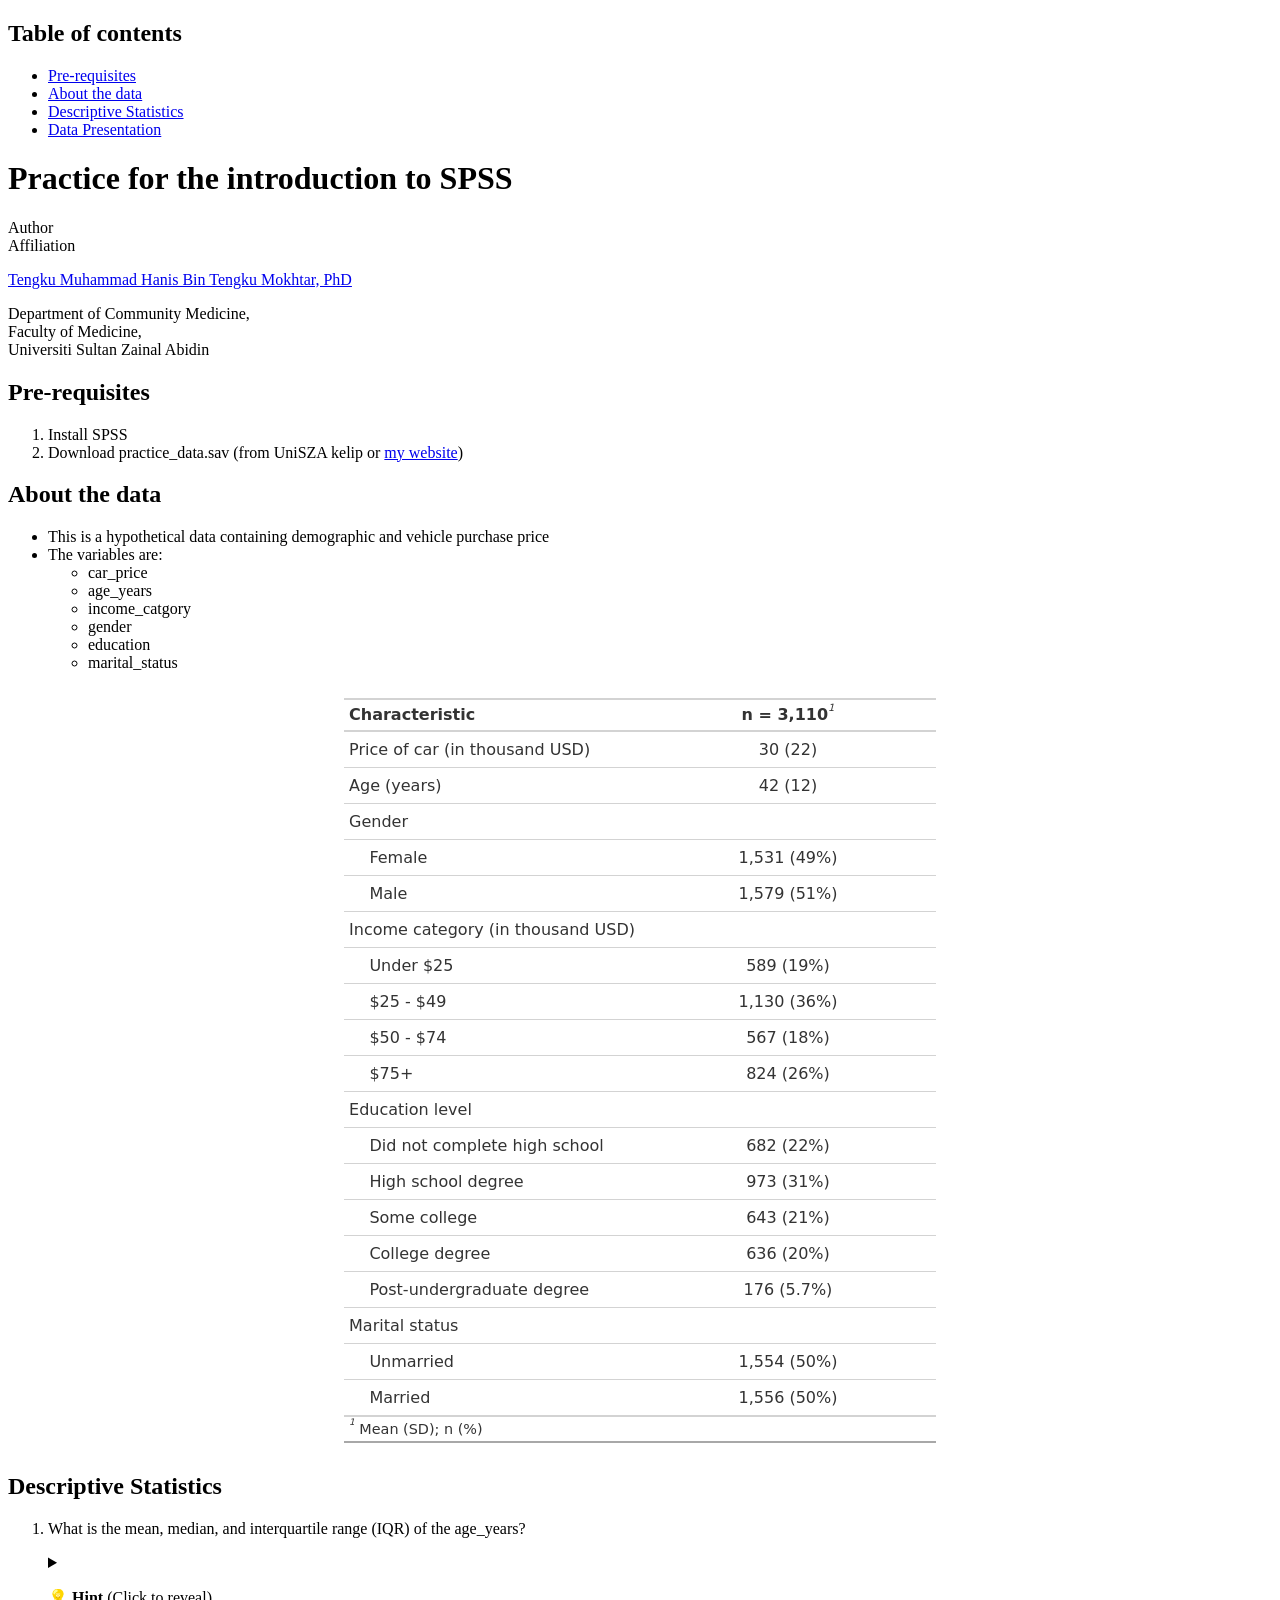
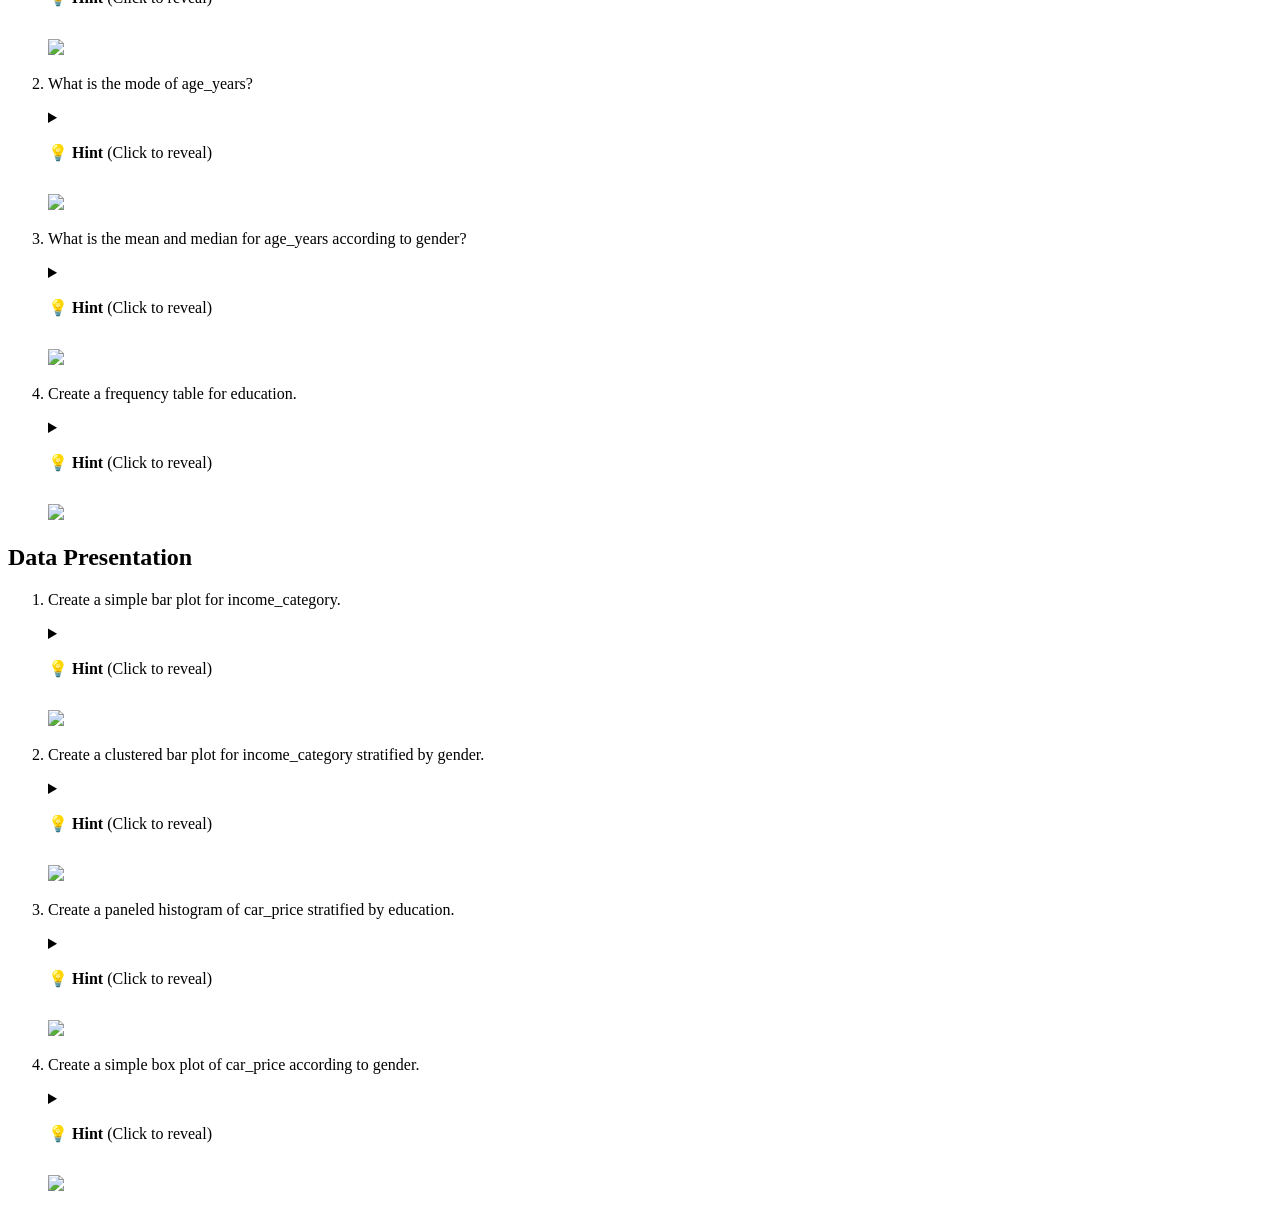
==== index.html @ 4cb53231 "Upload index.html" ====
<!DOCTYPE html>
<html xmlns="http://www.w3.org/1999/xhtml" lang="en" xml:lang="en"><head>

<meta charset="utf-8">
<meta name="generator" content="quarto-1.6.42">

<meta name="viewport" content="width=device-width, initial-scale=1.0, user-scalable=yes">

<meta name="author" content="Tengku Muhammad Hanis Bin Tengku Mokhtar, PhD">

<title>Practice for the introduction to SPSS</title>
<style>
code{white-space: pre-wrap;}
span.smallcaps{font-variant: small-caps;}
div.columns{display: flex; gap: min(4vw, 1.5em);}
div.column{flex: auto; overflow-x: auto;}
div.hanging-indent{margin-left: 1.5em; text-indent: -1.5em;}
ul.task-list{list-style: none;}
ul.task-list li input[type="checkbox"] {
  width: 0.8em;
  margin: 0 0.8em 0.2em -1em; /* quarto-specific, see https://github.com/quarto-dev/quarto-cli/issues/4556 */ 
  vertical-align: middle;
}
</style>


<script src="practice_files/libs/clipboard/clipboard.min.js"></script>
<script src="practice_files/libs/quarto-html/quarto.js"></script>
<script src="practice_files/libs/quarto-html/popper.min.js"></script>
<script src="practice_files/libs/quarto-html/tippy.umd.min.js"></script>
<script src="practice_files/libs/quarto-html/anchor.min.js"></script>
<link href="practice_files/libs/quarto-html/tippy.css" rel="stylesheet">
<link href="practice_files/libs/quarto-html/quarto-syntax-highlighting-2f5df379a58b258e96c21c0638c20c03.css" rel="stylesheet" id="quarto-text-highlighting-styles">
<script src="practice_files/libs/bootstrap/bootstrap.min.js"></script>
<link href="practice_files/libs/bootstrap/bootstrap-icons.css" rel="stylesheet">
<link href="practice_files/libs/bootstrap/bootstrap-1bc8a17f135ab3d594c857e9f48e611b.min.css" rel="stylesheet" append-hash="true" id="quarto-bootstrap" data-mode="light">


</head>

<body>

<div id="quarto-content" class="page-columns page-rows-contents page-layout-article">
<div id="quarto-margin-sidebar" class="sidebar margin-sidebar">
  <nav id="TOC" role="doc-toc" class="toc-active">
    <h2 id="toc-title">Table of contents</h2>
   
  <ul>
  <li><a href="#pre-requisites" id="toc-pre-requisites" class="nav-link active" data-scroll-target="#pre-requisites">Pre-requisites</a></li>
  <li><a href="#about-the-data" id="toc-about-the-data" class="nav-link" data-scroll-target="#about-the-data">About the data</a></li>
  <li><a href="#descriptive-statistics" id="toc-descriptive-statistics" class="nav-link" data-scroll-target="#descriptive-statistics">Descriptive Statistics</a></li>
  <li><a href="#data-presentation" id="toc-data-presentation" class="nav-link" data-scroll-target="#data-presentation">Data Presentation</a></li>
  </ul>
</nav>
</div>
<main class="content" id="quarto-document-content">

<header id="title-block-header" class="quarto-title-block default">
<div class="quarto-title">
<h1 class="title">Practice for the introduction to SPSS</h1>
</div>


<div class="quarto-title-meta-author">
  <div class="quarto-title-meta-heading">Author</div>
  <div class="quarto-title-meta-heading">Affiliation</div>
  
    <div class="quarto-title-meta-contents">
    <p class="author"><a href="http://tengkuhanis.netlify.app/">Tengku Muhammad Hanis Bin Tengku Mokhtar, PhD</a> </p>
  </div>
  <div class="quarto-title-meta-contents">
        <p class="affiliation">
            </p><p>Department of Community Medicine,<br>
            Faculty of Medicine,<br>
            Universiti Sultan Zainal Abidin</p>
          <p></p>
      </div>
  </div>

<div class="quarto-title-meta">

      
  
    
  </div>
  


</header>


<section id="pre-requisites" class="level2">
<h2 class="anchored" data-anchor-id="pre-requisites">Pre-requisites</h2>
<ol type="1">
<li>Install SPSS</li>
<li>Download practice_data.sav (from UniSZA kelip or <a href="https://tengkuhanis.netlify.app/lecture">my website</a>)</li>
</ol>
</section>
<section id="about-the-data" class="level2">
<h2 class="anchored" data-anchor-id="about-the-data">About the data</h2>
<ul>
<li>This is a hypothetical data containing demographic and vehicle purchase price</li>
<li>The variables are:
<ul>
<li>car_price</li>
<li>age_years</li>
<li>income_catgory</li>
<li>gender</li>
<li>education</li>
<li>marital_status</li>
</ul></li>
</ul>
<div class="cell">
<div class="cell-output-display">
<div id="gkzhtphoem" style="padding-left:0px;padding-right:0px;padding-top:10px;padding-bottom:10px;overflow-x:auto;overflow-y:auto;width:auto;height:auto;">
<style>#gkzhtphoem table {
  font-family: system-ui, 'Segoe UI', Roboto, Helvetica, Arial, sans-serif, 'Apple Color Emoji', 'Segoe UI Emoji', 'Segoe UI Symbol', 'Noto Color Emoji';
  -webkit-font-smoothing: antialiased;
  -moz-osx-font-smoothing: grayscale;
}

#gkzhtphoem thead, #gkzhtphoem tbody, #gkzhtphoem tfoot, #gkzhtphoem tr, #gkzhtphoem td, #gkzhtphoem th {
  border-style: none;
}

#gkzhtphoem p {
  margin: 0;
  padding: 0;
}

#gkzhtphoem .gt_table {
  display: table;
  border-collapse: collapse;
  line-height: normal;
  margin-left: auto;
  margin-right: auto;
  color: #333333;
  font-size: 16px;
  font-weight: normal;
  font-style: normal;
  background-color: #FFFFFF;
  width: auto;
  border-top-style: solid;
  border-top-width: 2px;
  border-top-color: #A8A8A8;
  border-right-style: none;
  border-right-width: 2px;
  border-right-color: #D3D3D3;
  border-bottom-style: solid;
  border-bottom-width: 2px;
  border-bottom-color: #A8A8A8;
  border-left-style: none;
  border-left-width: 2px;
  border-left-color: #D3D3D3;
}

#gkzhtphoem .gt_caption {
  padding-top: 4px;
  padding-bottom: 4px;
}

#gkzhtphoem .gt_title {
  color: #333333;
  font-size: 125%;
  font-weight: initial;
  padding-top: 4px;
  padding-bottom: 4px;
  padding-left: 5px;
  padding-right: 5px;
  border-bottom-color: #FFFFFF;
  border-bottom-width: 0;
}

#gkzhtphoem .gt_subtitle {
  color: #333333;
  font-size: 85%;
  font-weight: initial;
  padding-top: 3px;
  padding-bottom: 5px;
  padding-left: 5px;
  padding-right: 5px;
  border-top-color: #FFFFFF;
  border-top-width: 0;
}

#gkzhtphoem .gt_heading {
  background-color: #FFFFFF;
  text-align: center;
  border-bottom-color: #FFFFFF;
  border-left-style: none;
  border-left-width: 1px;
  border-left-color: #D3D3D3;
  border-right-style: none;
  border-right-width: 1px;
  border-right-color: #D3D3D3;
}

#gkzhtphoem .gt_bottom_border {
  border-bottom-style: solid;
  border-bottom-width: 2px;
  border-bottom-color: #D3D3D3;
}

#gkzhtphoem .gt_col_headings {
  border-top-style: solid;
  border-top-width: 2px;
  border-top-color: #D3D3D3;
  border-bottom-style: solid;
  border-bottom-width: 2px;
  border-bottom-color: #D3D3D3;
  border-left-style: none;
  border-left-width: 1px;
  border-left-color: #D3D3D3;
  border-right-style: none;
  border-right-width: 1px;
  border-right-color: #D3D3D3;
}

#gkzhtphoem .gt_col_heading {
  color: #333333;
  background-color: #FFFFFF;
  font-size: 100%;
  font-weight: normal;
  text-transform: inherit;
  border-left-style: none;
  border-left-width: 1px;
  border-left-color: #D3D3D3;
  border-right-style: none;
  border-right-width: 1px;
  border-right-color: #D3D3D3;
  vertical-align: bottom;
  padding-top: 5px;
  padding-bottom: 6px;
  padding-left: 5px;
  padding-right: 5px;
  overflow-x: hidden;
}

#gkzhtphoem .gt_column_spanner_outer {
  color: #333333;
  background-color: #FFFFFF;
  font-size: 100%;
  font-weight: normal;
  text-transform: inherit;
  padding-top: 0;
  padding-bottom: 0;
  padding-left: 4px;
  padding-right: 4px;
}

#gkzhtphoem .gt_column_spanner_outer:first-child {
  padding-left: 0;
}

#gkzhtphoem .gt_column_spanner_outer:last-child {
  padding-right: 0;
}

#gkzhtphoem .gt_column_spanner {
  border-bottom-style: solid;
  border-bottom-width: 2px;
  border-bottom-color: #D3D3D3;
  vertical-align: bottom;
  padding-top: 5px;
  padding-bottom: 5px;
  overflow-x: hidden;
  display: inline-block;
  width: 100%;
}

#gkzhtphoem .gt_spanner_row {
  border-bottom-style: hidden;
}

#gkzhtphoem .gt_group_heading {
  padding-top: 8px;
  padding-bottom: 8px;
  padding-left: 5px;
  padding-right: 5px;
  color: #333333;
  background-color: #FFFFFF;
  font-size: 100%;
  font-weight: initial;
  text-transform: inherit;
  border-top-style: solid;
  border-top-width: 2px;
  border-top-color: #D3D3D3;
  border-bottom-style: solid;
  border-bottom-width: 2px;
  border-bottom-color: #D3D3D3;
  border-left-style: none;
  border-left-width: 1px;
  border-left-color: #D3D3D3;
  border-right-style: none;
  border-right-width: 1px;
  border-right-color: #D3D3D3;
  vertical-align: middle;
  text-align: left;
}

#gkzhtphoem .gt_empty_group_heading {
  padding: 0.5px;
  color: #333333;
  background-color: #FFFFFF;
  font-size: 100%;
  font-weight: initial;
  border-top-style: solid;
  border-top-width: 2px;
  border-top-color: #D3D3D3;
  border-bottom-style: solid;
  border-bottom-width: 2px;
  border-bottom-color: #D3D3D3;
  vertical-align: middle;
}

#gkzhtphoem .gt_from_md > :first-child {
  margin-top: 0;
}

#gkzhtphoem .gt_from_md > :last-child {
  margin-bottom: 0;
}

#gkzhtphoem .gt_row {
  padding-top: 8px;
  padding-bottom: 8px;
  padding-left: 5px;
  padding-right: 5px;
  margin: 10px;
  border-top-style: solid;
  border-top-width: 1px;
  border-top-color: #D3D3D3;
  border-left-style: none;
  border-left-width: 1px;
  border-left-color: #D3D3D3;
  border-right-style: none;
  border-right-width: 1px;
  border-right-color: #D3D3D3;
  vertical-align: middle;
  overflow-x: hidden;
}

#gkzhtphoem .gt_stub {
  color: #333333;
  background-color: #FFFFFF;
  font-size: 100%;
  font-weight: initial;
  text-transform: inherit;
  border-right-style: solid;
  border-right-width: 2px;
  border-right-color: #D3D3D3;
  padding-left: 5px;
  padding-right: 5px;
}

#gkzhtphoem .gt_stub_row_group {
  color: #333333;
  background-color: #FFFFFF;
  font-size: 100%;
  font-weight: initial;
  text-transform: inherit;
  border-right-style: solid;
  border-right-width: 2px;
  border-right-color: #D3D3D3;
  padding-left: 5px;
  padding-right: 5px;
  vertical-align: top;
}

#gkzhtphoem .gt_row_group_first td {
  border-top-width: 2px;
}

#gkzhtphoem .gt_row_group_first th {
  border-top-width: 2px;
}

#gkzhtphoem .gt_summary_row {
  color: #333333;
  background-color: #FFFFFF;
  text-transform: inherit;
  padding-top: 8px;
  padding-bottom: 8px;
  padding-left: 5px;
  padding-right: 5px;
}

#gkzhtphoem .gt_first_summary_row {
  border-top-style: solid;
  border-top-color: #D3D3D3;
}

#gkzhtphoem .gt_first_summary_row.thick {
  border-top-width: 2px;
}

#gkzhtphoem .gt_last_summary_row {
  padding-top: 8px;
  padding-bottom: 8px;
  padding-left: 5px;
  padding-right: 5px;
  border-bottom-style: solid;
  border-bottom-width: 2px;
  border-bottom-color: #D3D3D3;
}

#gkzhtphoem .gt_grand_summary_row {
  color: #333333;
  background-color: #FFFFFF;
  text-transform: inherit;
  padding-top: 8px;
  padding-bottom: 8px;
  padding-left: 5px;
  padding-right: 5px;
}

#gkzhtphoem .gt_first_grand_summary_row {
  padding-top: 8px;
  padding-bottom: 8px;
  padding-left: 5px;
  padding-right: 5px;
  border-top-style: double;
  border-top-width: 6px;
  border-top-color: #D3D3D3;
}

#gkzhtphoem .gt_last_grand_summary_row_top {
  padding-top: 8px;
  padding-bottom: 8px;
  padding-left: 5px;
  padding-right: 5px;
  border-bottom-style: double;
  border-bottom-width: 6px;
  border-bottom-color: #D3D3D3;
}

#gkzhtphoem .gt_striped {
  background-color: rgba(128, 128, 128, 0.05);
}

#gkzhtphoem .gt_table_body {
  border-top-style: solid;
  border-top-width: 2px;
  border-top-color: #D3D3D3;
  border-bottom-style: solid;
  border-bottom-width: 2px;
  border-bottom-color: #D3D3D3;
}

#gkzhtphoem .gt_footnotes {
  color: #333333;
  background-color: #FFFFFF;
  border-bottom-style: none;
  border-bottom-width: 2px;
  border-bottom-color: #D3D3D3;
  border-left-style: none;
  border-left-width: 2px;
  border-left-color: #D3D3D3;
  border-right-style: none;
  border-right-width: 2px;
  border-right-color: #D3D3D3;
}

#gkzhtphoem .gt_footnote {
  margin: 0px;
  font-size: 90%;
  padding-top: 4px;
  padding-bottom: 4px;
  padding-left: 5px;
  padding-right: 5px;
}

#gkzhtphoem .gt_sourcenotes {
  color: #333333;
  background-color: #FFFFFF;
  border-bottom-style: none;
  border-bottom-width: 2px;
  border-bottom-color: #D3D3D3;
  border-left-style: none;
  border-left-width: 2px;
  border-left-color: #D3D3D3;
  border-right-style: none;
  border-right-width: 2px;
  border-right-color: #D3D3D3;
}

#gkzhtphoem .gt_sourcenote {
  font-size: 90%;
  padding-top: 4px;
  padding-bottom: 4px;
  padding-left: 5px;
  padding-right: 5px;
}

#gkzhtphoem .gt_left {
  text-align: left;
}

#gkzhtphoem .gt_center {
  text-align: center;
}

#gkzhtphoem .gt_right {
  text-align: right;
  font-variant-numeric: tabular-nums;
}

#gkzhtphoem .gt_font_normal {
  font-weight: normal;
}

#gkzhtphoem .gt_font_bold {
  font-weight: bold;
}

#gkzhtphoem .gt_font_italic {
  font-style: italic;
}

#gkzhtphoem .gt_super {
  font-size: 65%;
}

#gkzhtphoem .gt_footnote_marks {
  font-size: 75%;
  vertical-align: 0.4em;
  position: initial;
}

#gkzhtphoem .gt_asterisk {
  font-size: 100%;
  vertical-align: 0;
}

#gkzhtphoem .gt_indent_1 {
  text-indent: 5px;
}

#gkzhtphoem .gt_indent_2 {
  text-indent: 10px;
}

#gkzhtphoem .gt_indent_3 {
  text-indent: 15px;
}

#gkzhtphoem .gt_indent_4 {
  text-indent: 20px;
}

#gkzhtphoem .gt_indent_5 {
  text-indent: 25px;
}

#gkzhtphoem .katex-display {
  display: inline-flex !important;
  margin-bottom: 0.75em !important;
}

#gkzhtphoem div.Reactable > div.rt-table > div.rt-thead > div.rt-tr.rt-tr-group-header > div.rt-th-group:after {
  height: 0px !important;
}
</style>

<table class="gt_table caption-top table table-sm table-striped small" data-quarto-postprocess="true" data-quarto-disable-processing="false" data-quarto-bootstrap="false">
<colgroup>
<col style="width: 50%">
<col style="width: 50%">
</colgroup>
<thead>
<tr class="gt_col_headings header">
<th id="label" class="gt_col_heading gt_columns_bottom_border gt_left" data-quarto-table-cell-role="th" scope="col"><strong>Characteristic</strong></th>
<th id="stat_0" class="gt_col_heading gt_columns_bottom_border gt_center" data-quarto-table-cell-role="th" scope="col"><strong>n = 3,110</strong><span class="gt_footnote_marks" style="white-space:nowrap;font-style:italic;font-weight:normal;line-height:0;"><sup>1</sup></span></th>
</tr>
</thead>
<tbody class="gt_table_body">
<tr class="odd">
<td class="gt_row gt_left" headers="label">Price of car (in thousand USD)</td>
<td class="gt_row gt_center" headers="stat_0">30 (22)</td>
</tr>
<tr class="even">
<td class="gt_row gt_left" headers="label">Age (years)</td>
<td class="gt_row gt_center" headers="stat_0">42 (12)</td>
</tr>
<tr class="odd">
<td class="gt_row gt_left" headers="label">Gender</td>
<td class="gt_row gt_center" headers="stat_0"><br>
</td>
</tr>
<tr class="even">
<td class="gt_row gt_left" headers="label">&nbsp;&nbsp;&nbsp;&nbsp;Female</td>
<td class="gt_row gt_center" headers="stat_0">1,531 (49%)</td>
</tr>
<tr class="odd">
<td class="gt_row gt_left" headers="label">&nbsp;&nbsp;&nbsp;&nbsp;Male</td>
<td class="gt_row gt_center" headers="stat_0">1,579 (51%)</td>
</tr>
<tr class="even">
<td class="gt_row gt_left" headers="label">Income category (in thousand USD)</td>
<td class="gt_row gt_center" headers="stat_0"><br>
</td>
</tr>
<tr class="odd">
<td class="gt_row gt_left" headers="label">&nbsp;&nbsp;&nbsp;&nbsp;Under $25</td>
<td class="gt_row gt_center" headers="stat_0">589 (19%)</td>
</tr>
<tr class="even">
<td class="gt_row gt_left" headers="label">&nbsp;&nbsp;&nbsp;&nbsp;$25 - $49</td>
<td class="gt_row gt_center" headers="stat_0">1,130 (36%)</td>
</tr>
<tr class="odd">
<td class="gt_row gt_left" headers="label">&nbsp;&nbsp;&nbsp;&nbsp;$50 - $74</td>
<td class="gt_row gt_center" headers="stat_0">567 (18%)</td>
</tr>
<tr class="even">
<td class="gt_row gt_left" headers="label">&nbsp;&nbsp;&nbsp;&nbsp;$75+</td>
<td class="gt_row gt_center" headers="stat_0">824 (26%)</td>
</tr>
<tr class="odd">
<td class="gt_row gt_left" headers="label">Education level</td>
<td class="gt_row gt_center" headers="stat_0"><br>
</td>
</tr>
<tr class="even">
<td class="gt_row gt_left" headers="label">&nbsp;&nbsp;&nbsp;&nbsp;Did not complete high school</td>
<td class="gt_row gt_center" headers="stat_0">682 (22%)</td>
</tr>
<tr class="odd">
<td class="gt_row gt_left" headers="label">&nbsp;&nbsp;&nbsp;&nbsp;High school degree</td>
<td class="gt_row gt_center" headers="stat_0">973 (31%)</td>
</tr>
<tr class="even">
<td class="gt_row gt_left" headers="label">&nbsp;&nbsp;&nbsp;&nbsp;Some college</td>
<td class="gt_row gt_center" headers="stat_0">643 (21%)</td>
</tr>
<tr class="odd">
<td class="gt_row gt_left" headers="label">&nbsp;&nbsp;&nbsp;&nbsp;College degree</td>
<td class="gt_row gt_center" headers="stat_0">636 (20%)</td>
</tr>
<tr class="even">
<td class="gt_row gt_left" headers="label">&nbsp;&nbsp;&nbsp;&nbsp;Post-undergraduate degree</td>
<td class="gt_row gt_center" headers="stat_0">176 (5.7%)</td>
</tr>
<tr class="odd">
<td class="gt_row gt_left" headers="label">Marital status</td>
<td class="gt_row gt_center" headers="stat_0"><br>
</td>
</tr>
<tr class="even">
<td class="gt_row gt_left" headers="label">&nbsp;&nbsp;&nbsp;&nbsp;Unmarried</td>
<td class="gt_row gt_center" headers="stat_0">1,554 (50%)</td>
</tr>
<tr class="odd">
<td class="gt_row gt_left" headers="label">&nbsp;&nbsp;&nbsp;&nbsp;Married</td>
<td class="gt_row gt_center" headers="stat_0">1,556 (50%)</td>
</tr>
</tbody><tfoot class="gt_footnotes">
<tr class="odd">
<td colspan="2" class="gt_footnote"><span class="gt_footnote_marks" style="white-space:nowrap;font-style:italic;font-weight:normal;line-height:0;"><sup>1</sup></span> Mean (SD); n (%)</td>
</tr>
</tfoot>

</table>

</div>
</div>
</div>
</section>
<section id="descriptive-statistics" class="level2">
<h2 class="anchored" data-anchor-id="descriptive-statistics">Descriptive Statistics</h2>
<ol type="1">
<li><p>What is the mean, median, and interquartile range (IQR) of the age_years?</p>
<details>
<summary>
<p>💡 <strong>Hint</strong> (Click to reveal)</p>
</summary>
<p><em>Use Explore</em></p>
</details>
<p><img src="images/clipboard-3273759951.png" class="img-fluid"></p></li>
<li><p>What is the mode of age_years?</p>
<details>
<summary>
<p>💡 <strong>Hint</strong> (Click to reveal)</p>
</summary>
<p><em>Use Analyze &gt; Descriptive Statistics &gt; Frequencies…. &gt; Statistics… &gt; Central Tendency &gt; Mode</em></p>
</details>
<p><img src="images/clipboard-1036789760.png" class="img-fluid"></p></li>
<li><p>What is the mean and median for age_years according to gender?</p>
<details>
<summary>
<p>💡 <strong>Hint</strong> (Click to reveal)</p>
</summary>
<p><em>Use Analyze &gt; Descriptive Statistics &gt; Explore… &gt; Insert variables in Dependent List and Factor List</em></p>
</details>
<p><img src="images/clipboard-935847497.png" class="img-fluid"></p></li>
<li><p>Create a frequency table for education.</p>
<details>
<summary>
<p>💡 <strong>Hint</strong> (Click to reveal)</p>
</summary>
<p><em>Use Analyze &gt; Descriptive Statistics &gt; Frequencies…. &gt; Check Display frequency tables</em></p>
</details>
<p><img src="images/clipboard-4070068612.png" class="img-fluid"></p></li>
</ol>
</section>
<section id="data-presentation" class="level2">
<h2 class="anchored" data-anchor-id="data-presentation">Data Presentation</h2>
<ol type="1">
<li><p>Create a simple bar plot for income_category.</p>
<details>
<summary>
<p>💡 <strong>Hint</strong> (Click to reveal)</p>
</summary>
<p><em>Use Graphs &gt; Bar… &gt; Simple</em></p>
</details>
<p><img src="images/clipboard-4065325318.png" class="img-fluid"></p></li>
<li><p>Create a clustered bar plot for income_category stratified by gender.</p>
<details>
<summary>
<p>💡 <strong>Hint</strong> (Click to reveal)</p>
</summary>
<p><em>Use Graphs &gt; Bar… &gt; Clustered</em></p>
</details>
<p><img src="images/clipboard-4263250354.png" class="img-fluid"></p></li>
<li><p>Create a paneled histogram of car_price stratified by education.</p>
<details>
<summary>
<p>💡 <strong>Hint</strong> (Click to reveal)</p>
</summary>
<p><em>Use Graphs &gt; Histogram… &gt; Clustered &gt; Put variables in Variable box and Rows box</em></p>
</details>
<p><img src="images/clipboard-4192501040.png" class="img-fluid"></p></li>
<li><p>Create a simple box plot of car_price according to gender.</p>
<details>
<summary>
<p>💡 <strong>Hint</strong> (Click to reveal)</p>
</summary>
<p><em>Use Graphs &gt; Bxplot… &gt; Simple&gt; Put variables in Variable box and Category Axis box</em></p>
</details>
<p><img src="images/clipboard-3714301127.png" class="img-fluid"></p></li>
</ol>
</section>

</main>
<!-- /main column -->
<script id="quarto-html-after-body" type="application/javascript">
window.document.addEventListener("DOMContentLoaded", function (event) {
  const toggleBodyColorMode = (bsSheetEl) => {
    const mode = bsSheetEl.getAttribute("data-mode");
    const bodyEl = window.document.querySelector("body");
    if (mode === "dark") {
      bodyEl.classList.add("quarto-dark");
      bodyEl.classList.remove("quarto-light");
    } else {
      bodyEl.classList.add("quarto-light");
      bodyEl.classList.remove("quarto-dark");
    }
  }
  const toggleBodyColorPrimary = () => {
    const bsSheetEl = window.document.querySelector("link#quarto-bootstrap");
    if (bsSheetEl) {
      toggleBodyColorMode(bsSheetEl);
    }
  }
  toggleBodyColorPrimary();  
  const icon = "";
  const anchorJS = new window.AnchorJS();
  anchorJS.options = {
    placement: 'right',
    icon: icon
  };
  anchorJS.add('.anchored');
  const isCodeAnnotation = (el) => {
    for (const clz of el.classList) {
      if (clz.startsWith('code-annotation-')) {                     
        return true;
      }
    }
    return false;
  }
  const onCopySuccess = function(e) {
    // button target
    const button = e.trigger;
    // don't keep focus
    button.blur();
    // flash "checked"
    button.classList.add('code-copy-button-checked');
    var currentTitle = button.getAttribute("title");
    button.setAttribute("title", "Copied!");
    let tooltip;
    if (window.bootstrap) {
      button.setAttribute("data-bs-toggle", "tooltip");
      button.setAttribute("data-bs-placement", "left");
      button.setAttribute("data-bs-title", "Copied!");
      tooltip = new bootstrap.Tooltip(button, 
        { trigger: "manual", 
          customClass: "code-copy-button-tooltip",
          offset: [0, -8]});
      tooltip.show();    
    }
    setTimeout(function() {
      if (tooltip) {
        tooltip.hide();
        button.removeAttribute("data-bs-title");
        button.removeAttribute("data-bs-toggle");
        button.removeAttribute("data-bs-placement");
      }
      button.setAttribute("title", currentTitle);
      button.classList.remove('code-copy-button-checked');
    }, 1000);
    // clear code selection
    e.clearSelection();
  }
  const getTextToCopy = function(trigger) {
      const codeEl = trigger.previousElementSibling.cloneNode(true);
      for (const childEl of codeEl.children) {
        if (isCodeAnnotation(childEl)) {
          childEl.remove();
        }
      }
      return codeEl.innerText;
  }
  const clipboard = new window.ClipboardJS('.code-copy-button:not([data-in-quarto-modal])', {
    text: getTextToCopy
  });
  clipboard.on('success', onCopySuccess);
  if (window.document.getElementById('quarto-embedded-source-code-modal')) {
    const clipboardModal = new window.ClipboardJS('.code-copy-button[data-in-quarto-modal]', {
      text: getTextToCopy,
      container: window.document.getElementById('quarto-embedded-source-code-modal')
    });
    clipboardModal.on('success', onCopySuccess);
  }
    var localhostRegex = new RegExp(/^(?:http|https):\/\/localhost\:?[0-9]*\//);
    var mailtoRegex = new RegExp(/^mailto:/);
      var filterRegex = new RegExp('/' + window.location.host + '/');
    var isInternal = (href) => {
        return filterRegex.test(href) || localhostRegex.test(href) || mailtoRegex.test(href);
    }
    // Inspect non-navigation links and adorn them if external
 	var links = window.document.querySelectorAll('a[href]:not(.nav-link):not(.navbar-brand):not(.toc-action):not(.sidebar-link):not(.sidebar-item-toggle):not(.pagination-link):not(.no-external):not([aria-hidden]):not(.dropdown-item):not(.quarto-navigation-tool):not(.about-link)');
    for (var i=0; i<links.length; i++) {
      const link = links[i];
      if (!isInternal(link.href)) {
        // undo the damage that might have been done by quarto-nav.js in the case of
        // links that we want to consider external
        if (link.dataset.originalHref !== undefined) {
          link.href = link.dataset.originalHref;
        }
      }
    }
  function tippyHover(el, contentFn, onTriggerFn, onUntriggerFn) {
    const config = {
      allowHTML: true,
      maxWidth: 500,
      delay: 100,
      arrow: false,
      appendTo: function(el) {
          return el.parentElement;
      },
      interactive: true,
      interactiveBorder: 10,
      theme: 'quarto',
      placement: 'bottom-start',
    };
    if (contentFn) {
      config.content = contentFn;
    }
    if (onTriggerFn) {
      config.onTrigger = onTriggerFn;
    }
    if (onUntriggerFn) {
      config.onUntrigger = onUntriggerFn;
    }
    window.tippy(el, config); 
  }
  const noterefs = window.document.querySelectorAll('a[role="doc-noteref"]');
  for (var i=0; i<noterefs.length; i++) {
    const ref = noterefs[i];
    tippyHover(ref, function() {
      // use id or data attribute instead here
      let href = ref.getAttribute('data-footnote-href') || ref.getAttribute('href');
      try { href = new URL(href).hash; } catch {}
      const id = href.replace(/^#\/?/, "");
      const note = window.document.getElementById(id);
      if (note) {
        return note.innerHTML;
      } else {
        return "";
      }
    });
  }
  const xrefs = window.document.querySelectorAll('a.quarto-xref');
  const processXRef = (id, note) => {
    // Strip column container classes
    const stripColumnClz = (el) => {
      el.classList.remove("page-full", "page-columns");
      if (el.children) {
        for (const child of el.children) {
          stripColumnClz(child);
        }
      }
    }
    stripColumnClz(note)
    if (id === null || id.startsWith('sec-')) {
      // Special case sections, only their first couple elements
      const container = document.createElement("div");
      if (note.children && note.children.length > 2) {
        container.appendChild(note.children[0].cloneNode(true));
        for (let i = 1; i < note.children.length; i++) {
          const child = note.children[i];
          if (child.tagName === "P" && child.innerText === "") {
            continue;
          } else {
            container.appendChild(child.cloneNode(true));
            break;
          }
        }
        if (window.Quarto?.typesetMath) {
          window.Quarto.typesetMath(container);
        }
        return container.innerHTML
      } else {
        if (window.Quarto?.typesetMath) {
          window.Quarto.typesetMath(note);
        }
        return note.innerHTML;
      }
    } else {
      // Remove any anchor links if they are present
      const anchorLink = note.querySelector('a.anchorjs-link');
      if (anchorLink) {
        anchorLink.remove();
      }
      if (window.Quarto?.typesetMath) {
        window.Quarto.typesetMath(note);
      }
      if (note.classList.contains("callout")) {
        return note.outerHTML;
      } else {
        return note.innerHTML;
      }
    }
  }
  for (var i=0; i<xrefs.length; i++) {
    const xref = xrefs[i];
    tippyHover(xref, undefined, function(instance) {
      instance.disable();
      let url = xref.getAttribute('href');
      let hash = undefined; 
      if (url.startsWith('#')) {
        hash = url;
      } else {
        try { hash = new URL(url).hash; } catch {}
      }
      if (hash) {
        const id = hash.replace(/^#\/?/, "");
        const note = window.document.getElementById(id);
        if (note !== null) {
          try {
            const html = processXRef(id, note.cloneNode(true));
            instance.setContent(html);
          } finally {
            instance.enable();
            instance.show();
          }
        } else {
          // See if we can fetch this
          fetch(url.split('#')[0])
          .then(res => res.text())
          .then(html => {
            const parser = new DOMParser();
            const htmlDoc = parser.parseFromString(html, "text/html");
            const note = htmlDoc.getElementById(id);
            if (note !== null) {
              const html = processXRef(id, note);
              instance.setContent(html);
            } 
          }).finally(() => {
            instance.enable();
            instance.show();
          });
        }
      } else {
        // See if we can fetch a full url (with no hash to target)
        // This is a special case and we should probably do some content thinning / targeting
        fetch(url)
        .then(res => res.text())
        .then(html => {
          const parser = new DOMParser();
          const htmlDoc = parser.parseFromString(html, "text/html");
          const note = htmlDoc.querySelector('main.content');
          if (note !== null) {
            // This should only happen for chapter cross references
            // (since there is no id in the URL)
            // remove the first header
            if (note.children.length > 0 && note.children[0].tagName === "HEADER") {
              note.children[0].remove();
            }
            const html = processXRef(null, note);
            instance.setContent(html);
          } 
        }).finally(() => {
          instance.enable();
          instance.show();
        });
      }
    }, function(instance) {
    });
  }
      let selectedAnnoteEl;
      const selectorForAnnotation = ( cell, annotation) => {
        let cellAttr = 'data-code-cell="' + cell + '"';
        let lineAttr = 'data-code-annotation="' +  annotation + '"';
        const selector = 'span[' + cellAttr + '][' + lineAttr + ']';
        return selector;
      }
      const selectCodeLines = (annoteEl) => {
        const doc = window.document;
        const targetCell = annoteEl.getAttribute("data-target-cell");
        const targetAnnotation = annoteEl.getAttribute("data-target-annotation");
        const annoteSpan = window.document.querySelector(selectorForAnnotation(targetCell, targetAnnotation));
        const lines = annoteSpan.getAttribute("data-code-lines").split(",");
        const lineIds = lines.map((line) => {
          return targetCell + "-" + line;
        })
        let top = null;
        let height = null;
        let parent = null;
        if (lineIds.length > 0) {
            //compute the position of the single el (top and bottom and make a div)
            const el = window.document.getElementById(lineIds[0]);
            top = el.offsetTop;
            height = el.offsetHeight;
            parent = el.parentElement.parentElement;
          if (lineIds.length > 1) {
            const lastEl = window.document.getElementById(lineIds[lineIds.length - 1]);
            const bottom = lastEl.offsetTop + lastEl.offsetHeight;
            height = bottom - top;
          }
          if (top !== null && height !== null && parent !== null) {
            // cook up a div (if necessary) and position it 
            let div = window.document.getElementById("code-annotation-line-highlight");
            if (div === null) {
              div = window.document.createElement("div");
              div.setAttribute("id", "code-annotation-line-highlight");
              div.style.position = 'absolute';
              parent.appendChild(div);
            }
            div.style.top = top - 2 + "px";
            div.style.height = height + 4 + "px";
            div.style.left = 0;
            let gutterDiv = window.document.getElementById("code-annotation-line-highlight-gutter");
            if (gutterDiv === null) {
              gutterDiv = window.document.createElement("div");
              gutterDiv.setAttribute("id", "code-annotation-line-highlight-gutter");
              gutterDiv.style.position = 'absolute';
              const codeCell = window.document.getElementById(targetCell);
              const gutter = codeCell.querySelector('.code-annotation-gutter');
              gutter.appendChild(gutterDiv);
            }
            gutterDiv.style.top = top - 2 + "px";
            gutterDiv.style.height = height + 4 + "px";
          }
          selectedAnnoteEl = annoteEl;
        }
      };
      const unselectCodeLines = () => {
        const elementsIds = ["code-annotation-line-highlight", "code-annotation-line-highlight-gutter"];
        elementsIds.forEach((elId) => {
          const div = window.document.getElementById(elId);
          if (div) {
            div.remove();
          }
        });
        selectedAnnoteEl = undefined;
      };
        // Handle positioning of the toggle
    window.addEventListener(
      "resize",
      throttle(() => {
        elRect = undefined;
        if (selectedAnnoteEl) {
          selectCodeLines(selectedAnnoteEl);
        }
      }, 10)
    );
    function throttle(fn, ms) {
    let throttle = false;
    let timer;
      return (...args) => {
        if(!throttle) { // first call gets through
            fn.apply(this, args);
            throttle = true;
        } else { // all the others get throttled
            if(timer) clearTimeout(timer); // cancel #2
            timer = setTimeout(() => {
              fn.apply(this, args);
              timer = throttle = false;
            }, ms);
        }
      };
    }
      // Attach click handler to the DT
      const annoteDls = window.document.querySelectorAll('dt[data-target-cell]');
      for (const annoteDlNode of annoteDls) {
        annoteDlNode.addEventListener('click', (event) => {
          const clickedEl = event.target;
          if (clickedEl !== selectedAnnoteEl) {
            unselectCodeLines();
            const activeEl = window.document.querySelector('dt[data-target-cell].code-annotation-active');
            if (activeEl) {
              activeEl.classList.remove('code-annotation-active');
            }
            selectCodeLines(clickedEl);
            clickedEl.classList.add('code-annotation-active');
          } else {
            // Unselect the line
            unselectCodeLines();
            clickedEl.classList.remove('code-annotation-active');
          }
        });
      }
  const findCites = (el) => {
    const parentEl = el.parentElement;
    if (parentEl) {
      const cites = parentEl.dataset.cites;
      if (cites) {
        return {
          el,
          cites: cites.split(' ')
        };
      } else {
        return findCites(el.parentElement)
      }
    } else {
      return undefined;
    }
  };
  var bibliorefs = window.document.querySelectorAll('a[role="doc-biblioref"]');
  for (var i=0; i<bibliorefs.length; i++) {
    const ref = bibliorefs[i];
    const citeInfo = findCites(ref);
    if (citeInfo) {
      tippyHover(citeInfo.el, function() {
        var popup = window.document.createElement('div');
        citeInfo.cites.forEach(function(cite) {
          var citeDiv = window.document.createElement('div');
          citeDiv.classList.add('hanging-indent');
          citeDiv.classList.add('csl-entry');
          var biblioDiv = window.document.getElementById('ref-' + cite);
          if (biblioDiv) {
            citeDiv.innerHTML = biblioDiv.innerHTML;
          }
          popup.appendChild(citeDiv);
        });
        return popup.innerHTML;
      });
    }
  }
});
</script>
</div> <!-- /content -->




</body></html>
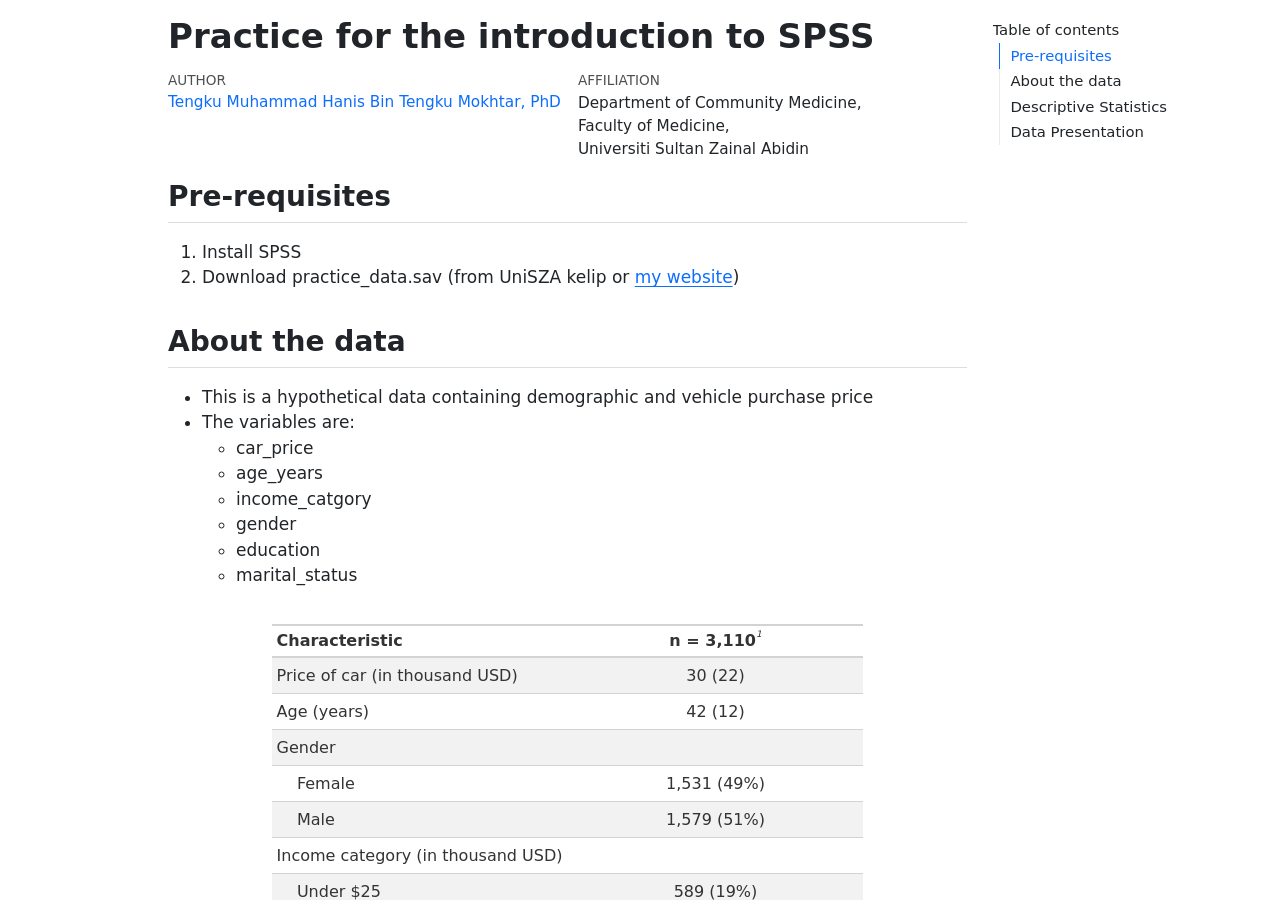
==== commit 705e47e6: "update index.html" ====
--- a/index.html
+++ b/index.html
@@ -1,1168 +1,15 @@
 <!DOCTYPE html>
-<html xmlns="http://www.w3.org/1999/xhtml" lang="en" xml:lang="en"><head>
-
-<meta charset="utf-8">
-<meta name="generator" content="quarto-1.6.42">
-
-<meta name="viewport" content="width=device-width, initial-scale=1.0, user-scalable=yes">
-
-<meta name="author" content="Tengku Muhammad Hanis Bin Tengku Mokhtar, PhD">
-
-<title>Practice for the introduction to SPSS</title>
-<style>
-code{white-space: pre-wrap;}
-span.smallcaps{font-variant: small-caps;}
-div.columns{display: flex; gap: min(4vw, 1.5em);}
-div.column{flex: auto; overflow-x: auto;}
-div.hanging-indent{margin-left: 1.5em; text-indent: -1.5em;}
-ul.task-list{list-style: none;}
-ul.task-list li input[type="checkbox"] {
-  width: 0.8em;
-  margin: 0 0.8em 0.2em -1em; /* quarto-specific, see https://github.com/quarto-dev/quarto-cli/issues/4556 */ 
-  vertical-align: middle;
-}
-</style>
-
-
-<script src="practice_files/libs/clipboard/clipboard.min.js"></script>
-<script src="practice_files/libs/quarto-html/quarto.js"></script>
-<script src="practice_files/libs/quarto-html/popper.min.js"></script>
-<script src="practice_files/libs/quarto-html/tippy.umd.min.js"></script>
-<script src="practice_files/libs/quarto-html/anchor.min.js"></script>
-<link href="practice_files/libs/quarto-html/tippy.css" rel="stylesheet">
-<link href="practice_files/libs/quarto-html/quarto-syntax-highlighting-2f5df379a58b258e96c21c0638c20c03.css" rel="stylesheet" id="quarto-text-highlighting-styles">
-<script src="practice_files/libs/bootstrap/bootstrap.min.js"></script>
-<link href="practice_files/libs/bootstrap/bootstrap-icons.css" rel="stylesheet">
-<link href="practice_files/libs/bootstrap/bootstrap-1bc8a17f135ab3d594c857e9f48e611b.min.css" rel="stylesheet" append-hash="true" id="quarto-bootstrap" data-mode="light">
-
-
-</head>
-
-<body>
-
-<div id="quarto-content" class="page-columns page-rows-contents page-layout-article">
-<div id="quarto-margin-sidebar" class="sidebar margin-sidebar">
-  <nav id="TOC" role="doc-toc" class="toc-active">
-    <h2 id="toc-title">Table of contents</h2>
-   
-  <ul>
-  <li><a href="#pre-requisites" id="toc-pre-requisites" class="nav-link active" data-scroll-target="#pre-requisites">Pre-requisites</a></li>
-  <li><a href="#about-the-data" id="toc-about-the-data" class="nav-link" data-scroll-target="#about-the-data">About the data</a></li>
-  <li><a href="#descriptive-statistics" id="toc-descriptive-statistics" class="nav-link" data-scroll-target="#descriptive-statistics">Descriptive Statistics</a></li>
-  <li><a href="#data-presentation" id="toc-data-presentation" class="nav-link" data-scroll-target="#data-presentation">Data Presentation</a></li>
-  </ul>
-</nav>
-</div>
-<main class="content" id="quarto-document-content">
-
-<header id="title-block-header" class="quarto-title-block default">
-<div class="quarto-title">
-<h1 class="title">Practice for the introduction to SPSS</h1>
-</div>
-
-
-<div class="quarto-title-meta-author">
-  <div class="quarto-title-meta-heading">Author</div>
-  <div class="quarto-title-meta-heading">Affiliation</div>
-  
-    <div class="quarto-title-meta-contents">
-    <p class="author"><a href="http://tengkuhanis.netlify.app/">Tengku Muhammad Hanis Bin Tengku Mokhtar, PhD</a> </p>
-  </div>
-  <div class="quarto-title-meta-contents">
-        <p class="affiliation">
-            </p><p>Department of Community Medicine,<br>
-            Faculty of Medicine,<br>
-            Universiti Sultan Zainal Abidin</p>
-          <p></p>
-      </div>
-  </div>
-
-<div class="quarto-title-meta">
-
-      
-  
-    
-  </div>
-  
-
-
-</header>
-
-
-<section id="pre-requisites" class="level2">
-<h2 class="anchored" data-anchor-id="pre-requisites">Pre-requisites</h2>
-<ol type="1">
-<li>Install SPSS</li>
-<li>Download practice_data.sav (from UniSZA kelip or <a href="https://tengkuhanis.netlify.app/lecture">my website</a>)</li>
-</ol>
-</section>
-<section id="about-the-data" class="level2">
-<h2 class="anchored" data-anchor-id="about-the-data">About the data</h2>
-<ul>
-<li>This is a hypothetical data containing demographic and vehicle purchase price</li>
-<li>The variables are:
-<ul>
-<li>car_price</li>
-<li>age_years</li>
-<li>income_catgory</li>
-<li>gender</li>
-<li>education</li>
-<li>marital_status</li>
-</ul></li>
-</ul>
-<div class="cell">
-<div class="cell-output-display">
-<div id="gkzhtphoem" style="padding-left:0px;padding-right:0px;padding-top:10px;padding-bottom:10px;overflow-x:auto;overflow-y:auto;width:auto;height:auto;">
-<style>#gkzhtphoem table {
-  font-family: system-ui, 'Segoe UI', Roboto, Helvetica, Arial, sans-serif, 'Apple Color Emoji', 'Segoe UI Emoji', 'Segoe UI Symbol', 'Noto Color Emoji';
-  -webkit-font-smoothing: antialiased;
-  -moz-osx-font-smoothing: grayscale;
-}
-
-#gkzhtphoem thead, #gkzhtphoem tbody, #gkzhtphoem tfoot, #gkzhtphoem tr, #gkzhtphoem td, #gkzhtphoem th {
-  border-style: none;
-}
-
-#gkzhtphoem p {
-  margin: 0;
-  padding: 0;
-}
-
-#gkzhtphoem .gt_table {
-  display: table;
-  border-collapse: collapse;
-  line-height: normal;
-  margin-left: auto;
-  margin-right: auto;
-  color: #333333;
-  font-size: 16px;
-  font-weight: normal;
-  font-style: normal;
-  background-color: #FFFFFF;
-  width: auto;
-  border-top-style: solid;
-  border-top-width: 2px;
-  border-top-color: #A8A8A8;
-  border-right-style: none;
-  border-right-width: 2px;
-  border-right-color: #D3D3D3;
-  border-bottom-style: solid;
-  border-bottom-width: 2px;
-  border-bottom-color: #A8A8A8;
-  border-left-style: none;
-  border-left-width: 2px;
-  border-left-color: #D3D3D3;
-}
-
-#gkzhtphoem .gt_caption {
-  padding-top: 4px;
-  padding-bottom: 4px;
-}
-
-#gkzhtphoem .gt_title {
-  color: #333333;
-  font-size: 125%;
-  font-weight: initial;
-  padding-top: 4px;
-  padding-bottom: 4px;
-  padding-left: 5px;
-  padding-right: 5px;
-  border-bottom-color: #FFFFFF;
-  border-bottom-width: 0;
-}
-
-#gkzhtphoem .gt_subtitle {
-  color: #333333;
-  font-size: 85%;
-  font-weight: initial;
-  padding-top: 3px;
-  padding-bottom: 5px;
-  padding-left: 5px;
-  padding-right: 5px;
-  border-top-color: #FFFFFF;
-  border-top-width: 0;
-}
-
-#gkzhtphoem .gt_heading {
-  background-color: #FFFFFF;
-  text-align: center;
-  border-bottom-color: #FFFFFF;
-  border-left-style: none;
-  border-left-width: 1px;
-  border-left-color: #D3D3D3;
-  border-right-style: none;
-  border-right-width: 1px;
-  border-right-color: #D3D3D3;
-}
-
-#gkzhtphoem .gt_bottom_border {
-  border-bottom-style: solid;
-  border-bottom-width: 2px;
-  border-bottom-color: #D3D3D3;
-}
-
-#gkzhtphoem .gt_col_headings {
-  border-top-style: solid;
-  border-top-width: 2px;
-  border-top-color: #D3D3D3;
-  border-bottom-style: solid;
-  border-bottom-width: 2px;
-  border-bottom-color: #D3D3D3;
-  border-left-style: none;
-  border-left-width: 1px;
-  border-left-color: #D3D3D3;
-  border-right-style: none;
-  border-right-width: 1px;
-  border-right-color: #D3D3D3;
-}
-
-#gkzhtphoem .gt_col_heading {
-  color: #333333;
-  background-color: #FFFFFF;
-  font-size: 100%;
-  font-weight: normal;
-  text-transform: inherit;
-  border-left-style: none;
-  border-left-width: 1px;
-  border-left-color: #D3D3D3;
-  border-right-style: none;
-  border-right-width: 1px;
-  border-right-color: #D3D3D3;
-  vertical-align: bottom;
-  padding-top: 5px;
-  padding-bottom: 6px;
-  padding-left: 5px;
-  padding-right: 5px;
-  overflow-x: hidden;
-}
-
-#gkzhtphoem .gt_column_spanner_outer {
-  color: #333333;
-  background-color: #FFFFFF;
-  font-size: 100%;
-  font-weight: normal;
-  text-transform: inherit;
-  padding-top: 0;
-  padding-bottom: 0;
-  padding-left: 4px;
-  padding-right: 4px;
-}
-
-#gkzhtphoem .gt_column_spanner_outer:first-child {
-  padding-left: 0;
-}
-
-#gkzhtphoem .gt_column_spanner_outer:last-child {
-  padding-right: 0;
-}
-
-#gkzhtphoem .gt_column_spanner {
-  border-bottom-style: solid;
-  border-bottom-width: 2px;
-  border-bottom-color: #D3D3D3;
-  vertical-align: bottom;
-  padding-top: 5px;
-  padding-bottom: 5px;
-  overflow-x: hidden;
-  display: inline-block;
-  width: 100%;
-}
-
-#gkzhtphoem .gt_spanner_row {
-  border-bottom-style: hidden;
-}
-
-#gkzhtphoem .gt_group_heading {
-  padding-top: 8px;
-  padding-bottom: 8px;
-  padding-left: 5px;
-  padding-right: 5px;
-  color: #333333;
-  background-color: #FFFFFF;
-  font-size: 100%;
-  font-weight: initial;
-  text-transform: inherit;
-  border-top-style: solid;
-  border-top-width: 2px;
-  border-top-color: #D3D3D3;
-  border-bottom-style: solid;
-  border-bottom-width: 2px;
-  border-bottom-color: #D3D3D3;
-  border-left-style: none;
-  border-left-width: 1px;
-  border-left-color: #D3D3D3;
-  border-right-style: none;
-  border-right-width: 1px;
-  border-right-color: #D3D3D3;
-  vertical-align: middle;
-  text-align: left;
-}
-
-#gkzhtphoem .gt_empty_group_heading {
-  padding: 0.5px;
-  color: #333333;
-  background-color: #FFFFFF;
-  font-size: 100%;
-  font-weight: initial;
-  border-top-style: solid;
-  border-top-width: 2px;
-  border-top-color: #D3D3D3;
-  border-bottom-style: solid;
-  border-bottom-width: 2px;
-  border-bottom-color: #D3D3D3;
-  vertical-align: middle;
-}
-
-#gkzhtphoem .gt_from_md > :first-child {
-  margin-top: 0;
-}
-
-#gkzhtphoem .gt_from_md > :last-child {
-  margin-bottom: 0;
-}
-
-#gkzhtphoem .gt_row {
-  padding-top: 8px;
-  padding-bottom: 8px;
-  padding-left: 5px;
-  padding-right: 5px;
-  margin: 10px;
-  border-top-style: solid;
-  border-top-width: 1px;
-  border-top-color: #D3D3D3;
-  border-left-style: none;
-  border-left-width: 1px;
-  border-left-color: #D3D3D3;
-  border-right-style: none;
-  border-right-width: 1px;
-  border-right-color: #D3D3D3;
-  vertical-align: middle;
-  overflow-x: hidden;
-}
-
-#gkzhtphoem .gt_stub {
-  color: #333333;
-  background-color: #FFFFFF;
-  font-size: 100%;
-  font-weight: initial;
-  text-transform: inherit;
-  border-right-style: solid;
-  border-right-width: 2px;
-  border-right-color: #D3D3D3;
-  padding-left: 5px;
-  padding-right: 5px;
-}
-
-#gkzhtphoem .gt_stub_row_group {
-  color: #333333;
-  background-color: #FFFFFF;
-  font-size: 100%;
-  font-weight: initial;
-  text-transform: inherit;
-  border-right-style: solid;
-  border-right-width: 2px;
-  border-right-color: #D3D3D3;
-  padding-left: 5px;
-  padding-right: 5px;
-  vertical-align: top;
-}
-
-#gkzhtphoem .gt_row_group_first td {
-  border-top-width: 2px;
-}
-
-#gkzhtphoem .gt_row_group_first th {
-  border-top-width: 2px;
-}
-
-#gkzhtphoem .gt_summary_row {
-  color: #333333;
-  background-color: #FFFFFF;
-  text-transform: inherit;
-  padding-top: 8px;
-  padding-bottom: 8px;
-  padding-left: 5px;
-  padding-right: 5px;
-}
-
-#gkzhtphoem .gt_first_summary_row {
-  border-top-style: solid;
-  border-top-color: #D3D3D3;
-}
-
-#gkzhtphoem .gt_first_summary_row.thick {
-  border-top-width: 2px;
-}
-
-#gkzhtphoem .gt_last_summary_row {
-  padding-top: 8px;
-  padding-bottom: 8px;
-  padding-left: 5px;
-  padding-right: 5px;
-  border-bottom-style: solid;
-  border-bottom-width: 2px;
-  border-bottom-color: #D3D3D3;
-}
-
-#gkzhtphoem .gt_grand_summary_row {
-  color: #333333;
-  background-color: #FFFFFF;
-  text-transform: inherit;
-  padding-top: 8px;
-  padding-bottom: 8px;
-  padding-left: 5px;
-  padding-right: 5px;
-}
-
-#gkzhtphoem .gt_first_grand_summary_row {
-  padding-top: 8px;
-  padding-bottom: 8px;
-  padding-left: 5px;
-  padding-right: 5px;
-  border-top-style: double;
-  border-top-width: 6px;
-  border-top-color: #D3D3D3;
-}
-
-#gkzhtphoem .gt_last_grand_summary_row_top {
-  padding-top: 8px;
-  padding-bottom: 8px;
-  padding-left: 5px;
-  padding-right: 5px;
-  border-bottom-style: double;
-  border-bottom-width: 6px;
-  border-bottom-color: #D3D3D3;
-}
-
-#gkzhtphoem .gt_striped {
-  background-color: rgba(128, 128, 128, 0.05);
-}
-
-#gkzhtphoem .gt_table_body {
-  border-top-style: solid;
-  border-top-width: 2px;
-  border-top-color: #D3D3D3;
-  border-bottom-style: solid;
-  border-bottom-width: 2px;
-  border-bottom-color: #D3D3D3;
-}
-
-#gkzhtphoem .gt_footnotes {
-  color: #333333;
-  background-color: #FFFFFF;
-  border-bottom-style: none;
-  border-bottom-width: 2px;
-  border-bottom-color: #D3D3D3;
-  border-left-style: none;
-  border-left-width: 2px;
-  border-left-color: #D3D3D3;
-  border-right-style: none;
-  border-right-width: 2px;
-  border-right-color: #D3D3D3;
-}
-
-#gkzhtphoem .gt_footnote {
-  margin: 0px;
-  font-size: 90%;
-  padding-top: 4px;
-  padding-bottom: 4px;
-  padding-left: 5px;
-  padding-right: 5px;
-}
-
-#gkzhtphoem .gt_sourcenotes {
-  color: #333333;
-  background-color: #FFFFFF;
-  border-bottom-style: none;
-  border-bottom-width: 2px;
-  border-bottom-color: #D3D3D3;
-  border-left-style: none;
-  border-left-width: 2px;
-  border-left-color: #D3D3D3;
-  border-right-style: none;
-  border-right-width: 2px;
-  border-right-color: #D3D3D3;
-}
-
-#gkzhtphoem .gt_sourcenote {
-  font-size: 90%;
-  padding-top: 4px;
-  padding-bottom: 4px;
-  padding-left: 5px;
-  padding-right: 5px;
-}
-
-#gkzhtphoem .gt_left {
-  text-align: left;
-}
-
-#gkzhtphoem .gt_center {
-  text-align: center;
-}
-
-#gkzhtphoem .gt_right {
-  text-align: right;
-  font-variant-numeric: tabular-nums;
-}
-
-#gkzhtphoem .gt_font_normal {
-  font-weight: normal;
-}
-
-#gkzhtphoem .gt_font_bold {
-  font-weight: bold;
-}
-
-#gkzhtphoem .gt_font_italic {
-  font-style: italic;
-}
-
-#gkzhtphoem .gt_super {
-  font-size: 65%;
-}
-
-#gkzhtphoem .gt_footnote_marks {
-  font-size: 75%;
-  vertical-align: 0.4em;
-  position: initial;
-}
-
-#gkzhtphoem .gt_asterisk {
-  font-size: 100%;
-  vertical-align: 0;
-}
-
-#gkzhtphoem .gt_indent_1 {
-  text-indent: 5px;
-}
-
-#gkzhtphoem .gt_indent_2 {
-  text-indent: 10px;
-}
-
-#gkzhtphoem .gt_indent_3 {
-  text-indent: 15px;
-}
-
-#gkzhtphoem .gt_indent_4 {
-  text-indent: 20px;
-}
-
-#gkzhtphoem .gt_indent_5 {
-  text-indent: 25px;
-}
-
-#gkzhtphoem .katex-display {
-  display: inline-flex !important;
-  margin-bottom: 0.75em !important;
-}
-
-#gkzhtphoem div.Reactable > div.rt-table > div.rt-thead > div.rt-tr.rt-tr-group-header > div.rt-th-group:after {
-  height: 0px !important;
-}
-</style>
-
-<table class="gt_table caption-top table table-sm table-striped small" data-quarto-postprocess="true" data-quarto-disable-processing="false" data-quarto-bootstrap="false">
-<colgroup>
-<col style="width: 50%">
-<col style="width: 50%">
-</colgroup>
-<thead>
-<tr class="gt_col_headings header">
-<th id="label" class="gt_col_heading gt_columns_bottom_border gt_left" data-quarto-table-cell-role="th" scope="col"><strong>Characteristic</strong></th>
-<th id="stat_0" class="gt_col_heading gt_columns_bottom_border gt_center" data-quarto-table-cell-role="th" scope="col"><strong>n = 3,110</strong><span class="gt_footnote_marks" style="white-space:nowrap;font-style:italic;font-weight:normal;line-height:0;"><sup>1</sup></span></th>
-</tr>
-</thead>
-<tbody class="gt_table_body">
-<tr class="odd">
-<td class="gt_row gt_left" headers="label">Price of car (in thousand USD)</td>
-<td class="gt_row gt_center" headers="stat_0">30 (22)</td>
-</tr>
-<tr class="even">
-<td class="gt_row gt_left" headers="label">Age (years)</td>
-<td class="gt_row gt_center" headers="stat_0">42 (12)</td>
-</tr>
-<tr class="odd">
-<td class="gt_row gt_left" headers="label">Gender</td>
-<td class="gt_row gt_center" headers="stat_0"><br>
-</td>
-</tr>
-<tr class="even">
-<td class="gt_row gt_left" headers="label">&nbsp;&nbsp;&nbsp;&nbsp;Female</td>
-<td class="gt_row gt_center" headers="stat_0">1,531 (49%)</td>
-</tr>
-<tr class="odd">
-<td class="gt_row gt_left" headers="label">&nbsp;&nbsp;&nbsp;&nbsp;Male</td>
-<td class="gt_row gt_center" headers="stat_0">1,579 (51%)</td>
-</tr>
-<tr class="even">
-<td class="gt_row gt_left" headers="label">Income category (in thousand USD)</td>
-<td class="gt_row gt_center" headers="stat_0"><br>
-</td>
-</tr>
-<tr class="odd">
-<td class="gt_row gt_left" headers="label">&nbsp;&nbsp;&nbsp;&nbsp;Under $25</td>
-<td class="gt_row gt_center" headers="stat_0">589 (19%)</td>
-</tr>
-<tr class="even">
-<td class="gt_row gt_left" headers="label">&nbsp;&nbsp;&nbsp;&nbsp;$25 - $49</td>
-<td class="gt_row gt_center" headers="stat_0">1,130 (36%)</td>
-</tr>
-<tr class="odd">
-<td class="gt_row gt_left" headers="label">&nbsp;&nbsp;&nbsp;&nbsp;$50 - $74</td>
-<td class="gt_row gt_center" headers="stat_0">567 (18%)</td>
-</tr>
-<tr class="even">
-<td class="gt_row gt_left" headers="label">&nbsp;&nbsp;&nbsp;&nbsp;$75+</td>
-<td class="gt_row gt_center" headers="stat_0">824 (26%)</td>
-</tr>
-<tr class="odd">
-<td class="gt_row gt_left" headers="label">Education level</td>
-<td class="gt_row gt_center" headers="stat_0"><br>
-</td>
-</tr>
-<tr class="even">
-<td class="gt_row gt_left" headers="label">&nbsp;&nbsp;&nbsp;&nbsp;Did not complete high school</td>
-<td class="gt_row gt_center" headers="stat_0">682 (22%)</td>
-</tr>
-<tr class="odd">
-<td class="gt_row gt_left" headers="label">&nbsp;&nbsp;&nbsp;&nbsp;High school degree</td>
-<td class="gt_row gt_center" headers="stat_0">973 (31%)</td>
-</tr>
-<tr class="even">
-<td class="gt_row gt_left" headers="label">&nbsp;&nbsp;&nbsp;&nbsp;Some college</td>
-<td class="gt_row gt_center" headers="stat_0">643 (21%)</td>
-</tr>
-<tr class="odd">
-<td class="gt_row gt_left" headers="label">&nbsp;&nbsp;&nbsp;&nbsp;College degree</td>
-<td class="gt_row gt_center" headers="stat_0">636 (20%)</td>
-</tr>
-<tr class="even">
-<td class="gt_row gt_left" headers="label">&nbsp;&nbsp;&nbsp;&nbsp;Post-undergraduate degree</td>
-<td class="gt_row gt_center" headers="stat_0">176 (5.7%)</td>
-</tr>
-<tr class="odd">
-<td class="gt_row gt_left" headers="label">Marital status</td>
-<td class="gt_row gt_center" headers="stat_0"><br>
-</td>
-</tr>
-<tr class="even">
-<td class="gt_row gt_left" headers="label">&nbsp;&nbsp;&nbsp;&nbsp;Unmarried</td>
-<td class="gt_row gt_center" headers="stat_0">1,554 (50%)</td>
-</tr>
-<tr class="odd">
-<td class="gt_row gt_left" headers="label">&nbsp;&nbsp;&nbsp;&nbsp;Married</td>
-<td class="gt_row gt_center" headers="stat_0">1,556 (50%)</td>
-</tr>
-</tbody><tfoot class="gt_footnotes">
-<tr class="odd">
-<td colspan="2" class="gt_footnote"><span class="gt_footnote_marks" style="white-space:nowrap;font-style:italic;font-weight:normal;line-height:0;"><sup>1</sup></span> Mean (SD); n (%)</td>
-</tr>
-</tfoot>
-
-</table>
-
-</div>
-</div>
-</div>
-</section>
-<section id="descriptive-statistics" class="level2">
-<h2 class="anchored" data-anchor-id="descriptive-statistics">Descriptive Statistics</h2>
-<ol type="1">
-<li><p>What is the mean, median, and interquartile range (IQR) of the age_years?</p>
-<details>
-<summary>
-<p>💡 <strong>Hint</strong> (Click to reveal)</p>
-</summary>
-<p><em>Use Explore</em></p>
-</details>
-<p><img src="images/clipboard-3273759951.png" class="img-fluid"></p></li>
-<li><p>What is the mode of age_years?</p>
-<details>
-<summary>
-<p>💡 <strong>Hint</strong> (Click to reveal)</p>
-</summary>
-<p><em>Use Analyze &gt; Descriptive Statistics &gt; Frequencies…. &gt; Statistics… &gt; Central Tendency &gt; Mode</em></p>
-</details>
-<p><img src="images/clipboard-1036789760.png" class="img-fluid"></p></li>
-<li><p>What is the mean and median for age_years according to gender?</p>
-<details>
-<summary>
-<p>💡 <strong>Hint</strong> (Click to reveal)</p>
-</summary>
-<p><em>Use Analyze &gt; Descriptive Statistics &gt; Explore… &gt; Insert variables in Dependent List and Factor List</em></p>
-</details>
-<p><img src="images/clipboard-935847497.png" class="img-fluid"></p></li>
-<li><p>Create a frequency table for education.</p>
-<details>
-<summary>
-<p>💡 <strong>Hint</strong> (Click to reveal)</p>
-</summary>
-<p><em>Use Analyze &gt; Descriptive Statistics &gt; Frequencies…. &gt; Check Display frequency tables</em></p>
-</details>
-<p><img src="images/clipboard-4070068612.png" class="img-fluid"></p></li>
-</ol>
-</section>
-<section id="data-presentation" class="level2">
-<h2 class="anchored" data-anchor-id="data-presentation">Data Presentation</h2>
-<ol type="1">
-<li><p>Create a simple bar plot for income_category.</p>
-<details>
-<summary>
-<p>💡 <strong>Hint</strong> (Click to reveal)</p>
-</summary>
-<p><em>Use Graphs &gt; Bar… &gt; Simple</em></p>
-</details>
-<p><img src="images/clipboard-4065325318.png" class="img-fluid"></p></li>
-<li><p>Create a clustered bar plot for income_category stratified by gender.</p>
-<details>
-<summary>
-<p>💡 <strong>Hint</strong> (Click to reveal)</p>
-</summary>
-<p><em>Use Graphs &gt; Bar… &gt; Clustered</em></p>
-</details>
-<p><img src="images/clipboard-4263250354.png" class="img-fluid"></p></li>
-<li><p>Create a paneled histogram of car_price stratified by education.</p>
-<details>
-<summary>
-<p>💡 <strong>Hint</strong> (Click to reveal)</p>
-</summary>
-<p><em>Use Graphs &gt; Histogram… &gt; Clustered &gt; Put variables in Variable box and Rows box</em></p>
-</details>
-<p><img src="images/clipboard-4192501040.png" class="img-fluid"></p></li>
-<li><p>Create a simple box plot of car_price according to gender.</p>
-<details>
-<summary>
-<p>💡 <strong>Hint</strong> (Click to reveal)</p>
-</summary>
-<p><em>Use Graphs &gt; Bxplot… &gt; Simple&gt; Put variables in Variable box and Category Axis box</em></p>
-</details>
-<p><img src="images/clipboard-3714301127.png" class="img-fluid"></p></li>
-</ol>
-</section>
-
-</main>
-<!-- /main column -->
-<script id="quarto-html-after-body" type="application/javascript">
-window.document.addEventListener("DOMContentLoaded", function (event) {
-  const toggleBodyColorMode = (bsSheetEl) => {
-    const mode = bsSheetEl.getAttribute("data-mode");
-    const bodyEl = window.document.querySelector("body");
-    if (mode === "dark") {
-      bodyEl.classList.add("quarto-dark");
-      bodyEl.classList.remove("quarto-light");
-    } else {
-      bodyEl.classList.add("quarto-light");
-      bodyEl.classList.remove("quarto-dark");
-    }
-  }
-  const toggleBodyColorPrimary = () => {
-    const bsSheetEl = window.document.querySelector("link#quarto-bootstrap");
-    if (bsSheetEl) {
-      toggleBodyColorMode(bsSheetEl);
-    }
-  }
-  toggleBodyColorPrimary();  
-  const icon = "";
-  const anchorJS = new window.AnchorJS();
-  anchorJS.options = {
-    placement: 'right',
-    icon: icon
-  };
-  anchorJS.add('.anchored');
-  const isCodeAnnotation = (el) => {
-    for (const clz of el.classList) {
-      if (clz.startsWith('code-annotation-')) {                     
-        return true;
-      }
-    }
-    return false;
-  }
-  const onCopySuccess = function(e) {
-    // button target
-    const button = e.trigger;
-    // don't keep focus
-    button.blur();
-    // flash "checked"
-    button.classList.add('code-copy-button-checked');
-    var currentTitle = button.getAttribute("title");
-    button.setAttribute("title", "Copied!");
-    let tooltip;
-    if (window.bootstrap) {
-      button.setAttribute("data-bs-toggle", "tooltip");
-      button.setAttribute("data-bs-placement", "left");
-      button.setAttribute("data-bs-title", "Copied!");
-      tooltip = new bootstrap.Tooltip(button, 
-        { trigger: "manual", 
-          customClass: "code-copy-button-tooltip",
-          offset: [0, -8]});
-      tooltip.show();    
-    }
-    setTimeout(function() {
-      if (tooltip) {
-        tooltip.hide();
-        button.removeAttribute("data-bs-title");
-        button.removeAttribute("data-bs-toggle");
-        button.removeAttribute("data-bs-placement");
-      }
-      button.setAttribute("title", currentTitle);
-      button.classList.remove('code-copy-button-checked');
-    }, 1000);
-    // clear code selection
-    e.clearSelection();
-  }
-  const getTextToCopy = function(trigger) {
-      const codeEl = trigger.previousElementSibling.cloneNode(true);
-      for (const childEl of codeEl.children) {
-        if (isCodeAnnotation(childEl)) {
-          childEl.remove();
-        }
-      }
-      return codeEl.innerText;
-  }
-  const clipboard = new window.ClipboardJS('.code-copy-button:not([data-in-quarto-modal])', {
-    text: getTextToCopy
-  });
-  clipboard.on('success', onCopySuccess);
-  if (window.document.getElementById('quarto-embedded-source-code-modal')) {
-    const clipboardModal = new window.ClipboardJS('.code-copy-button[data-in-quarto-modal]', {
-      text: getTextToCopy,
-      container: window.document.getElementById('quarto-embedded-source-code-modal')
-    });
-    clipboardModal.on('success', onCopySuccess);
-  }
-    var localhostRegex = new RegExp(/^(?:http|https):\/\/localhost\:?[0-9]*\//);
-    var mailtoRegex = new RegExp(/^mailto:/);
-      var filterRegex = new RegExp('/' + window.location.host + '/');
-    var isInternal = (href) => {
-        return filterRegex.test(href) || localhostRegex.test(href) || mailtoRegex.test(href);
-    }
-    // Inspect non-navigation links and adorn them if external
- 	var links = window.document.querySelectorAll('a[href]:not(.nav-link):not(.navbar-brand):not(.toc-action):not(.sidebar-link):not(.sidebar-item-toggle):not(.pagination-link):not(.no-external):not([aria-hidden]):not(.dropdown-item):not(.quarto-navigation-tool):not(.about-link)');
-    for (var i=0; i<links.length; i++) {
-      const link = links[i];
-      if (!isInternal(link.href)) {
-        // undo the damage that might have been done by quarto-nav.js in the case of
-        // links that we want to consider external
-        if (link.dataset.originalHref !== undefined) {
-          link.href = link.dataset.originalHref;
-        }
-      }
-    }
-  function tippyHover(el, contentFn, onTriggerFn, onUntriggerFn) {
-    const config = {
-      allowHTML: true,
-      maxWidth: 500,
-      delay: 100,
-      arrow: false,
-      appendTo: function(el) {
-          return el.parentElement;
-      },
-      interactive: true,
-      interactiveBorder: 10,
-      theme: 'quarto',
-      placement: 'bottom-start',
-    };
-    if (contentFn) {
-      config.content = contentFn;
-    }
-    if (onTriggerFn) {
-      config.onTrigger = onTriggerFn;
-    }
-    if (onUntriggerFn) {
-      config.onUntrigger = onUntriggerFn;
-    }
-    window.tippy(el, config); 
-  }
-  const noterefs = window.document.querySelectorAll('a[role="doc-noteref"]');
-  for (var i=0; i<noterefs.length; i++) {
-    const ref = noterefs[i];
-    tippyHover(ref, function() {
-      // use id or data attribute instead here
-      let href = ref.getAttribute('data-footnote-href') || ref.getAttribute('href');
-      try { href = new URL(href).hash; } catch {}
-      const id = href.replace(/^#\/?/, "");
-      const note = window.document.getElementById(id);
-      if (note) {
-        return note.innerHTML;
-      } else {
-        return "";
-      }
-    });
-  }
-  const xrefs = window.document.querySelectorAll('a.quarto-xref');
-  const processXRef = (id, note) => {
-    // Strip column container classes
-    const stripColumnClz = (el) => {
-      el.classList.remove("page-full", "page-columns");
-      if (el.children) {
-        for (const child of el.children) {
-          stripColumnClz(child);
-        }
-      }
-    }
-    stripColumnClz(note)
-    if (id === null || id.startsWith('sec-')) {
-      // Special case sections, only their first couple elements
-      const container = document.createElement("div");
-      if (note.children && note.children.length > 2) {
-        container.appendChild(note.children[0].cloneNode(true));
-        for (let i = 1; i < note.children.length; i++) {
-          const child = note.children[i];
-          if (child.tagName === "P" && child.innerText === "") {
-            continue;
-          } else {
-            container.appendChild(child.cloneNode(true));
-            break;
-          }
-        }
-        if (window.Quarto?.typesetMath) {
-          window.Quarto.typesetMath(container);
-        }
-        return container.innerHTML
-      } else {
-        if (window.Quarto?.typesetMath) {
-          window.Quarto.typesetMath(note);
-        }
-        return note.innerHTML;
-      }
-    } else {
-      // Remove any anchor links if they are present
-      const anchorLink = note.querySelector('a.anchorjs-link');
-      if (anchorLink) {
-        anchorLink.remove();
-      }
-      if (window.Quarto?.typesetMath) {
-        window.Quarto.typesetMath(note);
-      }
-      if (note.classList.contains("callout")) {
-        return note.outerHTML;
-      } else {
-        return note.innerHTML;
-      }
-    }
-  }
-  for (var i=0; i<xrefs.length; i++) {
-    const xref = xrefs[i];
-    tippyHover(xref, undefined, function(instance) {
-      instance.disable();
-      let url = xref.getAttribute('href');
-      let hash = undefined; 
-      if (url.startsWith('#')) {
-        hash = url;
-      } else {
-        try { hash = new URL(url).hash; } catch {}
-      }
-      if (hash) {
-        const id = hash.replace(/^#\/?/, "");
-        const note = window.document.getElementById(id);
-        if (note !== null) {
-          try {
-            const html = processXRef(id, note.cloneNode(true));
-            instance.setContent(html);
-          } finally {
-            instance.enable();
-            instance.show();
-          }
-        } else {
-          // See if we can fetch this
-          fetch(url.split('#')[0])
-          .then(res => res.text())
-          .then(html => {
-            const parser = new DOMParser();
-            const htmlDoc = parser.parseFromString(html, "text/html");
-            const note = htmlDoc.getElementById(id);
-            if (note !== null) {
-              const html = processXRef(id, note);
-              instance.setContent(html);
-            } 
-          }).finally(() => {
-            instance.enable();
-            instance.show();
-          });
-        }
-      } else {
-        // See if we can fetch a full url (with no hash to target)
-        // This is a special case and we should probably do some content thinning / targeting
-        fetch(url)
-        .then(res => res.text())
-        .then(html => {
-          const parser = new DOMParser();
-          const htmlDoc = parser.parseFromString(html, "text/html");
-          const note = htmlDoc.querySelector('main.content');
-          if (note !== null) {
-            // This should only happen for chapter cross references
-            // (since there is no id in the URL)
-            // remove the first header
-            if (note.children.length > 0 && note.children[0].tagName === "HEADER") {
-              note.children[0].remove();
-            }
-            const html = processXRef(null, note);
-            instance.setContent(html);
-          } 
-        }).finally(() => {
-          instance.enable();
-          instance.show();
-        });
-      }
-    }, function(instance) {
-    });
-  }
-      let selectedAnnoteEl;
-      const selectorForAnnotation = ( cell, annotation) => {
-        let cellAttr = 'data-code-cell="' + cell + '"';
-        let lineAttr = 'data-code-annotation="' +  annotation + '"';
-        const selector = 'span[' + cellAttr + '][' + lineAttr + ']';
-        return selector;
-      }
-      const selectCodeLines = (annoteEl) => {
-        const doc = window.document;
-        const targetCell = annoteEl.getAttribute("data-target-cell");
-        const targetAnnotation = annoteEl.getAttribute("data-target-annotation");
-        const annoteSpan = window.document.querySelector(selectorForAnnotation(targetCell, targetAnnotation));
-        const lines = annoteSpan.getAttribute("data-code-lines").split(",");
-        const lineIds = lines.map((line) => {
-          return targetCell + "-" + line;
-        })
-        let top = null;
-        let height = null;
-        let parent = null;
-        if (lineIds.length > 0) {
-            //compute the position of the single el (top and bottom and make a div)
-            const el = window.document.getElementById(lineIds[0]);
-            top = el.offsetTop;
-            height = el.offsetHeight;
-            parent = el.parentElement.parentElement;
-          if (lineIds.length > 1) {
-            const lastEl = window.document.getElementById(lineIds[lineIds.length - 1]);
-            const bottom = lastEl.offsetTop + lastEl.offsetHeight;
-            height = bottom - top;
-          }
-          if (top !== null && height !== null && parent !== null) {
-            // cook up a div (if necessary) and position it 
-            let div = window.document.getElementById("code-annotation-line-highlight");
-            if (div === null) {
-              div = window.document.createElement("div");
-              div.setAttribute("id", "code-annotation-line-highlight");
-              div.style.position = 'absolute';
-              parent.appendChild(div);
-            }
-            div.style.top = top - 2 + "px";
-            div.style.height = height + 4 + "px";
-            div.style.left = 0;
-            let gutterDiv = window.document.getElementById("code-annotation-line-highlight-gutter");
-            if (gutterDiv === null) {
-              gutterDiv = window.document.createElement("div");
-              gutterDiv.setAttribute("id", "code-annotation-line-highlight-gutter");
-              gutterDiv.style.position = 'absolute';
-              const codeCell = window.document.getElementById(targetCell);
-              const gutter = codeCell.querySelector('.code-annotation-gutter');
-              gutter.appendChild(gutterDiv);
-            }
-            gutterDiv.style.top = top - 2 + "px";
-            gutterDiv.style.height = height + 4 + "px";
-          }
-          selectedAnnoteEl = annoteEl;
-        }
-      };
-      const unselectCodeLines = () => {
-        const elementsIds = ["code-annotation-line-highlight", "code-annotation-line-highlight-gutter"];
-        elementsIds.forEach((elId) => {
-          const div = window.document.getElementById(elId);
-          if (div) {
-            div.remove();
-          }
-        });
-        selectedAnnoteEl = undefined;
-      };
-        // Handle positioning of the toggle
-    window.addEventListener(
-      "resize",
-      throttle(() => {
-        elRect = undefined;
-        if (selectedAnnoteEl) {
-          selectCodeLines(selectedAnnoteEl);
-        }
-      }, 10)
-    );
-    function throttle(fn, ms) {
-    let throttle = false;
-    let timer;
-      return (...args) => {
-        if(!throttle) { // first call gets through
-            fn.apply(this, args);
-            throttle = true;
-        } else { // all the others get throttled
-            if(timer) clearTimeout(timer); // cancel #2
-            timer = setTimeout(() => {
-              fn.apply(this, args);
-              timer = throttle = false;
-            }, ms);
-        }
-      };
-    }
-      // Attach click handler to the DT
-      const annoteDls = window.document.querySelectorAll('dt[data-target-cell]');
-      for (const annoteDlNode of annoteDls) {
-        annoteDlNode.addEventListener('click', (event) => {
-          const clickedEl = event.target;
-          if (clickedEl !== selectedAnnoteEl) {
-            unselectCodeLines();
-            const activeEl = window.document.querySelector('dt[data-target-cell].code-annotation-active');
-            if (activeEl) {
-              activeEl.classList.remove('code-annotation-active');
-            }
-            selectCodeLines(clickedEl);
-            clickedEl.classList.add('code-annotation-active');
-          } else {
-            // Unselect the line
-            unselectCodeLines();
-            clickedEl.classList.remove('code-annotation-active');
-          }
-        });
-      }
-  const findCites = (el) => {
-    const parentEl = el.parentElement;
-    if (parentEl) {
-      const cites = parentEl.dataset.cites;
-      if (cites) {
-        return {
-          el,
-          cites: cites.split(' ')
-        };
-      } else {
-        return findCites(el.parentElement)
-      }
-    } else {
-      return undefined;
-    }
-  };
-  var bibliorefs = window.document.querySelectorAll('a[role="doc-biblioref"]');
-  for (var i=0; i<bibliorefs.length; i++) {
-    const ref = bibliorefs[i];
-    const citeInfo = findCites(ref);
-    if (citeInfo) {
-      tippyHover(citeInfo.el, function() {
-        var popup = window.document.createElement('div');
-        citeInfo.cites.forEach(function(cite) {
-          var citeDiv = window.document.createElement('div');
-          citeDiv.classList.add('hanging-indent');
-          citeDiv.classList.add('csl-entry');
-          var biblioDiv = window.document.getElementById('ref-' + cite);
-          if (biblioDiv) {
-            citeDiv.innerHTML = biblioDiv.innerHTML;
-          }
-          popup.appendChild(citeDiv);
-        });
-        return popup.innerHTML;
-      });
-    }
-  }
-});
-</script>
-</div> <!-- /content -->
-
-
-
-
-</body></html>+<html lang="en">
+  <head>
+    <meta charset="utf-8">
+    <!-- Instant redirect -->
+    <meta http-equiv="refresh" content="0; URL=practice.html">
+    <!-- Helps search engines know the real canonical page -->
+    <link rel="canonical" href="practice.html">
+    <title>Redirecting…</title>
+  </head>
+  <body>
+    <p>If you are not redirected automatically, follow
+       <a href="practice.html">this link</a>.</p>
+  </body>
+</html>
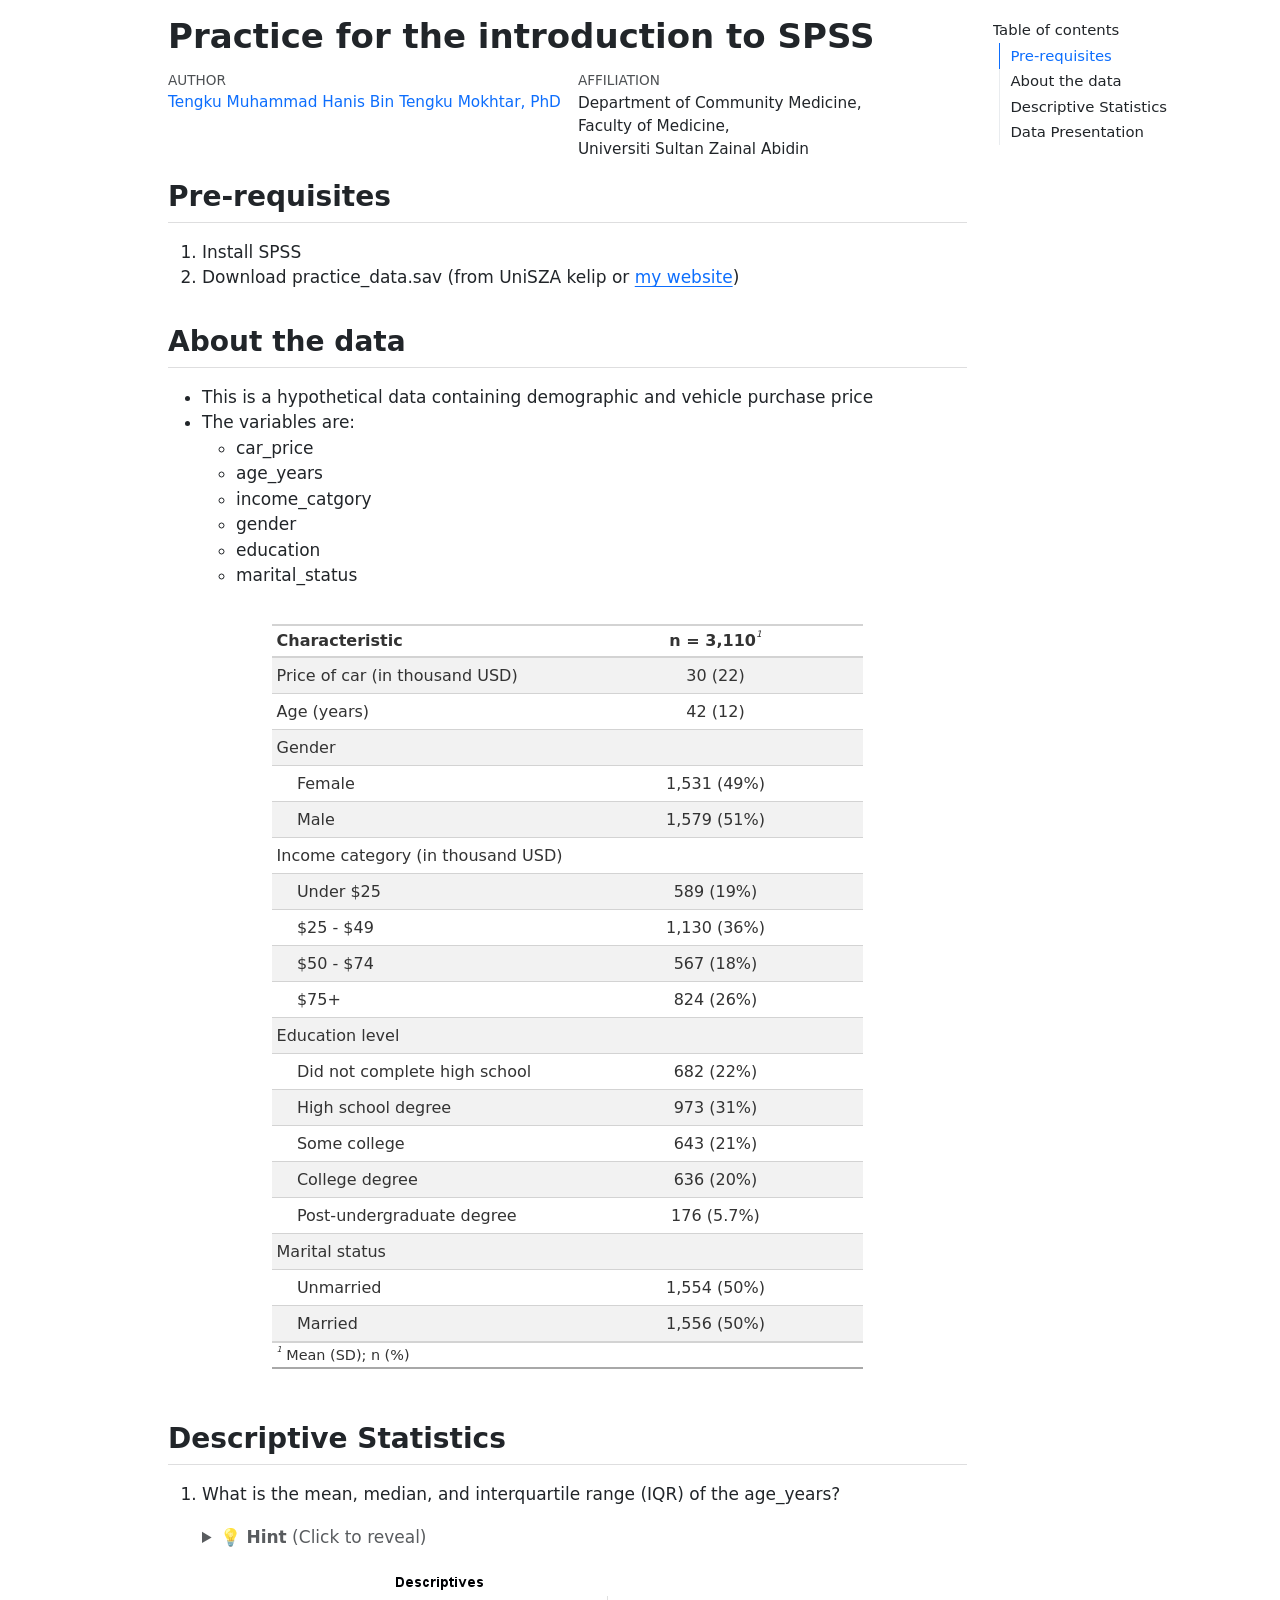
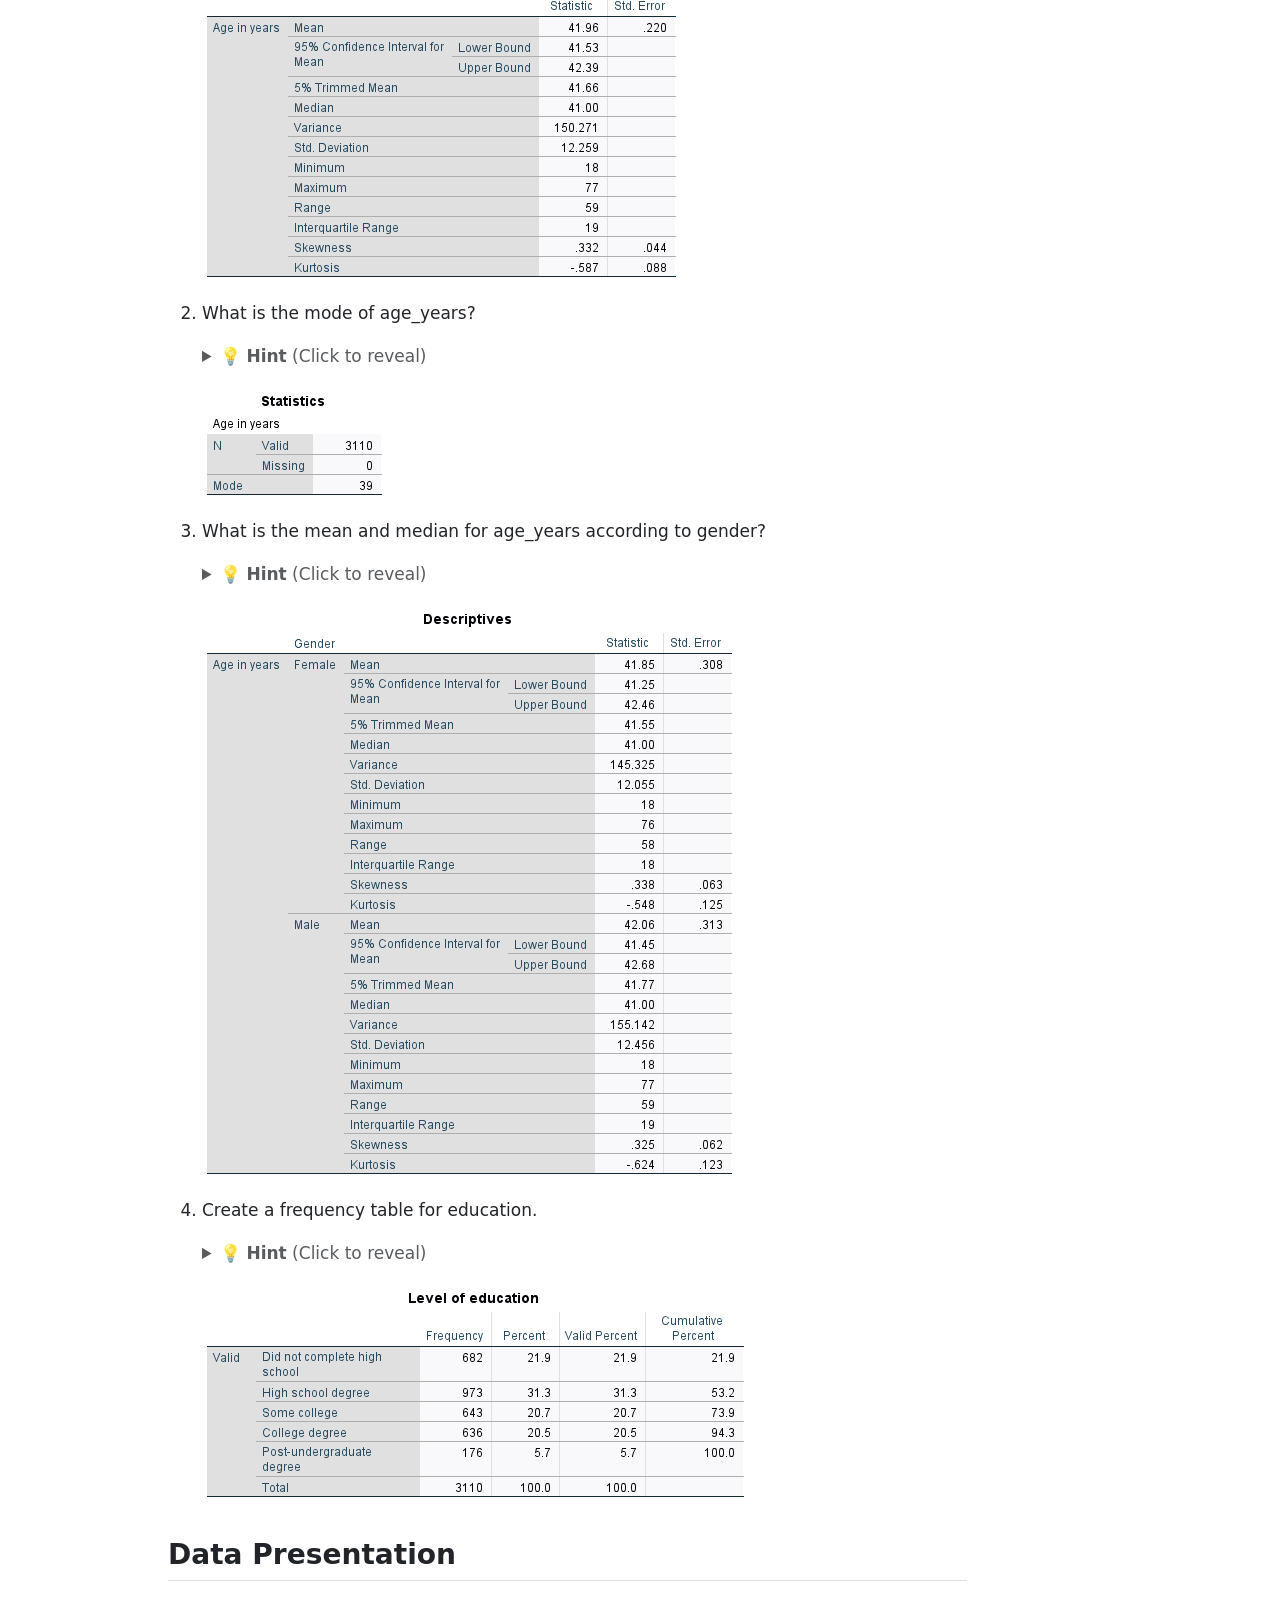
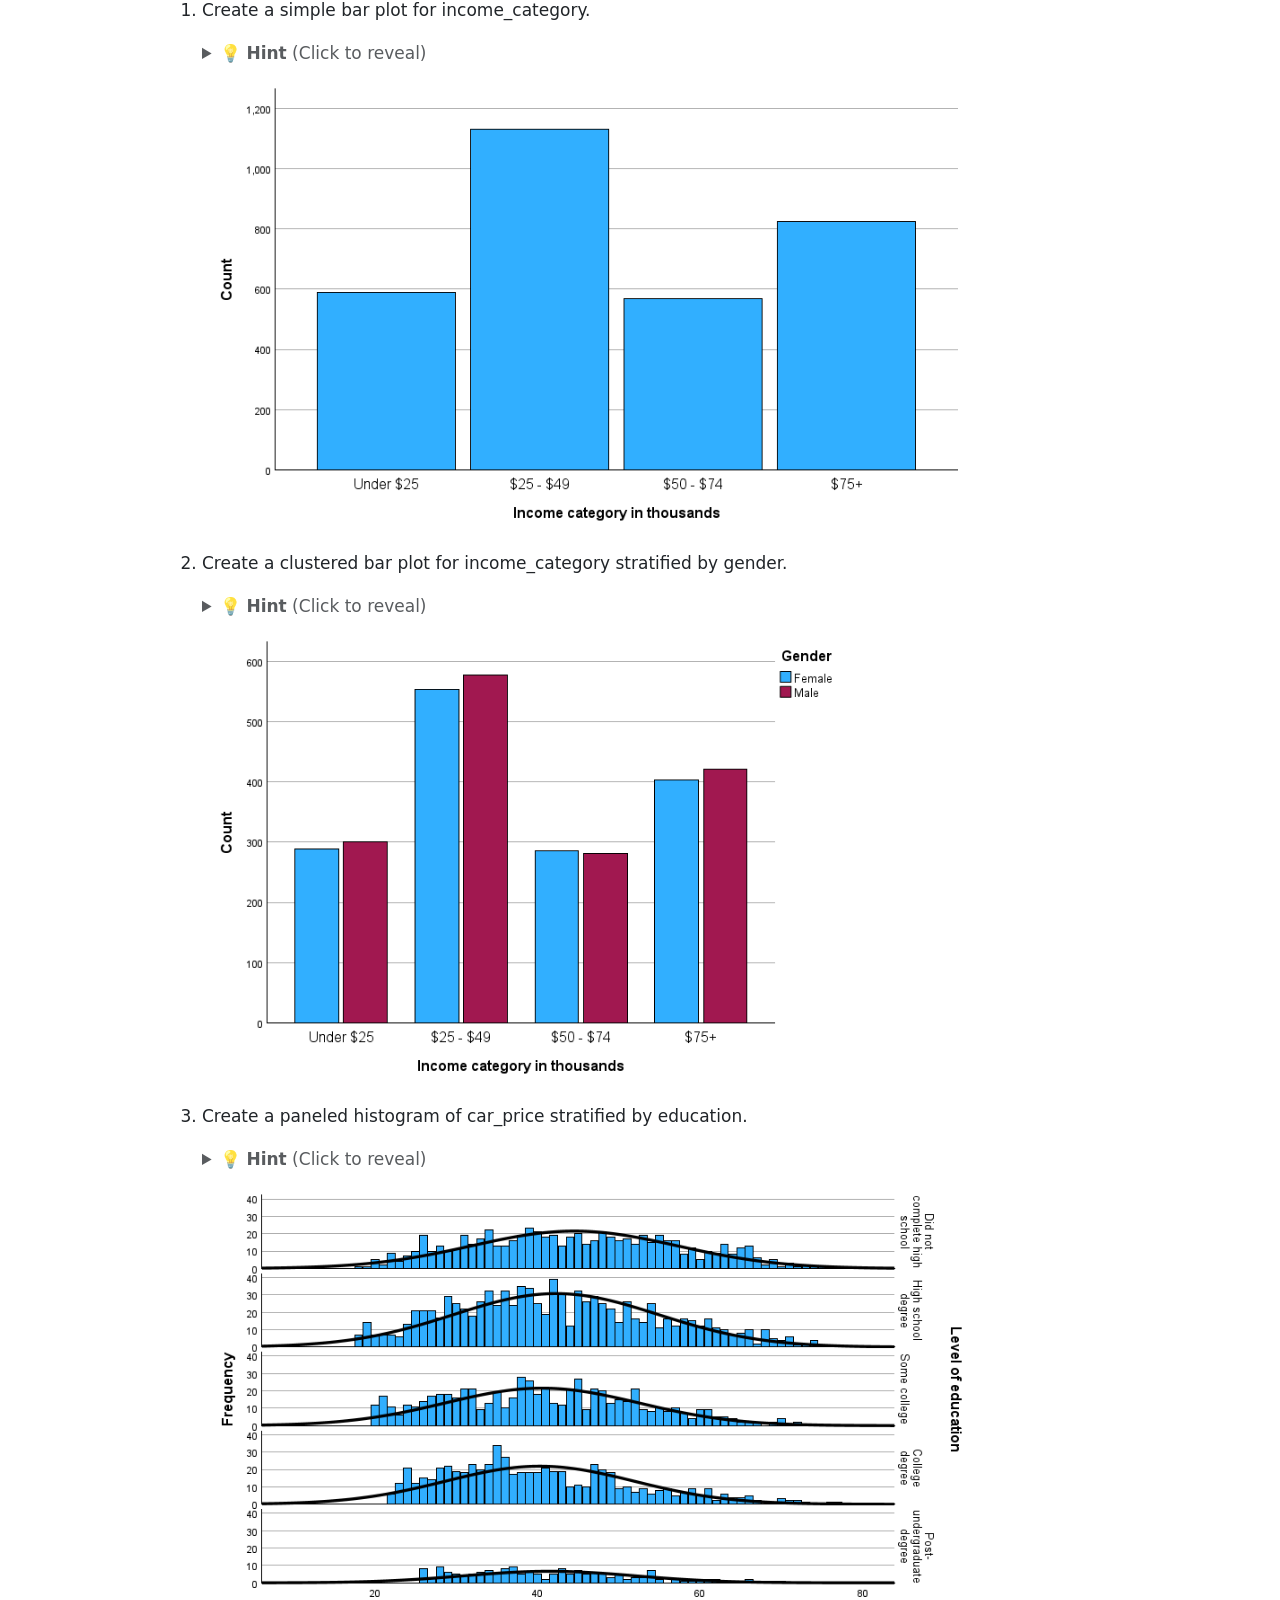
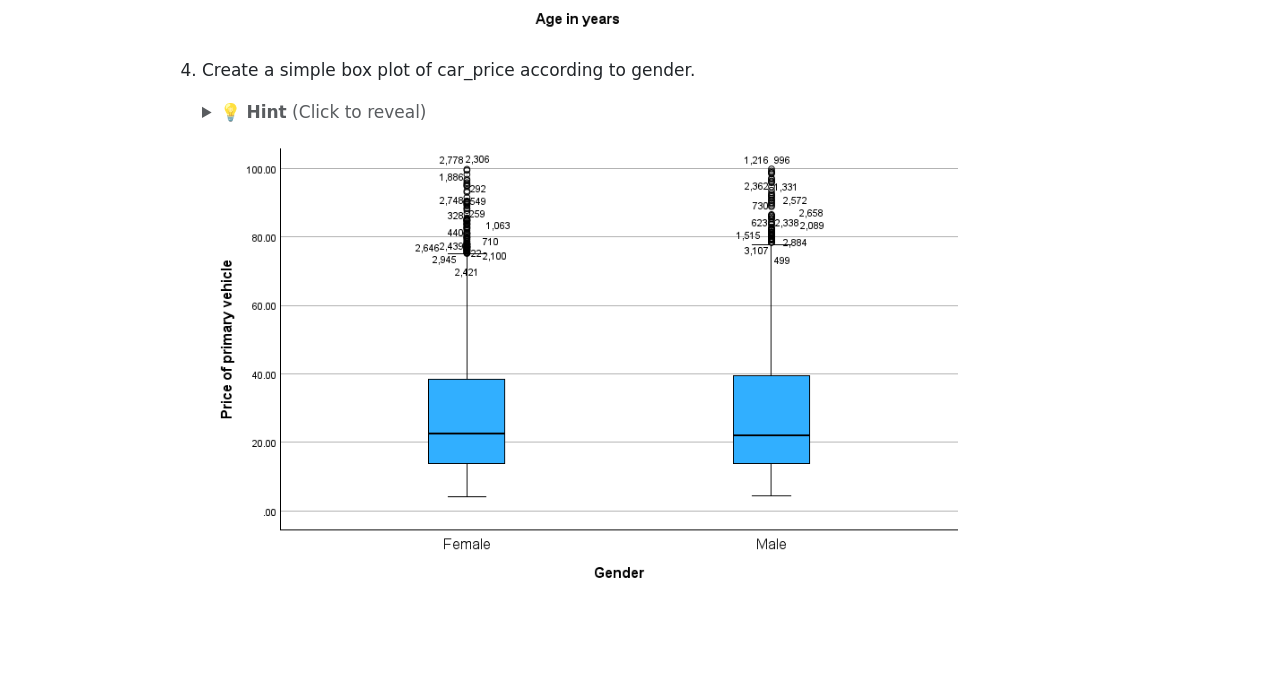
==== commit 3ff8ca18: "Update index.html" ====
--- a/index.html
+++ b/index.html
@@ -1,15 +1,1189 @@
 <!DOCTYPE html>
-<html lang="en">
-  <head>
-    <meta charset="utf-8">
-    <!-- Instant redirect -->
-    <meta http-equiv="refresh" content="0; URL=practice.html">
-    <!-- Helps search engines know the real canonical page -->
-    <link rel="canonical" href="practice.html">
-    <title>Redirecting…</title>
-  </head>
-  <body>
-    <p>If you are not redirected automatically, follow
-       <a href="practice.html">this link</a>.</p>
-  </body>
-</html>
+<!-- saved from url=(0063)https://tengku-hanis.github.io/practice_spss_mbbs/practice.html -->
+<html xmlns="http://www.w3.org/1999/xhtml" lang="en" xml:lang="en"><head><meta http-equiv="Content-Type" content="text/html; charset=UTF-8">
+
+
+<meta name="generator" content="quarto-1.6.42">
+
+<meta name="viewport" content="width=device-width, initial-scale=1.0, user-scalable=yes">
+
+<meta name="author" content="Tengku Muhammad Hanis Bin Tengku Mokhtar, PhD">
+
+<title>Practice for the introduction to SPSS</title>
+<style class="anchorjs"></style><style>
+code{white-space: pre-wrap;}
+span.smallcaps{font-variant: small-caps;}
+div.columns{display: flex; gap: min(4vw, 1.5em);}
+div.column{flex: auto; overflow-x: auto;}
+div.hanging-indent{margin-left: 1.5em; text-indent: -1.5em;}
+ul.task-list{list-style: none;}
+ul.task-list li input[type="checkbox"] {
+  width: 0.8em;
+  margin: 0 0.8em 0.2em -1em; /* quarto-specific, see https://github.com/quarto-dev/quarto-cli/issues/4556 */ 
+  vertical-align: middle;
+}
+</style>
+
+
+<script src="./index_files/clipboard.min.js.download"></script>
+<script src="./index_files/quarto.js.download"></script>
+<script src="./index_files/popper.min.js.download"></script>
+<script src="./index_files/tippy.umd.min.js.download"></script>
+<script src="./index_files/anchor.min.js.download"></script>
+<link href="./index_files/tippy.css" rel="stylesheet">
+<link href="./index_files/quarto-syntax-highlighting-2f5df379a58b258e96c21c0638c20c03.css" rel="stylesheet" id="quarto-text-highlighting-styles">
+<script src="./index_files/bootstrap.min.js.download"></script>
+<link href="./index_files/bootstrap-icons.css" rel="stylesheet">
+<link href="./index_files/bootstrap-1bc8a17f135ab3d594c857e9f48e611b.min.css" rel="stylesheet" append-hash="true" id="quarto-bootstrap" data-mode="light">
+
+
+</head>
+
+<body class="quarto-light" data-new-gr-c-s-check-loaded="14.1241.0" data-gr-ext-installed="">
+
+<div id="quarto-content" class="page-columns page-rows-contents page-layout-article">
+<div id="quarto-margin-sidebar" class="sidebar margin-sidebar">
+  <nav id="TOC" role="doc-toc" class="toc-active">
+    <h2 id="toc-title">Table of contents</h2>
+   
+  <ul>
+  <li><a href="https://tengku-hanis.github.io/practice_spss_mbbs/practice.html#pre-requisites" id="toc-pre-requisites" class="nav-link active" data-scroll-target="#pre-requisites">Pre-requisites</a></li>
+  <li><a href="https://tengku-hanis.github.io/practice_spss_mbbs/practice.html#about-the-data" id="toc-about-the-data" class="nav-link" data-scroll-target="#about-the-data">About the data</a></li>
+  <li><a href="https://tengku-hanis.github.io/practice_spss_mbbs/practice.html#descriptive-statistics" id="toc-descriptive-statistics" class="nav-link" data-scroll-target="#descriptive-statistics">Descriptive Statistics</a></li>
+  <li><a href="https://tengku-hanis.github.io/practice_spss_mbbs/practice.html#data-presentation" id="toc-data-presentation" class="nav-link" data-scroll-target="#data-presentation">Data Presentation</a></li>
+  </ul>
+</nav>
+</div>
+<main class="content" id="quarto-document-content">
+
+<header id="title-block-header" class="quarto-title-block default">
+<div class="quarto-title">
+<h1 class="title">Practice for the introduction to SPSS</h1>
+</div>
+
+
+<div class="quarto-title-meta-author">
+  <div class="quarto-title-meta-heading">Author</div>
+  <div class="quarto-title-meta-heading">Affiliation</div>
+  
+    <div class="quarto-title-meta-contents">
+    <p class="author"><a href="http://tengkuhanis.netlify.app/">Tengku Muhammad Hanis Bin Tengku Mokhtar, PhD</a> </p>
+  </div>
+  <div class="quarto-title-meta-contents">
+        <p class="affiliation">
+            </p><p>Department of Community Medicine,<br>
+            Faculty of Medicine,<br>
+            Universiti Sultan Zainal Abidin</p>
+          <p></p>
+      </div>
+  </div>
+
+<div class="quarto-title-meta">
+
+      
+  
+    
+  </div>
+  
+
+
+</header>
+
+
+<section id="pre-requisites" class="level2">
+<h2 class="anchored" data-anchor-id="pre-requisites">Pre-requisites<a class="anchorjs-link " aria-label="Anchor" data-anchorjs-icon="" href="https://tengku-hanis.github.io/practice_spss_mbbs/practice.html#pre-requisites" style="font: 1em / 1 anchorjs-icons; margin-left: 0.1875em; padding-right: 0.1875em; padding-left: 0.1875em;"></a></h2>
+<ol type="1">
+<li>Install SPSS</li>
+<li>Download practice_data.sav (from UniSZA kelip or <a href="https://tengkuhanis.netlify.app/lecture">my website</a>)</li>
+</ol>
+</section>
+<section id="about-the-data" class="level2">
+<h2 class="anchored" data-anchor-id="about-the-data">About the data<a class="anchorjs-link " aria-label="Anchor" data-anchorjs-icon="" href="https://tengku-hanis.github.io/practice_spss_mbbs/practice.html#about-the-data" style="font: 1em / 1 anchorjs-icons; margin-left: 0.1875em; padding-right: 0.1875em; padding-left: 0.1875em;"></a></h2>
+<ul>
+<li>This is a hypothetical data containing demographic and vehicle purchase price</li>
+<li>The variables are:
+<ul>
+<li>car_price</li>
+<li>age_years</li>
+<li>income_catgory</li>
+<li>gender</li>
+<li>education</li>
+<li>marital_status</li>
+</ul></li>
+</ul>
+<div class="cell">
+<div class="cell-output-display">
+<div id="znoehyqruj" style="padding-left:0px;padding-right:0px;padding-top:10px;padding-bottom:10px;overflow-x:auto;overflow-y:auto;width:auto;height:auto;">
+<style>#znoehyqruj table {
+  font-family: system-ui, 'Segoe UI', Roboto, Helvetica, Arial, sans-serif, 'Apple Color Emoji', 'Segoe UI Emoji', 'Segoe UI Symbol', 'Noto Color Emoji';
+  -webkit-font-smoothing: antialiased;
+  -moz-osx-font-smoothing: grayscale;
+}
+
+#znoehyqruj thead, #znoehyqruj tbody, #znoehyqruj tfoot, #znoehyqruj tr, #znoehyqruj td, #znoehyqruj th {
+  border-style: none;
+}
+
+#znoehyqruj p {
+  margin: 0;
+  padding: 0;
+}
+
+#znoehyqruj .gt_table {
+  display: table;
+  border-collapse: collapse;
+  line-height: normal;
+  margin-left: auto;
+  margin-right: auto;
+  color: #333333;
+  font-size: 16px;
+  font-weight: normal;
+  font-style: normal;
+  background-color: #FFFFFF;
+  width: auto;
+  border-top-style: solid;
+  border-top-width: 2px;
+  border-top-color: #A8A8A8;
+  border-right-style: none;
+  border-right-width: 2px;
+  border-right-color: #D3D3D3;
+  border-bottom-style: solid;
+  border-bottom-width: 2px;
+  border-bottom-color: #A8A8A8;
+  border-left-style: none;
+  border-left-width: 2px;
+  border-left-color: #D3D3D3;
+}
+
+#znoehyqruj .gt_caption {
+  padding-top: 4px;
+  padding-bottom: 4px;
+}
+
+#znoehyqruj .gt_title {
+  color: #333333;
+  font-size: 125%;
+  font-weight: initial;
+  padding-top: 4px;
+  padding-bottom: 4px;
+  padding-left: 5px;
+  padding-right: 5px;
+  border-bottom-color: #FFFFFF;
+  border-bottom-width: 0;
+}
+
+#znoehyqruj .gt_subtitle {
+  color: #333333;
+  font-size: 85%;
+  font-weight: initial;
+  padding-top: 3px;
+  padding-bottom: 5px;
+  padding-left: 5px;
+  padding-right: 5px;
+  border-top-color: #FFFFFF;
+  border-top-width: 0;
+}
+
+#znoehyqruj .gt_heading {
+  background-color: #FFFFFF;
+  text-align: center;
+  border-bottom-color: #FFFFFF;
+  border-left-style: none;
+  border-left-width: 1px;
+  border-left-color: #D3D3D3;
+  border-right-style: none;
+  border-right-width: 1px;
+  border-right-color: #D3D3D3;
+}
+
+#znoehyqruj .gt_bottom_border {
+  border-bottom-style: solid;
+  border-bottom-width: 2px;
+  border-bottom-color: #D3D3D3;
+}
+
+#znoehyqruj .gt_col_headings {
+  border-top-style: solid;
+  border-top-width: 2px;
+  border-top-color: #D3D3D3;
+  border-bottom-style: solid;
+  border-bottom-width: 2px;
+  border-bottom-color: #D3D3D3;
+  border-left-style: none;
+  border-left-width: 1px;
+  border-left-color: #D3D3D3;
+  border-right-style: none;
+  border-right-width: 1px;
+  border-right-color: #D3D3D3;
+}
+
+#znoehyqruj .gt_col_heading {
+  color: #333333;
+  background-color: #FFFFFF;
+  font-size: 100%;
+  font-weight: normal;
+  text-transform: inherit;
+  border-left-style: none;
+  border-left-width: 1px;
+  border-left-color: #D3D3D3;
+  border-right-style: none;
+  border-right-width: 1px;
+  border-right-color: #D3D3D3;
+  vertical-align: bottom;
+  padding-top: 5px;
+  padding-bottom: 6px;
+  padding-left: 5px;
+  padding-right: 5px;
+  overflow-x: hidden;
+}
+
+#znoehyqruj .gt_column_spanner_outer {
+  color: #333333;
+  background-color: #FFFFFF;
+  font-size: 100%;
+  font-weight: normal;
+  text-transform: inherit;
+  padding-top: 0;
+  padding-bottom: 0;
+  padding-left: 4px;
+  padding-right: 4px;
+}
+
+#znoehyqruj .gt_column_spanner_outer:first-child {
+  padding-left: 0;
+}
+
+#znoehyqruj .gt_column_spanner_outer:last-child {
+  padding-right: 0;
+}
+
+#znoehyqruj .gt_column_spanner {
+  border-bottom-style: solid;
+  border-bottom-width: 2px;
+  border-bottom-color: #D3D3D3;
+  vertical-align: bottom;
+  padding-top: 5px;
+  padding-bottom: 5px;
+  overflow-x: hidden;
+  display: inline-block;
+  width: 100%;
+}
+
+#znoehyqruj .gt_spanner_row {
+  border-bottom-style: hidden;
+}
+
+#znoehyqruj .gt_group_heading {
+  padding-top: 8px;
+  padding-bottom: 8px;
+  padding-left: 5px;
+  padding-right: 5px;
+  color: #333333;
+  background-color: #FFFFFF;
+  font-size: 100%;
+  font-weight: initial;
+  text-transform: inherit;
+  border-top-style: solid;
+  border-top-width: 2px;
+  border-top-color: #D3D3D3;
+  border-bottom-style: solid;
+  border-bottom-width: 2px;
+  border-bottom-color: #D3D3D3;
+  border-left-style: none;
+  border-left-width: 1px;
+  border-left-color: #D3D3D3;
+  border-right-style: none;
+  border-right-width: 1px;
+  border-right-color: #D3D3D3;
+  vertical-align: middle;
+  text-align: left;
+}
+
+#znoehyqruj .gt_empty_group_heading {
+  padding: 0.5px;
+  color: #333333;
+  background-color: #FFFFFF;
+  font-size: 100%;
+  font-weight: initial;
+  border-top-style: solid;
+  border-top-width: 2px;
+  border-top-color: #D3D3D3;
+  border-bottom-style: solid;
+  border-bottom-width: 2px;
+  border-bottom-color: #D3D3D3;
+  vertical-align: middle;
+}
+
+#znoehyqruj .gt_from_md > :first-child {
+  margin-top: 0;
+}
+
+#znoehyqruj .gt_from_md > :last-child {
+  margin-bottom: 0;
+}
+
+#znoehyqruj .gt_row {
+  padding-top: 8px;
+  padding-bottom: 8px;
+  padding-left: 5px;
+  padding-right: 5px;
+  margin: 10px;
+  border-top-style: solid;
+  border-top-width: 1px;
+  border-top-color: #D3D3D3;
+  border-left-style: none;
+  border-left-width: 1px;
+  border-left-color: #D3D3D3;
+  border-right-style: none;
+  border-right-width: 1px;
+  border-right-color: #D3D3D3;
+  vertical-align: middle;
+  overflow-x: hidden;
+}
+
+#znoehyqruj .gt_stub {
+  color: #333333;
+  background-color: #FFFFFF;
+  font-size: 100%;
+  font-weight: initial;
+  text-transform: inherit;
+  border-right-style: solid;
+  border-right-width: 2px;
+  border-right-color: #D3D3D3;
+  padding-left: 5px;
+  padding-right: 5px;
+}
+
+#znoehyqruj .gt_stub_row_group {
+  color: #333333;
+  background-color: #FFFFFF;
+  font-size: 100%;
+  font-weight: initial;
+  text-transform: inherit;
+  border-right-style: solid;
+  border-right-width: 2px;
+  border-right-color: #D3D3D3;
+  padding-left: 5px;
+  padding-right: 5px;
+  vertical-align: top;
+}
+
+#znoehyqruj .gt_row_group_first td {
+  border-top-width: 2px;
+}
+
+#znoehyqruj .gt_row_group_first th {
+  border-top-width: 2px;
+}
+
+#znoehyqruj .gt_summary_row {
+  color: #333333;
+  background-color: #FFFFFF;
+  text-transform: inherit;
+  padding-top: 8px;
+  padding-bottom: 8px;
+  padding-left: 5px;
+  padding-right: 5px;
+}
+
+#znoehyqruj .gt_first_summary_row {
+  border-top-style: solid;
+  border-top-color: #D3D3D3;
+}
+
+#znoehyqruj .gt_first_summary_row.thick {
+  border-top-width: 2px;
+}
+
+#znoehyqruj .gt_last_summary_row {
+  padding-top: 8px;
+  padding-bottom: 8px;
+  padding-left: 5px;
+  padding-right: 5px;
+  border-bottom-style: solid;
+  border-bottom-width: 2px;
+  border-bottom-color: #D3D3D3;
+}
+
+#znoehyqruj .gt_grand_summary_row {
+  color: #333333;
+  background-color: #FFFFFF;
+  text-transform: inherit;
+  padding-top: 8px;
+  padding-bottom: 8px;
+  padding-left: 5px;
+  padding-right: 5px;
+}
+
+#znoehyqruj .gt_first_grand_summary_row {
+  padding-top: 8px;
+  padding-bottom: 8px;
+  padding-left: 5px;
+  padding-right: 5px;
+  border-top-style: double;
+  border-top-width: 6px;
+  border-top-color: #D3D3D3;
+}
+
+#znoehyqruj .gt_last_grand_summary_row_top {
+  padding-top: 8px;
+  padding-bottom: 8px;
+  padding-left: 5px;
+  padding-right: 5px;
+  border-bottom-style: double;
+  border-bottom-width: 6px;
+  border-bottom-color: #D3D3D3;
+}
+
+#znoehyqruj .gt_striped {
+  background-color: rgba(128, 128, 128, 0.05);
+}
+
+#znoehyqruj .gt_table_body {
+  border-top-style: solid;
+  border-top-width: 2px;
+  border-top-color: #D3D3D3;
+  border-bottom-style: solid;
+  border-bottom-width: 2px;
+  border-bottom-color: #D3D3D3;
+}
+
+#znoehyqruj .gt_footnotes {
+  color: #333333;
+  background-color: #FFFFFF;
+  border-bottom-style: none;
+  border-bottom-width: 2px;
+  border-bottom-color: #D3D3D3;
+  border-left-style: none;
+  border-left-width: 2px;
+  border-left-color: #D3D3D3;
+  border-right-style: none;
+  border-right-width: 2px;
+  border-right-color: #D3D3D3;
+}
+
+#znoehyqruj .gt_footnote {
+  margin: 0px;
+  font-size: 90%;
+  padding-top: 4px;
+  padding-bottom: 4px;
+  padding-left: 5px;
+  padding-right: 5px;
+}
+
+#znoehyqruj .gt_sourcenotes {
+  color: #333333;
+  background-color: #FFFFFF;
+  border-bottom-style: none;
+  border-bottom-width: 2px;
+  border-bottom-color: #D3D3D3;
+  border-left-style: none;
+  border-left-width: 2px;
+  border-left-color: #D3D3D3;
+  border-right-style: none;
+  border-right-width: 2px;
+  border-right-color: #D3D3D3;
+}
+
+#znoehyqruj .gt_sourcenote {
+  font-size: 90%;
+  padding-top: 4px;
+  padding-bottom: 4px;
+  padding-left: 5px;
+  padding-right: 5px;
+}
+
+#znoehyqruj .gt_left {
+  text-align: left;
+}
+
+#znoehyqruj .gt_center {
+  text-align: center;
+}
+
+#znoehyqruj .gt_right {
+  text-align: right;
+  font-variant-numeric: tabular-nums;
+}
+
+#znoehyqruj .gt_font_normal {
+  font-weight: normal;
+}
+
+#znoehyqruj .gt_font_bold {
+  font-weight: bold;
+}
+
+#znoehyqruj .gt_font_italic {
+  font-style: italic;
+}
+
+#znoehyqruj .gt_super {
+  font-size: 65%;
+}
+
+#znoehyqruj .gt_footnote_marks {
+  font-size: 75%;
+  vertical-align: 0.4em;
+  position: initial;
+}
+
+#znoehyqruj .gt_asterisk {
+  font-size: 100%;
+  vertical-align: 0;
+}
+
+#znoehyqruj .gt_indent_1 {
+  text-indent: 5px;
+}
+
+#znoehyqruj .gt_indent_2 {
+  text-indent: 10px;
+}
+
+#znoehyqruj .gt_indent_3 {
+  text-indent: 15px;
+}
+
+#znoehyqruj .gt_indent_4 {
+  text-indent: 20px;
+}
+
+#znoehyqruj .gt_indent_5 {
+  text-indent: 25px;
+}
+
+#znoehyqruj .katex-display {
+  display: inline-flex !important;
+  margin-bottom: 0.75em !important;
+}
+
+#znoehyqruj div.Reactable > div.rt-table > div.rt-thead > div.rt-tr.rt-tr-group-header > div.rt-th-group:after {
+  height: 0px !important;
+}
+</style>
+
+<table class="gt_table caption-top table table-sm table-striped small" data-quarto-postprocess="true" data-quarto-disable-processing="false" data-quarto-bootstrap="false">
+<colgroup>
+<col style="width: 50%">
+<col style="width: 50%">
+</colgroup>
+<thead>
+<tr class="gt_col_headings header">
+<th id="label" class="gt_col_heading gt_columns_bottom_border gt_left" data-quarto-table-cell-role="th" scope="col"><strong>Characteristic</strong></th>
+<th id="stat_0" class="gt_col_heading gt_columns_bottom_border gt_center" data-quarto-table-cell-role="th" scope="col"><strong>n = 3,110</strong><span class="gt_footnote_marks" style="white-space:nowrap;font-style:italic;font-weight:normal;line-height:0;"><sup>1</sup></span></th>
+</tr>
+</thead>
+<tbody class="gt_table_body">
+<tr class="odd">
+<td class="gt_row gt_left" headers="label">Price of car (in thousand USD)</td>
+<td class="gt_row gt_center" headers="stat_0">30 (22)</td>
+</tr>
+<tr class="even">
+<td class="gt_row gt_left" headers="label">Age (years)</td>
+<td class="gt_row gt_center" headers="stat_0">42 (12)</td>
+</tr>
+<tr class="odd">
+<td class="gt_row gt_left" headers="label">Gender</td>
+<td class="gt_row gt_center" headers="stat_0"><br>
+</td>
+</tr>
+<tr class="even">
+<td class="gt_row gt_left" headers="label">&nbsp;&nbsp;&nbsp;&nbsp;Female</td>
+<td class="gt_row gt_center" headers="stat_0">1,531 (49%)</td>
+</tr>
+<tr class="odd">
+<td class="gt_row gt_left" headers="label">&nbsp;&nbsp;&nbsp;&nbsp;Male</td>
+<td class="gt_row gt_center" headers="stat_0">1,579 (51%)</td>
+</tr>
+<tr class="even">
+<td class="gt_row gt_left" headers="label">Income category (in thousand USD)</td>
+<td class="gt_row gt_center" headers="stat_0"><br>
+</td>
+</tr>
+<tr class="odd">
+<td class="gt_row gt_left" headers="label">&nbsp;&nbsp;&nbsp;&nbsp;Under $25</td>
+<td class="gt_row gt_center" headers="stat_0">589 (19%)</td>
+</tr>
+<tr class="even">
+<td class="gt_row gt_left" headers="label">&nbsp;&nbsp;&nbsp;&nbsp;$25 - $49</td>
+<td class="gt_row gt_center" headers="stat_0">1,130 (36%)</td>
+</tr>
+<tr class="odd">
+<td class="gt_row gt_left" headers="label">&nbsp;&nbsp;&nbsp;&nbsp;$50 - $74</td>
+<td class="gt_row gt_center" headers="stat_0">567 (18%)</td>
+</tr>
+<tr class="even">
+<td class="gt_row gt_left" headers="label">&nbsp;&nbsp;&nbsp;&nbsp;$75+</td>
+<td class="gt_row gt_center" headers="stat_0">824 (26%)</td>
+</tr>
+<tr class="odd">
+<td class="gt_row gt_left" headers="label">Education level</td>
+<td class="gt_row gt_center" headers="stat_0"><br>
+</td>
+</tr>
+<tr class="even">
+<td class="gt_row gt_left" headers="label">&nbsp;&nbsp;&nbsp;&nbsp;Did not complete high school</td>
+<td class="gt_row gt_center" headers="stat_0">682 (22%)</td>
+</tr>
+<tr class="odd">
+<td class="gt_row gt_left" headers="label">&nbsp;&nbsp;&nbsp;&nbsp;High school degree</td>
+<td class="gt_row gt_center" headers="stat_0">973 (31%)</td>
+</tr>
+<tr class="even">
+<td class="gt_row gt_left" headers="label">&nbsp;&nbsp;&nbsp;&nbsp;Some college</td>
+<td class="gt_row gt_center" headers="stat_0">643 (21%)</td>
+</tr>
+<tr class="odd">
+<td class="gt_row gt_left" headers="label">&nbsp;&nbsp;&nbsp;&nbsp;College degree</td>
+<td class="gt_row gt_center" headers="stat_0">636 (20%)</td>
+</tr>
+<tr class="even">
+<td class="gt_row gt_left" headers="label">&nbsp;&nbsp;&nbsp;&nbsp;Post-undergraduate degree</td>
+<td class="gt_row gt_center" headers="stat_0">176 (5.7%)</td>
+</tr>
+<tr class="odd">
+<td class="gt_row gt_left" headers="label">Marital status</td>
+<td class="gt_row gt_center" headers="stat_0"><br>
+</td>
+</tr>
+<tr class="even">
+<td class="gt_row gt_left" headers="label">&nbsp;&nbsp;&nbsp;&nbsp;Unmarried</td>
+<td class="gt_row gt_center" headers="stat_0">1,554 (50%)</td>
+</tr>
+<tr class="odd">
+<td class="gt_row gt_left" headers="label">&nbsp;&nbsp;&nbsp;&nbsp;Married</td>
+<td class="gt_row gt_center" headers="stat_0">1,556 (50%)</td>
+</tr>
+</tbody><tfoot class="gt_footnotes">
+<tr class="odd">
+<td colspan="2" class="gt_footnote"><span class="gt_footnote_marks" style="white-space:nowrap;font-style:italic;font-weight:normal;line-height:0;"><sup>1</sup></span> Mean (SD); n (%)</td>
+</tr>
+</tfoot>
+
+</table>
+
+</div>
+</div>
+</div>
+</section>
+<section id="descriptive-statistics" class="level2">
+<h2 class="anchored" data-anchor-id="descriptive-statistics">Descriptive Statistics<a class="anchorjs-link " aria-label="Anchor" data-anchorjs-icon="" href="https://tengku-hanis.github.io/practice_spss_mbbs/practice.html#descriptive-statistics" style="font: 1em / 1 anchorjs-icons; margin-left: 0.1875em; padding-right: 0.1875em; padding-left: 0.1875em;"></a></h2>
+<ol type="1">
+<li><p>What is the mean, median, and interquartile range (IQR) of the age_years?</p>
+<details>
+<summary>
+<p>💡 <strong>Hint</strong> (Click to reveal)</p>
+</summary>
+<p><em>Use Explore</em></p>
+</details>
+<p><img src="./index_files/clipboard-3273759951.png" class="img-fluid"></p></li>
+<li><p>What is the mode of age_years?</p>
+<details>
+<summary>
+<p>💡 <strong>Hint</strong> (Click to reveal)</p>
+</summary>
+<p><em>Use Analyze &gt; Descriptive Statistics &gt; Frequencies…. &gt; Statistics… &gt; Central Tendency &gt; Mode</em></p>
+</details>
+<p><img src="./index_files/clipboard-1036789760.png" class="img-fluid"></p></li>
+<li><p>What is the mean and median for age_years according to gender?</p>
+<details>
+<summary>
+<p>💡 <strong>Hint</strong> (Click to reveal)</p>
+</summary>
+<p><em>Use Analyze &gt; Descriptive Statistics &gt; Explore… &gt; Insert variables in Dependent List and Factor List</em></p>
+</details>
+<p><img src="./index_files/clipboard-935847497.png" class="img-fluid"></p></li>
+<li><p>Create a frequency table for education.</p>
+<details>
+<summary>
+<p>💡 <strong>Hint</strong> (Click to reveal)</p>
+</summary>
+<p><em>Use Analyze &gt; Descriptive Statistics &gt; Frequencies…. &gt; Check Display frequency tables</em></p>
+</details>
+<p><img src="./index_files/clipboard-4070068612.png" class="img-fluid"></p></li>
+</ol>
+</section>
+<section id="data-presentation" class="level2">
+<h2 class="anchored" data-anchor-id="data-presentation">Data Presentation<a class="anchorjs-link " aria-label="Anchor" data-anchorjs-icon="" href="https://tengku-hanis.github.io/practice_spss_mbbs/practice.html#data-presentation" style="font: 1em / 1 anchorjs-icons; margin-left: 0.1875em; padding-right: 0.1875em; padding-left: 0.1875em;"></a></h2>
+<ol type="1">
+<li><p>Create a simple bar plot for income_category.</p>
+<details>
+<summary>
+<p>💡 <strong>Hint</strong> (Click to reveal)</p>
+</summary>
+<p><em>Use Graphs &gt; Bar… &gt; Simple</em></p>
+</details>
+<p><img src="./index_files/clipboard-4065325318.png" class="img-fluid"></p></li>
+<li><p>Create a clustered bar plot for income_category stratified by gender.</p>
+<details>
+<summary>
+<p>💡 <strong>Hint</strong> (Click to reveal)</p>
+</summary>
+<p><em>Use Graphs &gt; Bar… &gt; Clustered</em></p>
+</details>
+<p><img src="./index_files/clipboard-4263250354.png" class="img-fluid"></p></li>
+<li><p>Create a paneled histogram of car_price stratified by education.</p>
+<details>
+<summary>
+<p>💡 <strong>Hint</strong> (Click to reveal)</p>
+</summary>
+<p><em>Use Graphs &gt; Histogram… &gt; Clustered &gt; Put variables in Variable box and Rows box</em></p>
+</details>
+<p><img src="./index_files/clipboard-4192501040.png" class="img-fluid"></p></li>
+<li><p>Create a simple box plot of car_price according to gender.</p>
+<details>
+<summary>
+<p>💡 <strong>Hint</strong> (Click to reveal)</p>
+</summary>
+<p><em>Use Graphs &gt; Bxplot… &gt; Simple&gt; Put variables in Variable box and Category Axis box</em></p>
+</details>
+<p><img src="./index_files/clipboard-3714301127.png" class="img-fluid"></p></li>
+</ol>
+</section>
+
+</main>
+<!-- /main column -->
+<script id="quarto-html-after-body" type="application/javascript">
+window.document.addEventListener("DOMContentLoaded", function (event) {
+  const toggleBodyColorMode = (bsSheetEl) => {
+    const mode = bsSheetEl.getAttribute("data-mode");
+    const bodyEl = window.document.querySelector("body");
+    if (mode === "dark") {
+      bodyEl.classList.add("quarto-dark");
+      bodyEl.classList.remove("quarto-light");
+    } else {
+      bodyEl.classList.add("quarto-light");
+      bodyEl.classList.remove("quarto-dark");
+    }
+  }
+  const toggleBodyColorPrimary = () => {
+    const bsSheetEl = window.document.querySelector("link#quarto-bootstrap");
+    if (bsSheetEl) {
+      toggleBodyColorMode(bsSheetEl);
+    }
+  }
+  toggleBodyColorPrimary();  
+  const icon = "";
+  const anchorJS = new window.AnchorJS();
+  anchorJS.options = {
+    placement: 'right',
+    icon: icon
+  };
+  anchorJS.add('.anchored');
+  const isCodeAnnotation = (el) => {
+    for (const clz of el.classList) {
+      if (clz.startsWith('code-annotation-')) {                     
+        return true;
+      }
+    }
+    return false;
+  }
+  const onCopySuccess = function(e) {
+    // button target
+    const button = e.trigger;
+    // don't keep focus
+    button.blur();
+    // flash "checked"
+    button.classList.add('code-copy-button-checked');
+    var currentTitle = button.getAttribute("title");
+    button.setAttribute("title", "Copied!");
+    let tooltip;
+    if (window.bootstrap) {
+      button.setAttribute("data-bs-toggle", "tooltip");
+      button.setAttribute("data-bs-placement", "left");
+      button.setAttribute("data-bs-title", "Copied!");
+      tooltip = new bootstrap.Tooltip(button, 
+        { trigger: "manual", 
+          customClass: "code-copy-button-tooltip",
+          offset: [0, -8]});
+      tooltip.show();    
+    }
+    setTimeout(function() {
+      if (tooltip) {
+        tooltip.hide();
+        button.removeAttribute("data-bs-title");
+        button.removeAttribute("data-bs-toggle");
+        button.removeAttribute("data-bs-placement");
+      }
+      button.setAttribute("title", currentTitle);
+      button.classList.remove('code-copy-button-checked');
+    }, 1000);
+    // clear code selection
+    e.clearSelection();
+  }
+  const getTextToCopy = function(trigger) {
+      const codeEl = trigger.previousElementSibling.cloneNode(true);
+      for (const childEl of codeEl.children) {
+        if (isCodeAnnotation(childEl)) {
+          childEl.remove();
+        }
+      }
+      return codeEl.innerText;
+  }
+  const clipboard = new window.ClipboardJS('.code-copy-button:not([data-in-quarto-modal])', {
+    text: getTextToCopy
+  });
+  clipboard.on('success', onCopySuccess);
+  if (window.document.getElementById('quarto-embedded-source-code-modal')) {
+    const clipboardModal = new window.ClipboardJS('.code-copy-button[data-in-quarto-modal]', {
+      text: getTextToCopy,
+      container: window.document.getElementById('quarto-embedded-source-code-modal')
+    });
+    clipboardModal.on('success', onCopySuccess);
+  }
+    var localhostRegex = new RegExp(/^(?:http|https):\/\/localhost\:?[0-9]*\//);
+    var mailtoRegex = new RegExp(/^mailto:/);
+      var filterRegex = new RegExp('/' + window.location.host + '/');
+    var isInternal = (href) => {
+        return filterRegex.test(href) || localhostRegex.test(href) || mailtoRegex.test(href);
+    }
+    // Inspect non-navigation links and adorn them if external
+ 	var links = window.document.querySelectorAll('a[href]:not(.nav-link):not(.navbar-brand):not(.toc-action):not(.sidebar-link):not(.sidebar-item-toggle):not(.pagination-link):not(.no-external):not([aria-hidden]):not(.dropdown-item):not(.quarto-navigation-tool):not(.about-link)');
+    for (var i=0; i<links.length; i++) {
+      const link = links[i];
+      if (!isInternal(link.href)) {
+        // undo the damage that might have been done by quarto-nav.js in the case of
+        // links that we want to consider external
+        if (link.dataset.originalHref !== undefined) {
+          link.href = link.dataset.originalHref;
+        }
+      }
+    }
+  function tippyHover(el, contentFn, onTriggerFn, onUntriggerFn) {
+    const config = {
+      allowHTML: true,
+      maxWidth: 500,
+      delay: 100,
+      arrow: false,
+      appendTo: function(el) {
+          return el.parentElement;
+      },
+      interactive: true,
+      interactiveBorder: 10,
+      theme: 'quarto',
+      placement: 'bottom-start',
+    };
+    if (contentFn) {
+      config.content = contentFn;
+    }
+    if (onTriggerFn) {
+      config.onTrigger = onTriggerFn;
+    }
+    if (onUntriggerFn) {
+      config.onUntrigger = onUntriggerFn;
+    }
+    window.tippy(el, config); 
+  }
+  const noterefs = window.document.querySelectorAll('a[role="doc-noteref"]');
+  for (var i=0; i<noterefs.length; i++) {
+    const ref = noterefs[i];
+    tippyHover(ref, function() {
+      // use id or data attribute instead here
+      let href = ref.getAttribute('data-footnote-href') || ref.getAttribute('href');
+      try { href = new URL(href).hash; } catch {}
+      const id = href.replace(/^#\/?/, "");
+      const note = window.document.getElementById(id);
+      if (note) {
+        return note.innerHTML;
+      } else {
+        return "";
+      }
+    });
+  }
+  const xrefs = window.document.querySelectorAll('a.quarto-xref');
+  const processXRef = (id, note) => {
+    // Strip column container classes
+    const stripColumnClz = (el) => {
+      el.classList.remove("page-full", "page-columns");
+      if (el.children) {
+        for (const child of el.children) {
+          stripColumnClz(child);
+        }
+      }
+    }
+    stripColumnClz(note)
+    if (id === null || id.startsWith('sec-')) {
+      // Special case sections, only their first couple elements
+      const container = document.createElement("div");
+      if (note.children && note.children.length > 2) {
+        container.appendChild(note.children[0].cloneNode(true));
+        for (let i = 1; i < note.children.length; i++) {
+          const child = note.children[i];
+          if (child.tagName === "P" && child.innerText === "") {
+            continue;
+          } else {
+            container.appendChild(child.cloneNode(true));
+            break;
+          }
+        }
+        if (window.Quarto?.typesetMath) {
+          window.Quarto.typesetMath(container);
+        }
+        return container.innerHTML
+      } else {
+        if (window.Quarto?.typesetMath) {
+          window.Quarto.typesetMath(note);
+        }
+        return note.innerHTML;
+      }
+    } else {
+      // Remove any anchor links if they are present
+      const anchorLink = note.querySelector('a.anchorjs-link');
+      if (anchorLink) {
+        anchorLink.remove();
+      }
+      if (window.Quarto?.typesetMath) {
+        window.Quarto.typesetMath(note);
+      }
+      if (note.classList.contains("callout")) {
+        return note.outerHTML;
+      } else {
+        return note.innerHTML;
+      }
+    }
+  }
+  for (var i=0; i<xrefs.length; i++) {
+    const xref = xrefs[i];
+    tippyHover(xref, undefined, function(instance) {
+      instance.disable();
+      let url = xref.getAttribute('href');
+      let hash = undefined; 
+      if (url.startsWith('#')) {
+        hash = url;
+      } else {
+        try { hash = new URL(url).hash; } catch {}
+      }
+      if (hash) {
+        const id = hash.replace(/^#\/?/, "");
+        const note = window.document.getElementById(id);
+        if (note !== null) {
+          try {
+            const html = processXRef(id, note.cloneNode(true));
+            instance.setContent(html);
+          } finally {
+            instance.enable();
+            instance.show();
+          }
+        } else {
+          // See if we can fetch this
+          fetch(url.split('#')[0])
+          .then(res => res.text())
+          .then(html => {
+            const parser = new DOMParser();
+            const htmlDoc = parser.parseFromString(html, "text/html");
+            const note = htmlDoc.getElementById(id);
+            if (note !== null) {
+              const html = processXRef(id, note);
+              instance.setContent(html);
+            } 
+          }).finally(() => {
+            instance.enable();
+            instance.show();
+          });
+        }
+      } else {
+        // See if we can fetch a full url (with no hash to target)
+        // This is a special case and we should probably do some content thinning / targeting
+        fetch(url)
+        .then(res => res.text())
+        .then(html => {
+          const parser = new DOMParser();
+          const htmlDoc = parser.parseFromString(html, "text/html");
+          const note = htmlDoc.querySelector('main.content');
+          if (note !== null) {
+            // This should only happen for chapter cross references
+            // (since there is no id in the URL)
+            // remove the first header
+            if (note.children.length > 0 && note.children[0].tagName === "HEADER") {
+              note.children[0].remove();
+            }
+            const html = processXRef(null, note);
+            instance.setContent(html);
+          } 
+        }).finally(() => {
+          instance.enable();
+          instance.show();
+        });
+      }
+    }, function(instance) {
+    });
+  }
+      let selectedAnnoteEl;
+      const selectorForAnnotation = ( cell, annotation) => {
+        let cellAttr = 'data-code-cell="' + cell + '"';
+        let lineAttr = 'data-code-annotation="' +  annotation + '"';
+        const selector = 'span[' + cellAttr + '][' + lineAttr + ']';
+        return selector;
+      }
+      const selectCodeLines = (annoteEl) => {
+        const doc = window.document;
+        const targetCell = annoteEl.getAttribute("data-target-cell");
+        const targetAnnotation = annoteEl.getAttribute("data-target-annotation");
+        const annoteSpan = window.document.querySelector(selectorForAnnotation(targetCell, targetAnnotation));
+        const lines = annoteSpan.getAttribute("data-code-lines").split(",");
+        const lineIds = lines.map((line) => {
+          return targetCell + "-" + line;
+        })
+        let top = null;
+        let height = null;
+        let parent = null;
+        if (lineIds.length > 0) {
+            //compute the position of the single el (top and bottom and make a div)
+            const el = window.document.getElementById(lineIds[0]);
+            top = el.offsetTop;
+            height = el.offsetHeight;
+            parent = el.parentElement.parentElement;
+          if (lineIds.length > 1) {
+            const lastEl = window.document.getElementById(lineIds[lineIds.length - 1]);
+            const bottom = lastEl.offsetTop + lastEl.offsetHeight;
+            height = bottom - top;
+          }
+          if (top !== null && height !== null && parent !== null) {
+            // cook up a div (if necessary) and position it 
+            let div = window.document.getElementById("code-annotation-line-highlight");
+            if (div === null) {
+              div = window.document.createElement("div");
+              div.setAttribute("id", "code-annotation-line-highlight");
+              div.style.position = 'absolute';
+              parent.appendChild(div);
+            }
+            div.style.top = top - 2 + "px";
+            div.style.height = height + 4 + "px";
+            div.style.left = 0;
+            let gutterDiv = window.document.getElementById("code-annotation-line-highlight-gutter");
+            if (gutterDiv === null) {
+              gutterDiv = window.document.createElement("div");
+              gutterDiv.setAttribute("id", "code-annotation-line-highlight-gutter");
+              gutterDiv.style.position = 'absolute';
+              const codeCell = window.document.getElementById(targetCell);
+              const gutter = codeCell.querySelector('.code-annotation-gutter');
+              gutter.appendChild(gutterDiv);
+            }
+            gutterDiv.style.top = top - 2 + "px";
+            gutterDiv.style.height = height + 4 + "px";
+          }
+          selectedAnnoteEl = annoteEl;
+        }
+      };
+      const unselectCodeLines = () => {
+        const elementsIds = ["code-annotation-line-highlight", "code-annotation-line-highlight-gutter"];
+        elementsIds.forEach((elId) => {
+          const div = window.document.getElementById(elId);
+          if (div) {
+            div.remove();
+          }
+        });
+        selectedAnnoteEl = undefined;
+      };
+        // Handle positioning of the toggle
+    window.addEventListener(
+      "resize",
+      throttle(() => {
+        elRect = undefined;
+        if (selectedAnnoteEl) {
+          selectCodeLines(selectedAnnoteEl);
+        }
+      }, 10)
+    );
+    function throttle(fn, ms) {
+    let throttle = false;
+    let timer;
+      return (...args) => {
+        if(!throttle) { // first call gets through
+            fn.apply(this, args);
+            throttle = true;
+        } else { // all the others get throttled
+            if(timer) clearTimeout(timer); // cancel #2
+            timer = setTimeout(() => {
+              fn.apply(this, args);
+              timer = throttle = false;
+            }, ms);
+        }
+      };
+    }
+      // Attach click handler to the DT
+      const annoteDls = window.document.querySelectorAll('dt[data-target-cell]');
+      for (const annoteDlNode of annoteDls) {
+        annoteDlNode.addEventListener('click', (event) => {
+          const clickedEl = event.target;
+          if (clickedEl !== selectedAnnoteEl) {
+            unselectCodeLines();
+            const activeEl = window.document.querySelector('dt[data-target-cell].code-annotation-active');
+            if (activeEl) {
+              activeEl.classList.remove('code-annotation-active');
+            }
+            selectCodeLines(clickedEl);
+            clickedEl.classList.add('code-annotation-active');
+          } else {
+            // Unselect the line
+            unselectCodeLines();
+            clickedEl.classList.remove('code-annotation-active');
+          }
+        });
+      }
+  const findCites = (el) => {
+    const parentEl = el.parentElement;
+    if (parentEl) {
+      const cites = parentEl.dataset.cites;
+      if (cites) {
+        return {
+          el,
+          cites: cites.split(' ')
+        };
+      } else {
+        return findCites(el.parentElement)
+      }
+    } else {
+      return undefined;
+    }
+  };
+  var bibliorefs = window.document.querySelectorAll('a[role="doc-biblioref"]');
+  for (var i=0; i<bibliorefs.length; i++) {
+    const ref = bibliorefs[i];
+    const citeInfo = findCites(ref);
+    if (citeInfo) {
+      tippyHover(citeInfo.el, function() {
+        var popup = window.document.createElement('div');
+        citeInfo.cites.forEach(function(cite) {
+          var citeDiv = window.document.createElement('div');
+          citeDiv.classList.add('hanging-indent');
+          citeDiv.classList.add('csl-entry');
+          var biblioDiv = window.document.getElementById('ref-' + cite);
+          if (biblioDiv) {
+            citeDiv.innerHTML = biblioDiv.innerHTML;
+          }
+          popup.appendChild(citeDiv);
+        });
+        return popup.innerHTML;
+      });
+    }
+  }
+});
+</script>
+</div> <!-- /content -->
+
+
+
+
+</body><grammarly-desktop-integration data-grammarly-shadow-root="true"><template shadowrootmode="open"><style>
+      div.grammarly-desktop-integration {
+        position: absolute;
+        width: 1px;
+        height: 1px;
+        padding: 0;
+        margin: -1px;
+        overflow: hidden;
+        clip: rect(0, 0, 0, 0);
+        white-space: nowrap;
+        border: 0;
+        -moz-user-select: none;
+        -webkit-user-select: none;
+        -ms-user-select:none;
+        user-select:none;
+      }
+
+      div.grammarly-desktop-integration:before {
+        content: attr(data-content);
+      }
+    </style><div aria-label="grammarly-integration" role="group" tabindex="-1" class="grammarly-desktop-integration" data-content="{&quot;mode&quot;:&quot;full&quot;,&quot;isActive&quot;:true,&quot;isUserDisabled&quot;:false}"></div></template></grammarly-desktop-integration></html>
--- a/index_files/tippy.css
+++ b/index_files/tippy.css
@@ -0,0 +1 @@
+.tippy-box[data-animation=fade][data-state=hidden]{opacity:0}[data-tippy-root]{max-width:calc(100vw - 10px)}.tippy-box{position:relative;background-color:#333;color:#fff;border-radius:4px;font-size:14px;line-height:1.4;white-space:normal;outline:0;transition-property:transform,visibility,opacity}.tippy-box[data-placement^=top]>.tippy-arrow{bottom:0}.tippy-box[data-placement^=top]>.tippy-arrow:before{bottom:-7px;left:0;border-width:8px 8px 0;border-top-color:initial;transform-origin:center top}.tippy-box[data-placement^=bottom]>.tippy-arrow{top:0}.tippy-box[data-placement^=bottom]>.tippy-arrow:before{top:-7px;left:0;border-width:0 8px 8px;border-bottom-color:initial;transform-origin:center bottom}.tippy-box[data-placement^=left]>.tippy-arrow{right:0}.tippy-box[data-placement^=left]>.tippy-arrow:before{border-width:8px 0 8px 8px;border-left-color:initial;right:-7px;transform-origin:center left}.tippy-box[data-placement^=right]>.tippy-arrow{left:0}.tippy-box[data-placement^=right]>.tippy-arrow:before{left:-7px;border-width:8px 8px 8px 0;border-right-color:initial;transform-origin:center right}.tippy-box[data-inertia][data-state=visible]{transition-timing-function:cubic-bezier(.54,1.5,.38,1.11)}.tippy-arrow{width:16px;height:16px;color:#333}.tippy-arrow:before{content:"";position:absolute;border-color:transparent;border-style:solid}.tippy-content{position:relative;padding:5px 9px;z-index:1}
--- a/index_files/quarto-syntax-highlighting-2f5df379a58b258e96c21c0638c20c03.css
+++ b/index_files/quarto-syntax-highlighting-2f5df379a58b258e96c21c0638c20c03.css
@@ -0,0 +1,205 @@
+/* quarto syntax highlight colors */
+:root {
+  --quarto-hl-ot-color: #003B4F;
+  --quarto-hl-at-color: #657422;
+  --quarto-hl-ss-color: #20794D;
+  --quarto-hl-an-color: #5E5E5E;
+  --quarto-hl-fu-color: #4758AB;
+  --quarto-hl-st-color: #20794D;
+  --quarto-hl-cf-color: #003B4F;
+  --quarto-hl-op-color: #5E5E5E;
+  --quarto-hl-er-color: #AD0000;
+  --quarto-hl-bn-color: #AD0000;
+  --quarto-hl-al-color: #AD0000;
+  --quarto-hl-va-color: #111111;
+  --quarto-hl-bu-color: inherit;
+  --quarto-hl-ex-color: inherit;
+  --quarto-hl-pp-color: #AD0000;
+  --quarto-hl-in-color: #5E5E5E;
+  --quarto-hl-vs-color: #20794D;
+  --quarto-hl-wa-color: #5E5E5E;
+  --quarto-hl-do-color: #5E5E5E;
+  --quarto-hl-im-color: #00769E;
+  --quarto-hl-ch-color: #20794D;
+  --quarto-hl-dt-color: #AD0000;
+  --quarto-hl-fl-color: #AD0000;
+  --quarto-hl-co-color: #5E5E5E;
+  --quarto-hl-cv-color: #5E5E5E;
+  --quarto-hl-cn-color: #8f5902;
+  --quarto-hl-sc-color: #5E5E5E;
+  --quarto-hl-dv-color: #AD0000;
+  --quarto-hl-kw-color: #003B4F;
+}
+
+/* other quarto variables */
+:root {
+  --quarto-font-monospace: SFMono-Regular, Menlo, Monaco, Consolas, "Liberation Mono", "Courier New", monospace;
+}
+
+pre > code.sourceCode > span {
+  color: #003B4F;
+}
+
+code span {
+  color: #003B4F;
+}
+
+code.sourceCode > span {
+  color: #003B4F;
+}
+
+div.sourceCode,
+div.sourceCode pre.sourceCode {
+  color: #003B4F;
+}
+
+code span.ot {
+  color: #003B4F;
+  font-style: inherit;
+}
+
+code span.at {
+  color: #657422;
+  font-style: inherit;
+}
+
+code span.ss {
+  color: #20794D;
+  font-style: inherit;
+}
+
+code span.an {
+  color: #5E5E5E;
+  font-style: inherit;
+}
+
+code span.fu {
+  color: #4758AB;
+  font-style: inherit;
+}
+
+code span.st {
+  color: #20794D;
+  font-style: inherit;
+}
+
+code span.cf {
+  color: #003B4F;
+  font-weight: bold;
+  font-style: inherit;
+}
+
+code span.op {
+  color: #5E5E5E;
+  font-style: inherit;
+}
+
+code span.er {
+  color: #AD0000;
+  font-style: inherit;
+}
+
+code span.bn {
+  color: #AD0000;
+  font-style: inherit;
+}
+
+code span.al {
+  color: #AD0000;
+  font-style: inherit;
+}
+
+code span.va {
+  color: #111111;
+  font-style: inherit;
+}
+
+code span.bu {
+  font-style: inherit;
+}
+
+code span.ex {
+  font-style: inherit;
+}
+
+code span.pp {
+  color: #AD0000;
+  font-style: inherit;
+}
+
+code span.in {
+  color: #5E5E5E;
+  font-style: inherit;
+}
+
+code span.vs {
+  color: #20794D;
+  font-style: inherit;
+}
+
+code span.wa {
+  color: #5E5E5E;
+  font-style: italic;
+}
+
+code span.do {
+  color: #5E5E5E;
+  font-style: italic;
+}
+
+code span.im {
+  color: #00769E;
+  font-style: inherit;
+}
+
+code span.ch {
+  color: #20794D;
+  font-style: inherit;
+}
+
+code span.dt {
+  color: #AD0000;
+  font-style: inherit;
+}
+
+code span.fl {
+  color: #AD0000;
+  font-style: inherit;
+}
+
+code span.co {
+  color: #5E5E5E;
+  font-style: inherit;
+}
+
+code span.cv {
+  color: #5E5E5E;
+  font-style: italic;
+}
+
+code span.cn {
+  color: #8f5902;
+  font-style: inherit;
+}
+
+code span.sc {
+  color: #5E5E5E;
+  font-style: inherit;
+}
+
+code span.dv {
+  color: #AD0000;
+  font-style: inherit;
+}
+
+code span.kw {
+  color: #003B4F;
+  font-weight: bold;
+  font-style: inherit;
+}
+
+.prevent-inlining {
+  content: "</";
+}
+
+/*# sourceMappingURL=35eb38a806ee71ea6d2563be2308c832.css.map */
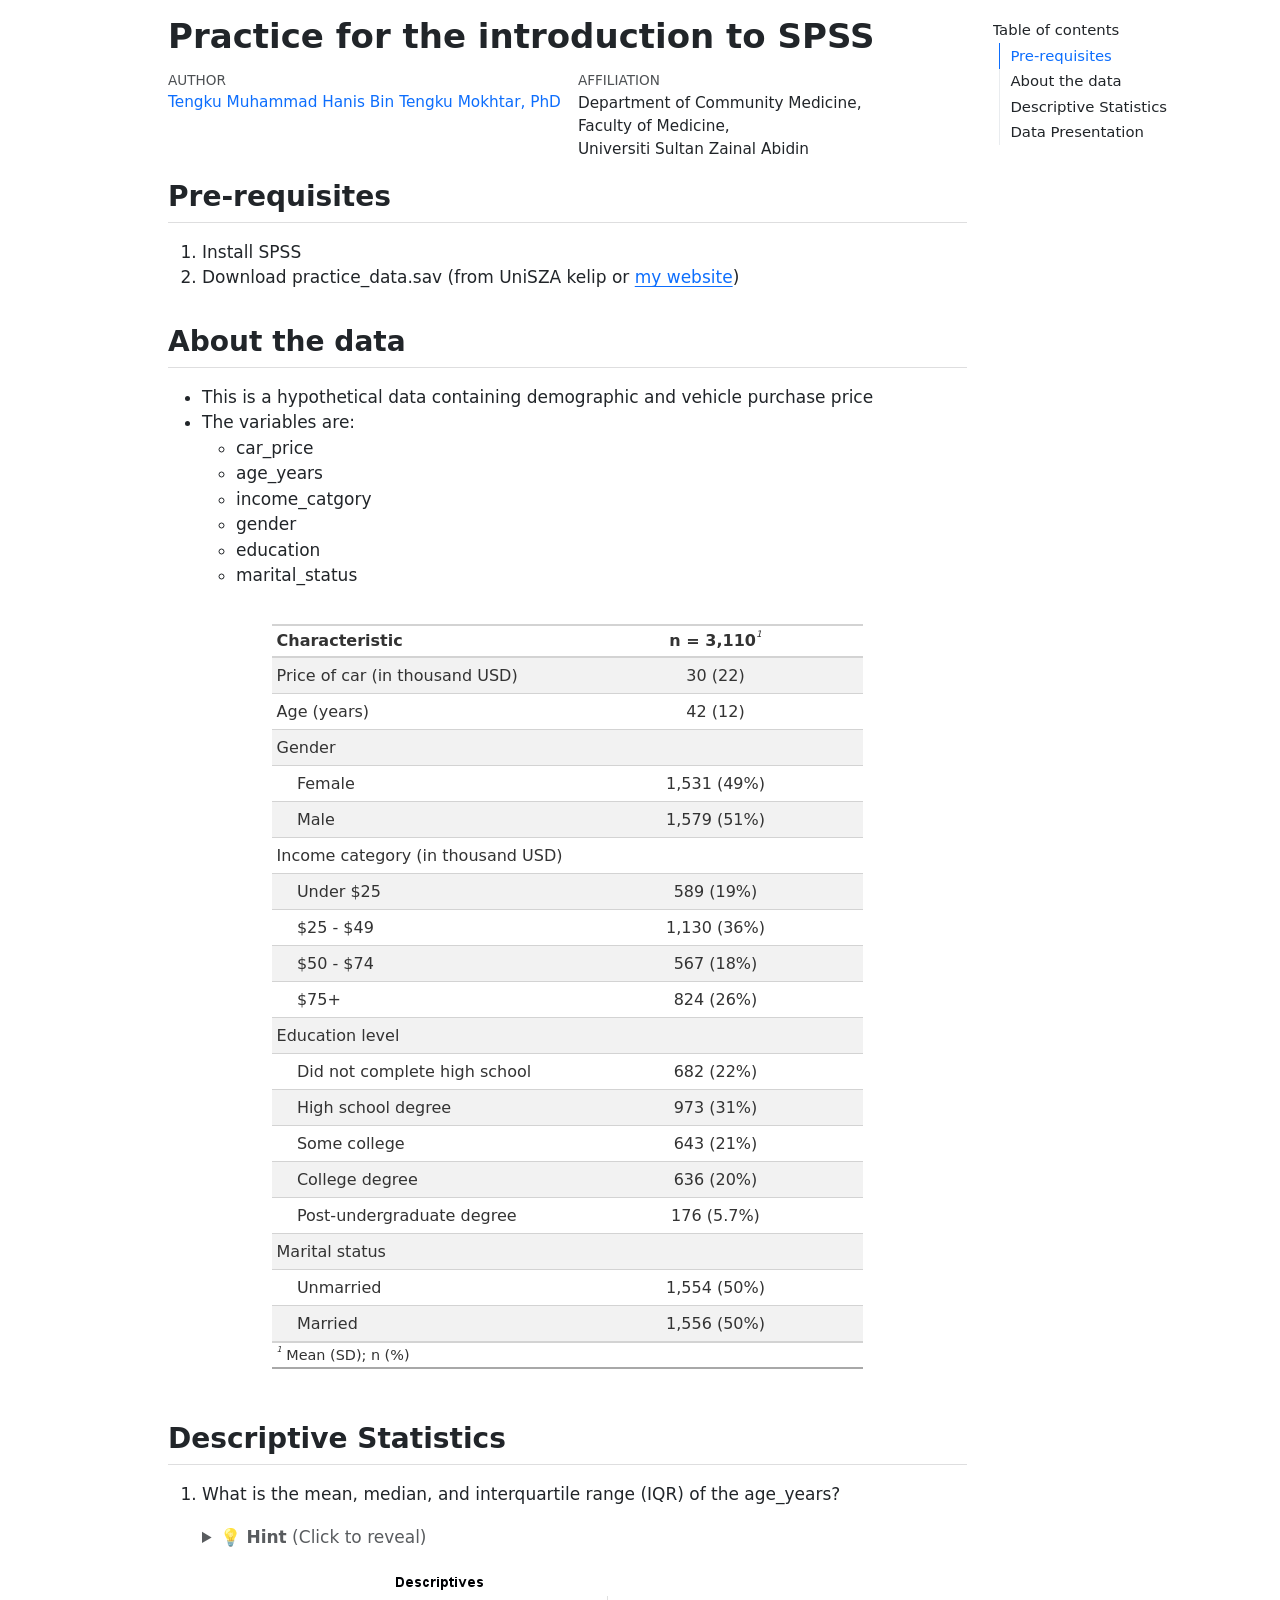
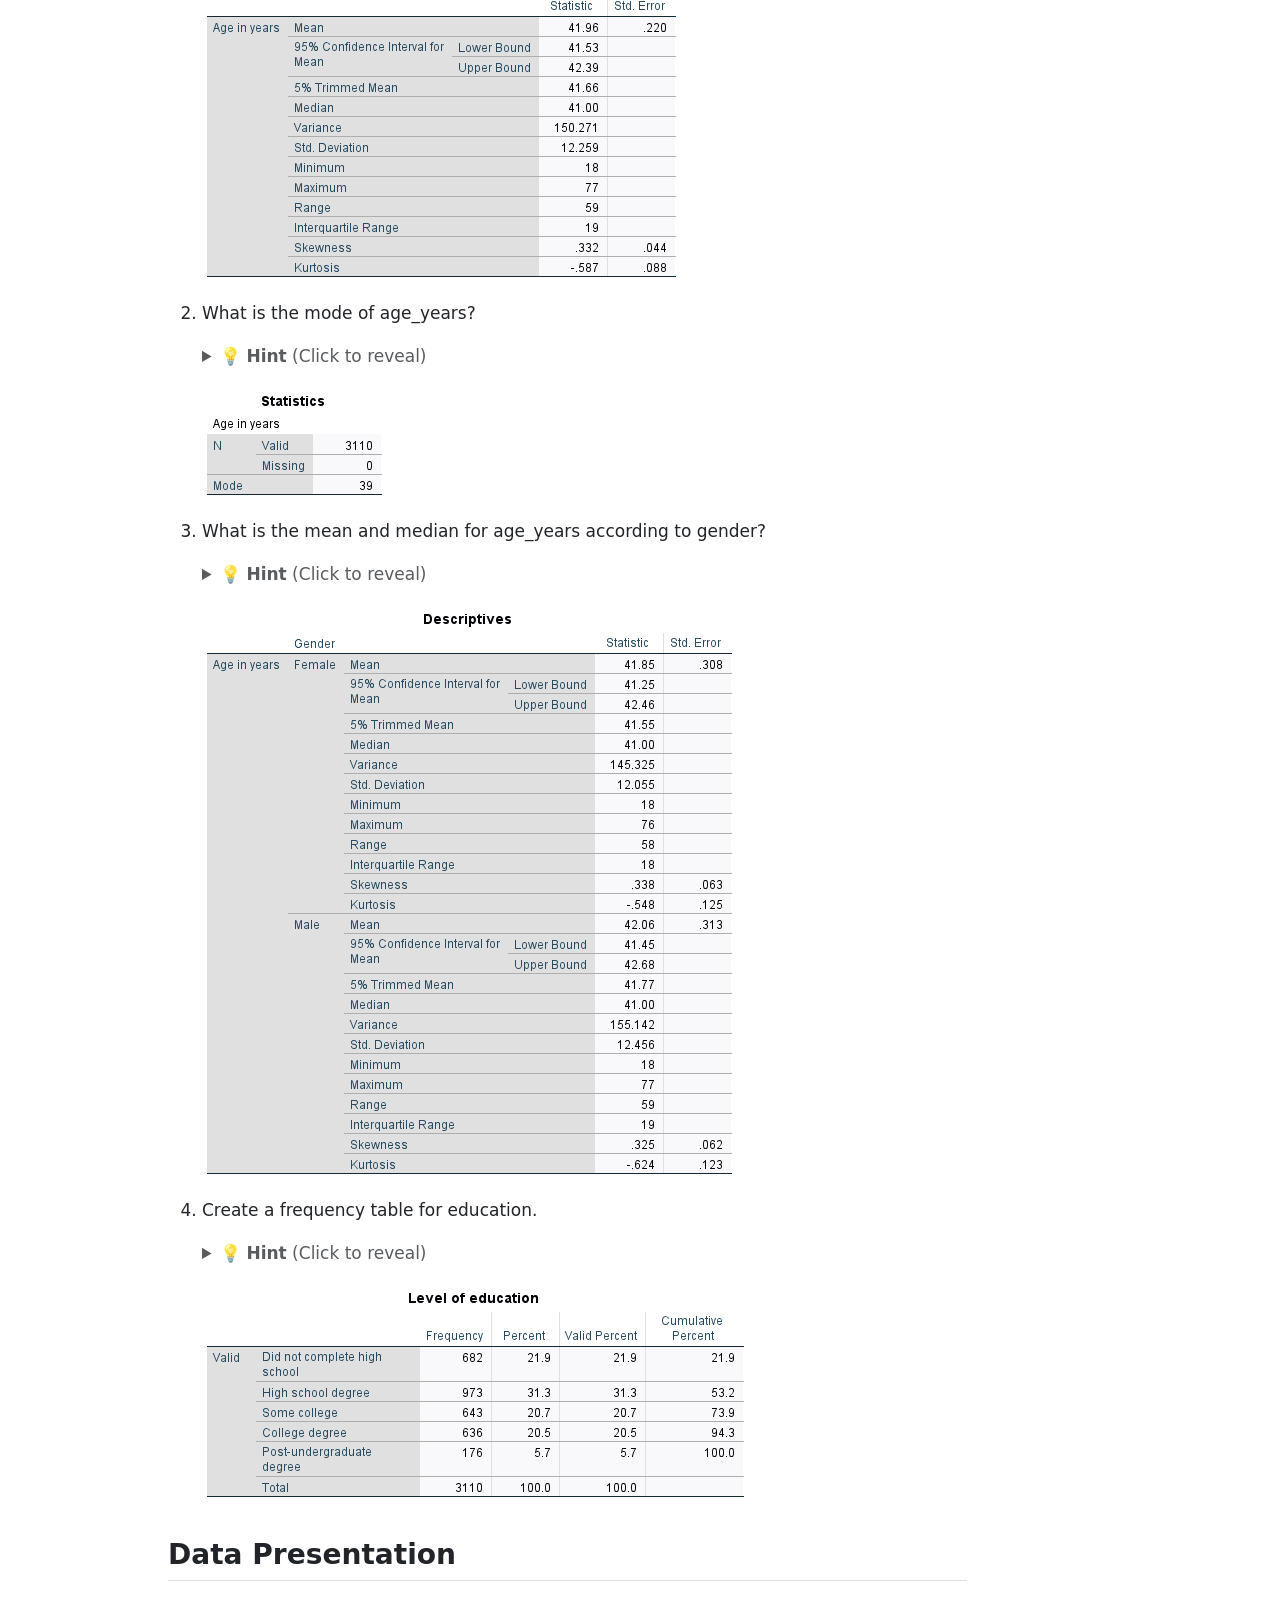
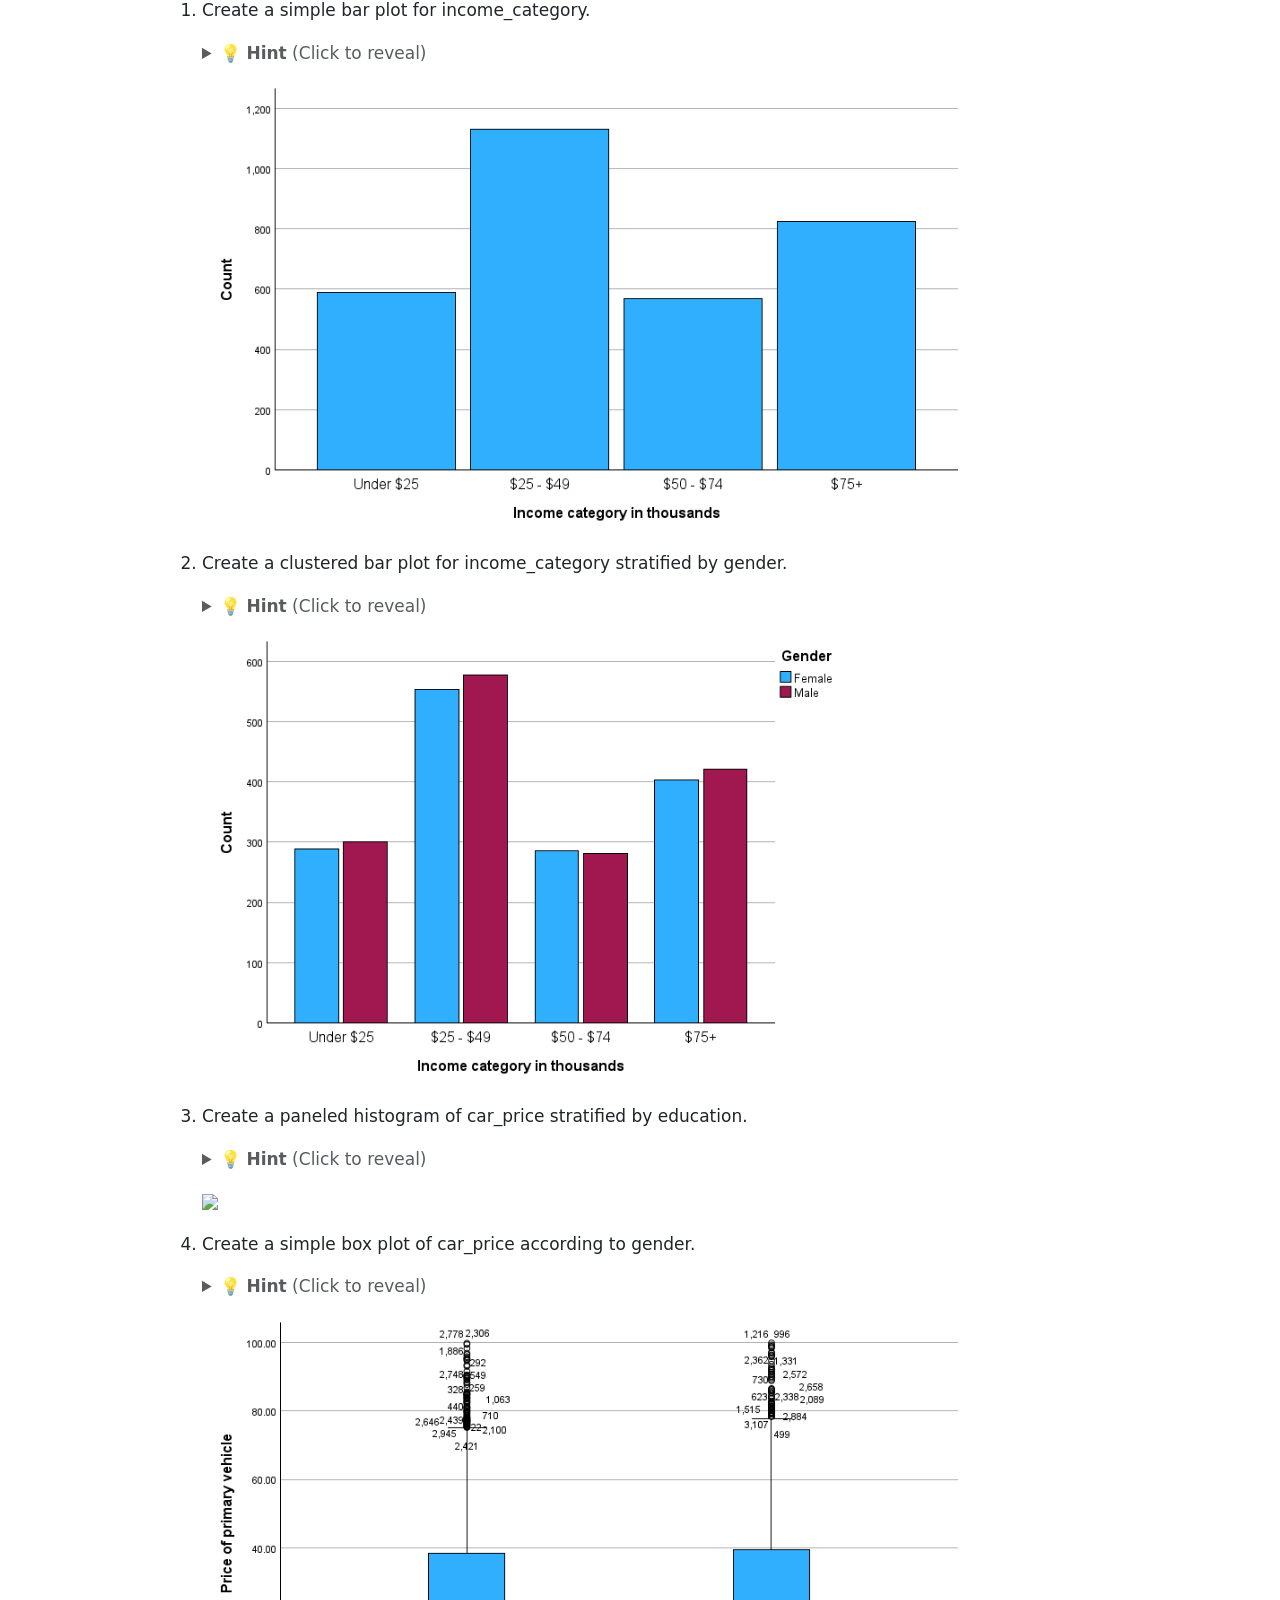
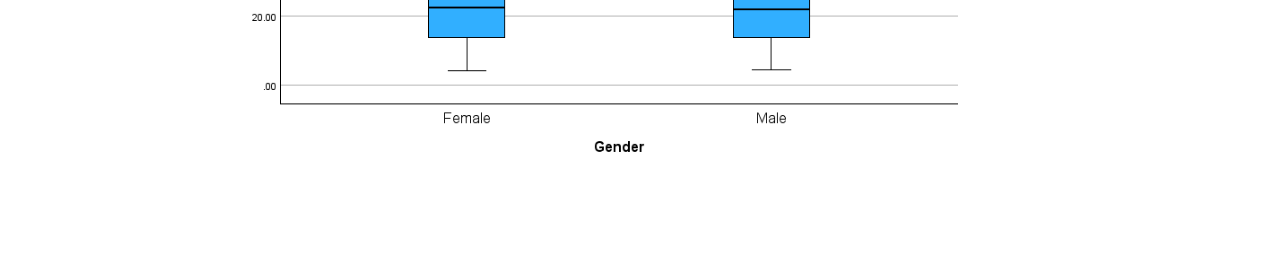
==== commit f02a0e92: "Update answer" ====
--- a/index.html
+++ b/index.html
@@ -1,8 +1,7 @@
 <!DOCTYPE html>
-<!-- saved from url=(0063)https://tengku-hanis.github.io/practice_spss_mbbs/practice.html -->
-<html xmlns="http://www.w3.org/1999/xhtml" lang="en" xml:lang="en"><head><meta http-equiv="Content-Type" content="text/html; charset=UTF-8">
-
-
+<html xmlns="http://www.w3.org/1999/xhtml" lang="en" xml:lang="en"><head>
+
+<meta charset="utf-8">
 <meta name="generator" content="quarto-1.6.42">
 
 <meta name="viewport" content="width=device-width, initial-scale=1.0, user-scalable=yes">
@@ -10,7 +9,7 @@
 <meta name="author" content="Tengku Muhammad Hanis Bin Tengku Mokhtar, PhD">
 
 <title>Practice for the introduction to SPSS</title>
-<style class="anchorjs"></style><style>
+<style>
 code{white-space: pre-wrap;}
 span.smallcaps{font-variant: small-caps;}
 div.columns{display: flex; gap: min(4vw, 1.5em);}
@@ -25,21 +24,21 @@
 </style>
 
 
-<script src="./index_files/clipboard.min.js.download"></script>
-<script src="./index_files/quarto.js.download"></script>
-<script src="./index_files/popper.min.js.download"></script>
-<script src="./index_files/tippy.umd.min.js.download"></script>
-<script src="./index_files/anchor.min.js.download"></script>
-<link href="./index_files/tippy.css" rel="stylesheet">
-<link href="./index_files/quarto-syntax-highlighting-2f5df379a58b258e96c21c0638c20c03.css" rel="stylesheet" id="quarto-text-highlighting-styles">
-<script src="./index_files/bootstrap.min.js.download"></script>
-<link href="./index_files/bootstrap-icons.css" rel="stylesheet">
-<link href="./index_files/bootstrap-1bc8a17f135ab3d594c857e9f48e611b.min.css" rel="stylesheet" append-hash="true" id="quarto-bootstrap" data-mode="light">
+<script src="index_files/libs/clipboard/clipboard.min.js"></script>
+<script src="index_files/libs/quarto-html/quarto.js"></script>
+<script src="index_files/libs/quarto-html/popper.min.js"></script>
+<script src="index_files/libs/quarto-html/tippy.umd.min.js"></script>
+<script src="index_files/libs/quarto-html/anchor.min.js"></script>
+<link href="index_files/libs/quarto-html/tippy.css" rel="stylesheet">
+<link href="index_files/libs/quarto-html/quarto-syntax-highlighting-2f5df379a58b258e96c21c0638c20c03.css" rel="stylesheet" id="quarto-text-highlighting-styles">
+<script src="index_files/libs/bootstrap/bootstrap.min.js"></script>
+<link href="index_files/libs/bootstrap/bootstrap-icons.css" rel="stylesheet">
+<link href="index_files/libs/bootstrap/bootstrap-1bc8a17f135ab3d594c857e9f48e611b.min.css" rel="stylesheet" append-hash="true" id="quarto-bootstrap" data-mode="light">
 
 
 </head>
 
-<body class="quarto-light" data-new-gr-c-s-check-loaded="14.1241.0" data-gr-ext-installed="">
+<body>
 
 <div id="quarto-content" class="page-columns page-rows-contents page-layout-article">
 <div id="quarto-margin-sidebar" class="sidebar margin-sidebar">
@@ -47,10 +46,10 @@
     <h2 id="toc-title">Table of contents</h2>
    
   <ul>
-  <li><a href="https://tengku-hanis.github.io/practice_spss_mbbs/practice.html#pre-requisites" id="toc-pre-requisites" class="nav-link active" data-scroll-target="#pre-requisites">Pre-requisites</a></li>
-  <li><a href="https://tengku-hanis.github.io/practice_spss_mbbs/practice.html#about-the-data" id="toc-about-the-data" class="nav-link" data-scroll-target="#about-the-data">About the data</a></li>
-  <li><a href="https://tengku-hanis.github.io/practice_spss_mbbs/practice.html#descriptive-statistics" id="toc-descriptive-statistics" class="nav-link" data-scroll-target="#descriptive-statistics">Descriptive Statistics</a></li>
-  <li><a href="https://tengku-hanis.github.io/practice_spss_mbbs/practice.html#data-presentation" id="toc-data-presentation" class="nav-link" data-scroll-target="#data-presentation">Data Presentation</a></li>
+  <li><a href="#pre-requisites" id="toc-pre-requisites" class="nav-link active" data-scroll-target="#pre-requisites">Pre-requisites</a></li>
+  <li><a href="#about-the-data" id="toc-about-the-data" class="nav-link" data-scroll-target="#about-the-data">About the data</a></li>
+  <li><a href="#descriptive-statistics" id="toc-descriptive-statistics" class="nav-link" data-scroll-target="#descriptive-statistics">Descriptive Statistics</a></li>
+  <li><a href="#data-presentation" id="toc-data-presentation" class="nav-link" data-scroll-target="#data-presentation">Data Presentation</a></li>
   </ul>
 </nav>
 </div>
@@ -91,14 +90,14 @@
 
 
 <section id="pre-requisites" class="level2">
-<h2 class="anchored" data-anchor-id="pre-requisites">Pre-requisites<a class="anchorjs-link " aria-label="Anchor" data-anchorjs-icon="" href="https://tengku-hanis.github.io/practice_spss_mbbs/practice.html#pre-requisites" style="font: 1em / 1 anchorjs-icons; margin-left: 0.1875em; padding-right: 0.1875em; padding-left: 0.1875em;"></a></h2>
+<h2 class="anchored" data-anchor-id="pre-requisites">Pre-requisites</h2>
 <ol type="1">
 <li>Install SPSS</li>
 <li>Download practice_data.sav (from UniSZA kelip or <a href="https://tengkuhanis.netlify.app/lecture">my website</a>)</li>
 </ol>
 </section>
 <section id="about-the-data" class="level2">
-<h2 class="anchored" data-anchor-id="about-the-data">About the data<a class="anchorjs-link " aria-label="Anchor" data-anchorjs-icon="" href="https://tengku-hanis.github.io/practice_spss_mbbs/practice.html#about-the-data" style="font: 1em / 1 anchorjs-icons; margin-left: 0.1875em; padding-right: 0.1875em; padding-left: 0.1875em;"></a></h2>
+<h2 class="anchored" data-anchor-id="about-the-data">About the data</h2>
 <ul>
 <li>This is a hypothetical data containing demographic and vehicle purchase price</li>
 <li>The variables are:
@@ -113,23 +112,23 @@
 </ul>
 <div class="cell">
 <div class="cell-output-display">
-<div id="znoehyqruj" style="padding-left:0px;padding-right:0px;padding-top:10px;padding-bottom:10px;overflow-x:auto;overflow-y:auto;width:auto;height:auto;">
-<style>#znoehyqruj table {
+<div id="ragbnbfwom" style="padding-left:0px;padding-right:0px;padding-top:10px;padding-bottom:10px;overflow-x:auto;overflow-y:auto;width:auto;height:auto;">
+<style>#ragbnbfwom table {
   font-family: system-ui, 'Segoe UI', Roboto, Helvetica, Arial, sans-serif, 'Apple Color Emoji', 'Segoe UI Emoji', 'Segoe UI Symbol', 'Noto Color Emoji';
   -webkit-font-smoothing: antialiased;
   -moz-osx-font-smoothing: grayscale;
 }
 
-#znoehyqruj thead, #znoehyqruj tbody, #znoehyqruj tfoot, #znoehyqruj tr, #znoehyqruj td, #znoehyqruj th {
+#ragbnbfwom thead, #ragbnbfwom tbody, #ragbnbfwom tfoot, #ragbnbfwom tr, #ragbnbfwom td, #ragbnbfwom th {
   border-style: none;
 }
 
-#znoehyqruj p {
+#ragbnbfwom p {
   margin: 0;
   padding: 0;
 }
 
-#znoehyqruj .gt_table {
+#ragbnbfwom .gt_table {
   display: table;
   border-collapse: collapse;
   line-height: normal;
@@ -155,12 +154,12 @@
   border-left-color: #D3D3D3;
 }
 
-#znoehyqruj .gt_caption {
+#ragbnbfwom .gt_caption {
   padding-top: 4px;
   padding-bottom: 4px;
 }
 
-#znoehyqruj .gt_title {
+#ragbnbfwom .gt_title {
   color: #333333;
   font-size: 125%;
   font-weight: initial;
@@ -172,7 +171,7 @@
   border-bottom-width: 0;
 }
 
-#znoehyqruj .gt_subtitle {
+#ragbnbfwom .gt_subtitle {
   color: #333333;
   font-size: 85%;
   font-weight: initial;
@@ -184,7 +183,7 @@
   border-top-width: 0;
 }
 
-#znoehyqruj .gt_heading {
+#ragbnbfwom .gt_heading {
   background-color: #FFFFFF;
   text-align: center;
   border-bottom-color: #FFFFFF;
@@ -196,13 +195,13 @@
   border-right-color: #D3D3D3;
 }
 
-#znoehyqruj .gt_bottom_border {
+#ragbnbfwom .gt_bottom_border {
   border-bottom-style: solid;
   border-bottom-width: 2px;
   border-bottom-color: #D3D3D3;
 }
 
-#znoehyqruj .gt_col_headings {
+#ragbnbfwom .gt_col_headings {
   border-top-style: solid;
   border-top-width: 2px;
   border-top-color: #D3D3D3;
@@ -217,7 +216,7 @@
   border-right-color: #D3D3D3;
 }
 
-#znoehyqruj .gt_col_heading {
+#ragbnbfwom .gt_col_heading {
   color: #333333;
   background-color: #FFFFFF;
   font-size: 100%;
@@ -237,7 +236,7 @@
   overflow-x: hidden;
 }
 
-#znoehyqruj .gt_column_spanner_outer {
+#ragbnbfwom .gt_column_spanner_outer {
   color: #333333;
   background-color: #FFFFFF;
   font-size: 100%;
@@ -249,15 +248,15 @@
   padding-right: 4px;
 }
 
-#znoehyqruj .gt_column_spanner_outer:first-child {
+#ragbnbfwom .gt_column_spanner_outer:first-child {
   padding-left: 0;
 }
 
-#znoehyqruj .gt_column_spanner_outer:last-child {
+#ragbnbfwom .gt_column_spanner_outer:last-child {
   padding-right: 0;
 }
 
-#znoehyqruj .gt_column_spanner {
+#ragbnbfwom .gt_column_spanner {
   border-bottom-style: solid;
   border-bottom-width: 2px;
   border-bottom-color: #D3D3D3;
@@ -269,11 +268,11 @@
   width: 100%;
 }
 
-#znoehyqruj .gt_spanner_row {
+#ragbnbfwom .gt_spanner_row {
   border-bottom-style: hidden;
 }
 
-#znoehyqruj .gt_group_heading {
+#ragbnbfwom .gt_group_heading {
   padding-top: 8px;
   padding-bottom: 8px;
   padding-left: 5px;
@@ -299,7 +298,7 @@
   text-align: left;
 }
 
-#znoehyqruj .gt_empty_group_heading {
+#ragbnbfwom .gt_empty_group_heading {
   padding: 0.5px;
   color: #333333;
   background-color: #FFFFFF;
@@ -314,15 +313,15 @@
   vertical-align: middle;
 }
 
-#znoehyqruj .gt_from_md > :first-child {
+#ragbnbfwom .gt_from_md > :first-child {
   margin-top: 0;
 }
 
-#znoehyqruj .gt_from_md > :last-child {
+#ragbnbfwom .gt_from_md > :last-child {
   margin-bottom: 0;
 }
 
-#znoehyqruj .gt_row {
+#ragbnbfwom .gt_row {
   padding-top: 8px;
   padding-bottom: 8px;
   padding-left: 5px;
@@ -341,7 +340,7 @@
   overflow-x: hidden;
 }
 
-#znoehyqruj .gt_stub {
+#ragbnbfwom .gt_stub {
   color: #333333;
   background-color: #FFFFFF;
   font-size: 100%;
@@ -354,7 +353,7 @@
   padding-right: 5px;
 }
 
-#znoehyqruj .gt_stub_row_group {
+#ragbnbfwom .gt_stub_row_group {
   color: #333333;
   background-color: #FFFFFF;
   font-size: 100%;
@@ -368,15 +367,15 @@
   vertical-align: top;
 }
 
-#znoehyqruj .gt_row_group_first td {
+#ragbnbfwom .gt_row_group_first td {
   border-top-width: 2px;
 }
 
-#znoehyqruj .gt_row_group_first th {
+#ragbnbfwom .gt_row_group_first th {
   border-top-width: 2px;
 }
 
-#znoehyqruj .gt_summary_row {
+#ragbnbfwom .gt_summary_row {
   color: #333333;
   background-color: #FFFFFF;
   text-transform: inherit;
@@ -386,16 +385,16 @@
   padding-right: 5px;
 }
 
-#znoehyqruj .gt_first_summary_row {
+#ragbnbfwom .gt_first_summary_row {
   border-top-style: solid;
   border-top-color: #D3D3D3;
 }
 
-#znoehyqruj .gt_first_summary_row.thick {
+#ragbnbfwom .gt_first_summary_row.thick {
   border-top-width: 2px;
 }
 
-#znoehyqruj .gt_last_summary_row {
+#ragbnbfwom .gt_last_summary_row {
   padding-top: 8px;
   padding-bottom: 8px;
   padding-left: 5px;
@@ -405,7 +404,7 @@
   border-bottom-color: #D3D3D3;
 }
 
-#znoehyqruj .gt_grand_summary_row {
+#ragbnbfwom .gt_grand_summary_row {
   color: #333333;
   background-color: #FFFFFF;
   text-transform: inherit;
@@ -415,7 +414,7 @@
   padding-right: 5px;
 }
 
-#znoehyqruj .gt_first_grand_summary_row {
+#ragbnbfwom .gt_first_grand_summary_row {
   padding-top: 8px;
   padding-bottom: 8px;
   padding-left: 5px;
@@ -425,7 +424,7 @@
   border-top-color: #D3D3D3;
 }
 
-#znoehyqruj .gt_last_grand_summary_row_top {
+#ragbnbfwom .gt_last_grand_summary_row_top {
   padding-top: 8px;
   padding-bottom: 8px;
   padding-left: 5px;
@@ -435,11 +434,11 @@
   border-bottom-color: #D3D3D3;
 }
 
-#znoehyqruj .gt_striped {
+#ragbnbfwom .gt_striped {
   background-color: rgba(128, 128, 128, 0.05);
 }
 
-#znoehyqruj .gt_table_body {
+#ragbnbfwom .gt_table_body {
   border-top-style: solid;
   border-top-width: 2px;
   border-top-color: #D3D3D3;
@@ -448,7 +447,7 @@
   border-bottom-color: #D3D3D3;
 }
 
-#znoehyqruj .gt_footnotes {
+#ragbnbfwom .gt_footnotes {
   color: #333333;
   background-color: #FFFFFF;
   border-bottom-style: none;
@@ -462,7 +461,7 @@
   border-right-color: #D3D3D3;
 }
 
-#znoehyqruj .gt_footnote {
+#ragbnbfwom .gt_footnote {
   margin: 0px;
   font-size: 90%;
   padding-top: 4px;
@@ -471,7 +470,7 @@
   padding-right: 5px;
 }
 
-#znoehyqruj .gt_sourcenotes {
+#ragbnbfwom .gt_sourcenotes {
   color: #333333;
   background-color: #FFFFFF;
   border-bottom-style: none;
@@ -485,7 +484,7 @@
   border-right-color: #D3D3D3;
 }
 
-#znoehyqruj .gt_sourcenote {
+#ragbnbfwom .gt_sourcenote {
   font-size: 90%;
   padding-top: 4px;
   padding-bottom: 4px;
@@ -493,72 +492,72 @@
   padding-right: 5px;
 }
 
-#znoehyqruj .gt_left {
+#ragbnbfwom .gt_left {
   text-align: left;
 }
 
-#znoehyqruj .gt_center {
+#ragbnbfwom .gt_center {
   text-align: center;
 }
 
-#znoehyqruj .gt_right {
+#ragbnbfwom .gt_right {
   text-align: right;
   font-variant-numeric: tabular-nums;
 }
 
-#znoehyqruj .gt_font_normal {
+#ragbnbfwom .gt_font_normal {
   font-weight: normal;
 }
 
-#znoehyqruj .gt_font_bold {
+#ragbnbfwom .gt_font_bold {
   font-weight: bold;
 }
 
-#znoehyqruj .gt_font_italic {
+#ragbnbfwom .gt_font_italic {
   font-style: italic;
 }
 
-#znoehyqruj .gt_super {
+#ragbnbfwom .gt_super {
   font-size: 65%;
 }
 
-#znoehyqruj .gt_footnote_marks {
+#ragbnbfwom .gt_footnote_marks {
   font-size: 75%;
   vertical-align: 0.4em;
   position: initial;
 }
 
-#znoehyqruj .gt_asterisk {
+#ragbnbfwom .gt_asterisk {
   font-size: 100%;
   vertical-align: 0;
 }
 
-#znoehyqruj .gt_indent_1 {
+#ragbnbfwom .gt_indent_1 {
   text-indent: 5px;
 }
 
-#znoehyqruj .gt_indent_2 {
+#ragbnbfwom .gt_indent_2 {
   text-indent: 10px;
 }
 
-#znoehyqruj .gt_indent_3 {
+#ragbnbfwom .gt_indent_3 {
   text-indent: 15px;
 }
 
-#znoehyqruj .gt_indent_4 {
+#ragbnbfwom .gt_indent_4 {
   text-indent: 20px;
 }
 
-#znoehyqruj .gt_indent_5 {
+#ragbnbfwom .gt_indent_5 {
   text-indent: 25px;
 }
 
-#znoehyqruj .katex-display {
+#ragbnbfwom .katex-display {
   display: inline-flex !important;
   margin-bottom: 0.75em !important;
 }
 
-#znoehyqruj div.Reactable > div.rt-table > div.rt-thead > div.rt-tr.rt-tr-group-header > div.rt-th-group:after {
+#ragbnbfwom div.Reactable > div.rt-table > div.rt-thead > div.rt-tr.rt-tr-group-header > div.rt-th-group:after {
   height: 0px !important;
 }
 </style>
@@ -668,7 +667,7 @@
 </div>
 </section>
 <section id="descriptive-statistics" class="level2">
-<h2 class="anchored" data-anchor-id="descriptive-statistics">Descriptive Statistics<a class="anchorjs-link " aria-label="Anchor" data-anchorjs-icon="" href="https://tengku-hanis.github.io/practice_spss_mbbs/practice.html#descriptive-statistics" style="font: 1em / 1 anchorjs-icons; margin-left: 0.1875em; padding-right: 0.1875em; padding-left: 0.1875em;"></a></h2>
+<h2 class="anchored" data-anchor-id="descriptive-statistics">Descriptive Statistics</h2>
 <ol type="1">
 <li><p>What is the mean, median, and interquartile range (IQR) of the age_years?</p>
 <details>
@@ -677,7 +676,7 @@
 </summary>
 <p><em>Use Explore</em></p>
 </details>
-<p><img src="./index_files/clipboard-3273759951.png" class="img-fluid"></p></li>
+<p><img src="images/clipboard-3273759951.png" class="img-fluid"></p></li>
 <li><p>What is the mode of age_years?</p>
 <details>
 <summary>
@@ -685,7 +684,7 @@
 </summary>
 <p><em>Use Analyze &gt; Descriptive Statistics &gt; Frequencies…. &gt; Statistics… &gt; Central Tendency &gt; Mode</em></p>
 </details>
-<p><img src="./index_files/clipboard-1036789760.png" class="img-fluid"></p></li>
+<p><img src="images/clipboard-1036789760.png" class="img-fluid"></p></li>
 <li><p>What is the mean and median for age_years according to gender?</p>
 <details>
 <summary>
@@ -693,7 +692,7 @@
 </summary>
 <p><em>Use Analyze &gt; Descriptive Statistics &gt; Explore… &gt; Insert variables in Dependent List and Factor List</em></p>
 </details>
-<p><img src="./index_files/clipboard-935847497.png" class="img-fluid"></p></li>
+<p><img src="images/clipboard-935847497.png" class="img-fluid"></p></li>
 <li><p>Create a frequency table for education.</p>
 <details>
 <summary>
@@ -701,11 +700,11 @@
 </summary>
 <p><em>Use Analyze &gt; Descriptive Statistics &gt; Frequencies…. &gt; Check Display frequency tables</em></p>
 </details>
-<p><img src="./index_files/clipboard-4070068612.png" class="img-fluid"></p></li>
+<p><img src="images/clipboard-4070068612.png" class="img-fluid"></p></li>
 </ol>
 </section>
 <section id="data-presentation" class="level2">
-<h2 class="anchored" data-anchor-id="data-presentation">Data Presentation<a class="anchorjs-link " aria-label="Anchor" data-anchorjs-icon="" href="https://tengku-hanis.github.io/practice_spss_mbbs/practice.html#data-presentation" style="font: 1em / 1 anchorjs-icons; margin-left: 0.1875em; padding-right: 0.1875em; padding-left: 0.1875em;"></a></h2>
+<h2 class="anchored" data-anchor-id="data-presentation">Data Presentation</h2>
 <ol type="1">
 <li><p>Create a simple bar plot for income_category.</p>
 <details>
@@ -714,7 +713,7 @@
 </summary>
 <p><em>Use Graphs &gt; Bar… &gt; Simple</em></p>
 </details>
-<p><img src="./index_files/clipboard-4065325318.png" class="img-fluid"></p></li>
+<p><img src="images/clipboard-4065325318.png" class="img-fluid"></p></li>
 <li><p>Create a clustered bar plot for income_category stratified by gender.</p>
 <details>
 <summary>
@@ -722,7 +721,7 @@
 </summary>
 <p><em>Use Graphs &gt; Bar… &gt; Clustered</em></p>
 </details>
-<p><img src="./index_files/clipboard-4263250354.png" class="img-fluid"></p></li>
+<p><img src="images/clipboard-4263250354.png" class="img-fluid"></p></li>
 <li><p>Create a paneled histogram of car_price stratified by education.</p>
 <details>
 <summary>
@@ -730,7 +729,7 @@
 </summary>
 <p><em>Use Graphs &gt; Histogram… &gt; Clustered &gt; Put variables in Variable box and Rows box</em></p>
 </details>
-<p><img src="./index_files/clipboard-4192501040.png" class="img-fluid"></p></li>
+<p><img src="images/clipboard-3184456484.png" class="img-fluid"></p></li>
 <li><p>Create a simple box plot of car_price according to gender.</p>
 <details>
 <summary>
@@ -738,7 +737,7 @@
 </summary>
 <p><em>Use Graphs &gt; Bxplot… &gt; Simple&gt; Put variables in Variable box and Category Axis box</em></p>
 </details>
-<p><img src="./index_files/clipboard-3714301127.png" class="img-fluid"></p></li>
+<p><img src="images/clipboard-3714301127.png" class="img-fluid"></p></li>
 </ol>
 </section>
 
@@ -1166,24 +1165,4 @@
 
 
 
-</body><grammarly-desktop-integration data-grammarly-shadow-root="true"><template shadowrootmode="open"><style>
-      div.grammarly-desktop-integration {
-        position: absolute;
-        width: 1px;
-        height: 1px;
-        padding: 0;
-        margin: -1px;
-        overflow: hidden;
-        clip: rect(0, 0, 0, 0);
-        white-space: nowrap;
-        border: 0;
-        -moz-user-select: none;
-        -webkit-user-select: none;
-        -ms-user-select:none;
-        user-select:none;
-      }
-
-      div.grammarly-desktop-integration:before {
-        content: attr(data-content);
-      }
-    </style><div aria-label="grammarly-integration" role="group" tabindex="-1" class="grammarly-desktop-integration" data-content="{&quot;mode&quot;:&quot;full&quot;,&quot;isActive&quot;:true,&quot;isUserDisabled&quot;:false}"></div></template></grammarly-desktop-integration></html>+</body></html>
--- a/index_files/libs/quarto-html/tippy.css
+++ b/index_files/libs/quarto-html/tippy.css
@@ -0,0 +1 @@
+.tippy-box[data-animation=fade][data-state=hidden]{opacity:0}[data-tippy-root]{max-width:calc(100vw - 10px)}.tippy-box{position:relative;background-color:#333;color:#fff;border-radius:4px;font-size:14px;line-height:1.4;white-space:normal;outline:0;transition-property:transform,visibility,opacity}.tippy-box[data-placement^=top]>.tippy-arrow{bottom:0}.tippy-box[data-placement^=top]>.tippy-arrow:before{bottom:-7px;left:0;border-width:8px 8px 0;border-top-color:initial;transform-origin:center top}.tippy-box[data-placement^=bottom]>.tippy-arrow{top:0}.tippy-box[data-placement^=bottom]>.tippy-arrow:before{top:-7px;left:0;border-width:0 8px 8px;border-bottom-color:initial;transform-origin:center bottom}.tippy-box[data-placement^=left]>.tippy-arrow{right:0}.tippy-box[data-placement^=left]>.tippy-arrow:before{border-width:8px 0 8px 8px;border-left-color:initial;right:-7px;transform-origin:center left}.tippy-box[data-placement^=right]>.tippy-arrow{left:0}.tippy-box[data-placement^=right]>.tippy-arrow:before{left:-7px;border-width:8px 8px 8px 0;border-right-color:initial;transform-origin:center right}.tippy-box[data-inertia][data-state=visible]{transition-timing-function:cubic-bezier(.54,1.5,.38,1.11)}.tippy-arrow{width:16px;height:16px;color:#333}.tippy-arrow:before{content:"";position:absolute;border-color:transparent;border-style:solid}.tippy-content{position:relative;padding:5px 9px;z-index:1}
--- a/index_files/libs/quarto-html/quarto-syntax-highlighting-2f5df379a58b258e96c21c0638c20c03.css
+++ b/index_files/libs/quarto-html/quarto-syntax-highlighting-2f5df379a58b258e96c21c0638c20c03.css
@@ -0,0 +1,205 @@
+/* quarto syntax highlight colors */
+:root {
+  --quarto-hl-ot-color: #003B4F;
+  --quarto-hl-at-color: #657422;
+  --quarto-hl-ss-color: #20794D;
+  --quarto-hl-an-color: #5E5E5E;
+  --quarto-hl-fu-color: #4758AB;
+  --quarto-hl-st-color: #20794D;
+  --quarto-hl-cf-color: #003B4F;
+  --quarto-hl-op-color: #5E5E5E;
+  --quarto-hl-er-color: #AD0000;
+  --quarto-hl-bn-color: #AD0000;
+  --quarto-hl-al-color: #AD0000;
+  --quarto-hl-va-color: #111111;
+  --quarto-hl-bu-color: inherit;
+  --quarto-hl-ex-color: inherit;
+  --quarto-hl-pp-color: #AD0000;
+  --quarto-hl-in-color: #5E5E5E;
+  --quarto-hl-vs-color: #20794D;
+  --quarto-hl-wa-color: #5E5E5E;
+  --quarto-hl-do-color: #5E5E5E;
+  --quarto-hl-im-color: #00769E;
+  --quarto-hl-ch-color: #20794D;
+  --quarto-hl-dt-color: #AD0000;
+  --quarto-hl-fl-color: #AD0000;
+  --quarto-hl-co-color: #5E5E5E;
+  --quarto-hl-cv-color: #5E5E5E;
+  --quarto-hl-cn-color: #8f5902;
+  --quarto-hl-sc-color: #5E5E5E;
+  --quarto-hl-dv-color: #AD0000;
+  --quarto-hl-kw-color: #003B4F;
+}
+
+/* other quarto variables */
+:root {
+  --quarto-font-monospace: SFMono-Regular, Menlo, Monaco, Consolas, "Liberation Mono", "Courier New", monospace;
+}
+
+pre > code.sourceCode > span {
+  color: #003B4F;
+}
+
+code span {
+  color: #003B4F;
+}
+
+code.sourceCode > span {
+  color: #003B4F;
+}
+
+div.sourceCode,
+div.sourceCode pre.sourceCode {
+  color: #003B4F;
+}
+
+code span.ot {
+  color: #003B4F;
+  font-style: inherit;
+}
+
+code span.at {
+  color: #657422;
+  font-style: inherit;
+}
+
+code span.ss {
+  color: #20794D;
+  font-style: inherit;
+}
+
+code span.an {
+  color: #5E5E5E;
+  font-style: inherit;
+}
+
+code span.fu {
+  color: #4758AB;
+  font-style: inherit;
+}
+
+code span.st {
+  color: #20794D;
+  font-style: inherit;
+}
+
+code span.cf {
+  color: #003B4F;
+  font-weight: bold;
+  font-style: inherit;
+}
+
+code span.op {
+  color: #5E5E5E;
+  font-style: inherit;
+}
+
+code span.er {
+  color: #AD0000;
+  font-style: inherit;
+}
+
+code span.bn {
+  color: #AD0000;
+  font-style: inherit;
+}
+
+code span.al {
+  color: #AD0000;
+  font-style: inherit;
+}
+
+code span.va {
+  color: #111111;
+  font-style: inherit;
+}
+
+code span.bu {
+  font-style: inherit;
+}
+
+code span.ex {
+  font-style: inherit;
+}
+
+code span.pp {
+  color: #AD0000;
+  font-style: inherit;
+}
+
+code span.in {
+  color: #5E5E5E;
+  font-style: inherit;
+}
+
+code span.vs {
+  color: #20794D;
+  font-style: inherit;
+}
+
+code span.wa {
+  color: #5E5E5E;
+  font-style: italic;
+}
+
+code span.do {
+  color: #5E5E5E;
+  font-style: italic;
+}
+
+code span.im {
+  color: #00769E;
+  font-style: inherit;
+}
+
+code span.ch {
+  color: #20794D;
+  font-style: inherit;
+}
+
+code span.dt {
+  color: #AD0000;
+  font-style: inherit;
+}
+
+code span.fl {
+  color: #AD0000;
+  font-style: inherit;
+}
+
+code span.co {
+  color: #5E5E5E;
+  font-style: inherit;
+}
+
+code span.cv {
+  color: #5E5E5E;
+  font-style: italic;
+}
+
+code span.cn {
+  color: #8f5902;
+  font-style: inherit;
+}
+
+code span.sc {
+  color: #5E5E5E;
+  font-style: inherit;
+}
+
+code span.dv {
+  color: #AD0000;
+  font-style: inherit;
+}
+
+code span.kw {
+  color: #003B4F;
+  font-weight: bold;
+  font-style: inherit;
+}
+
+.prevent-inlining {
+  content: "</";
+}
+
+/*# sourceMappingURL=35eb38a806ee71ea6d2563be2308c832.css.map */
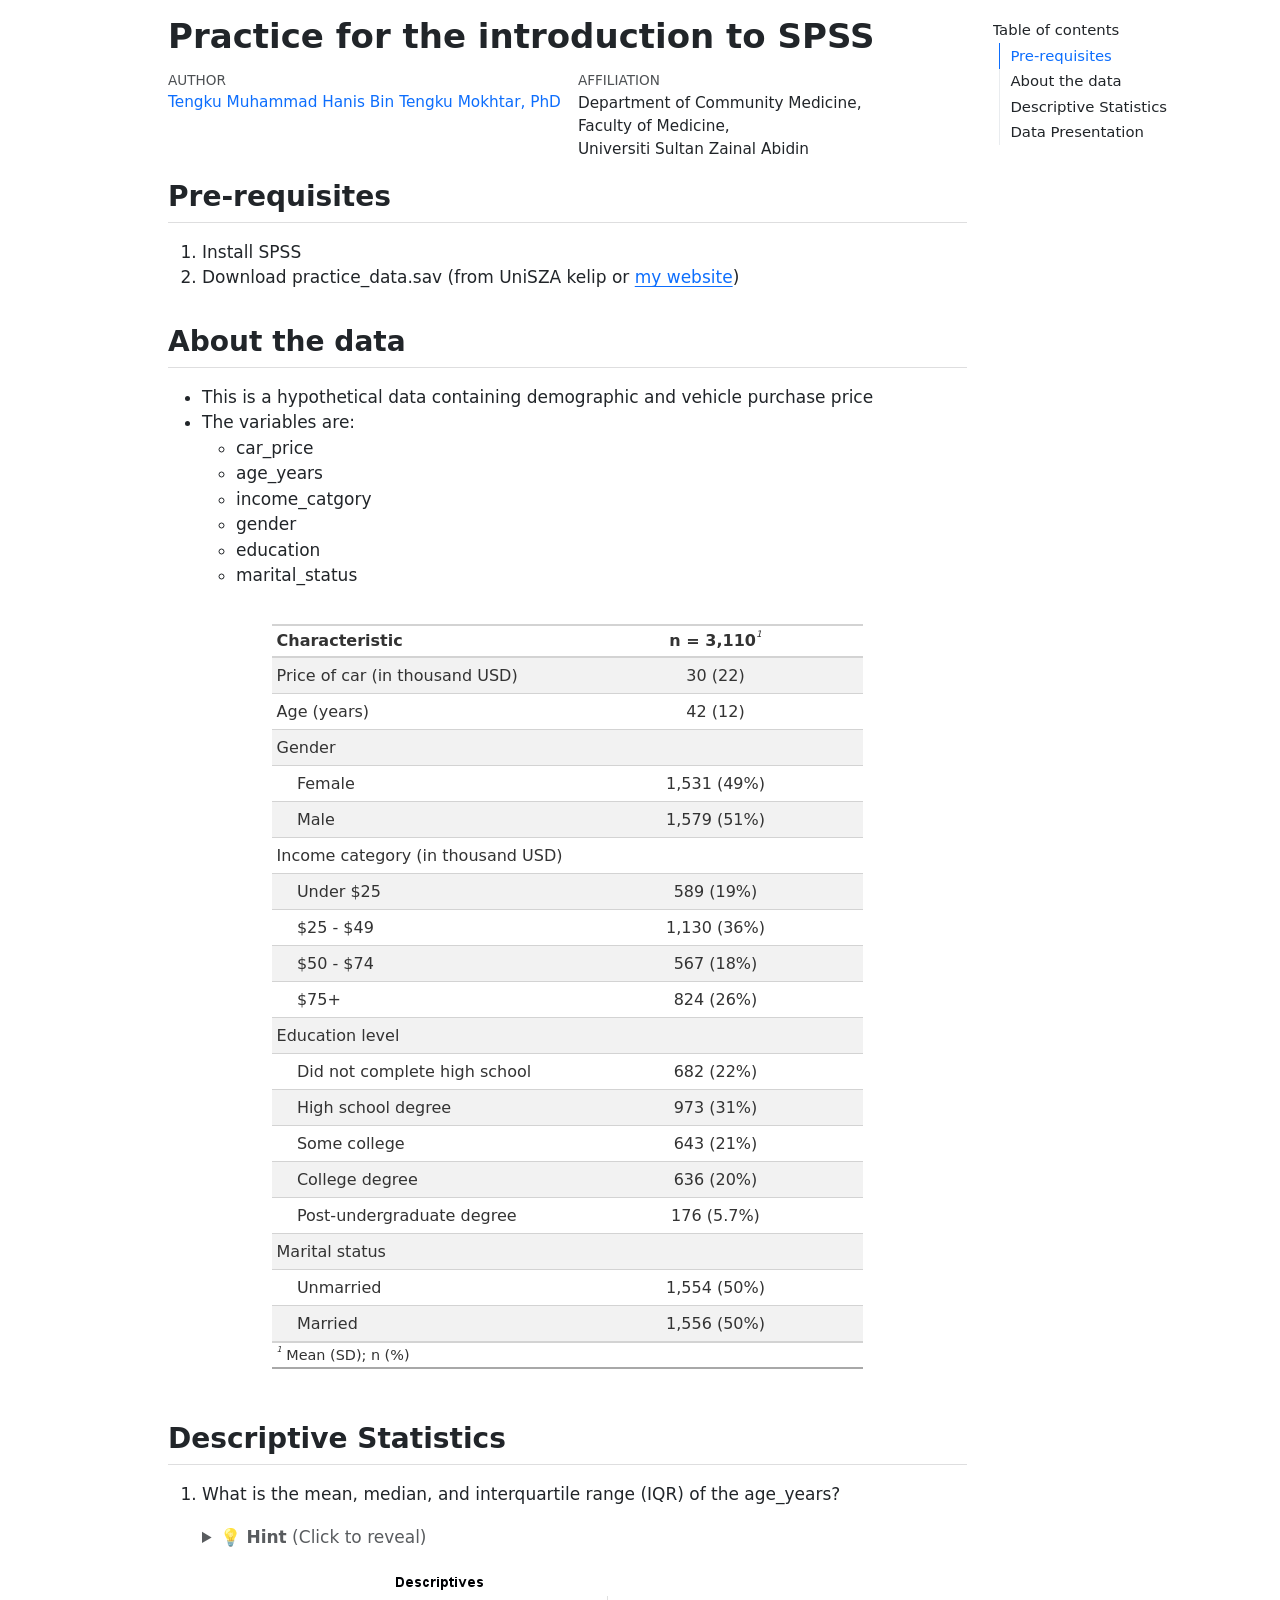
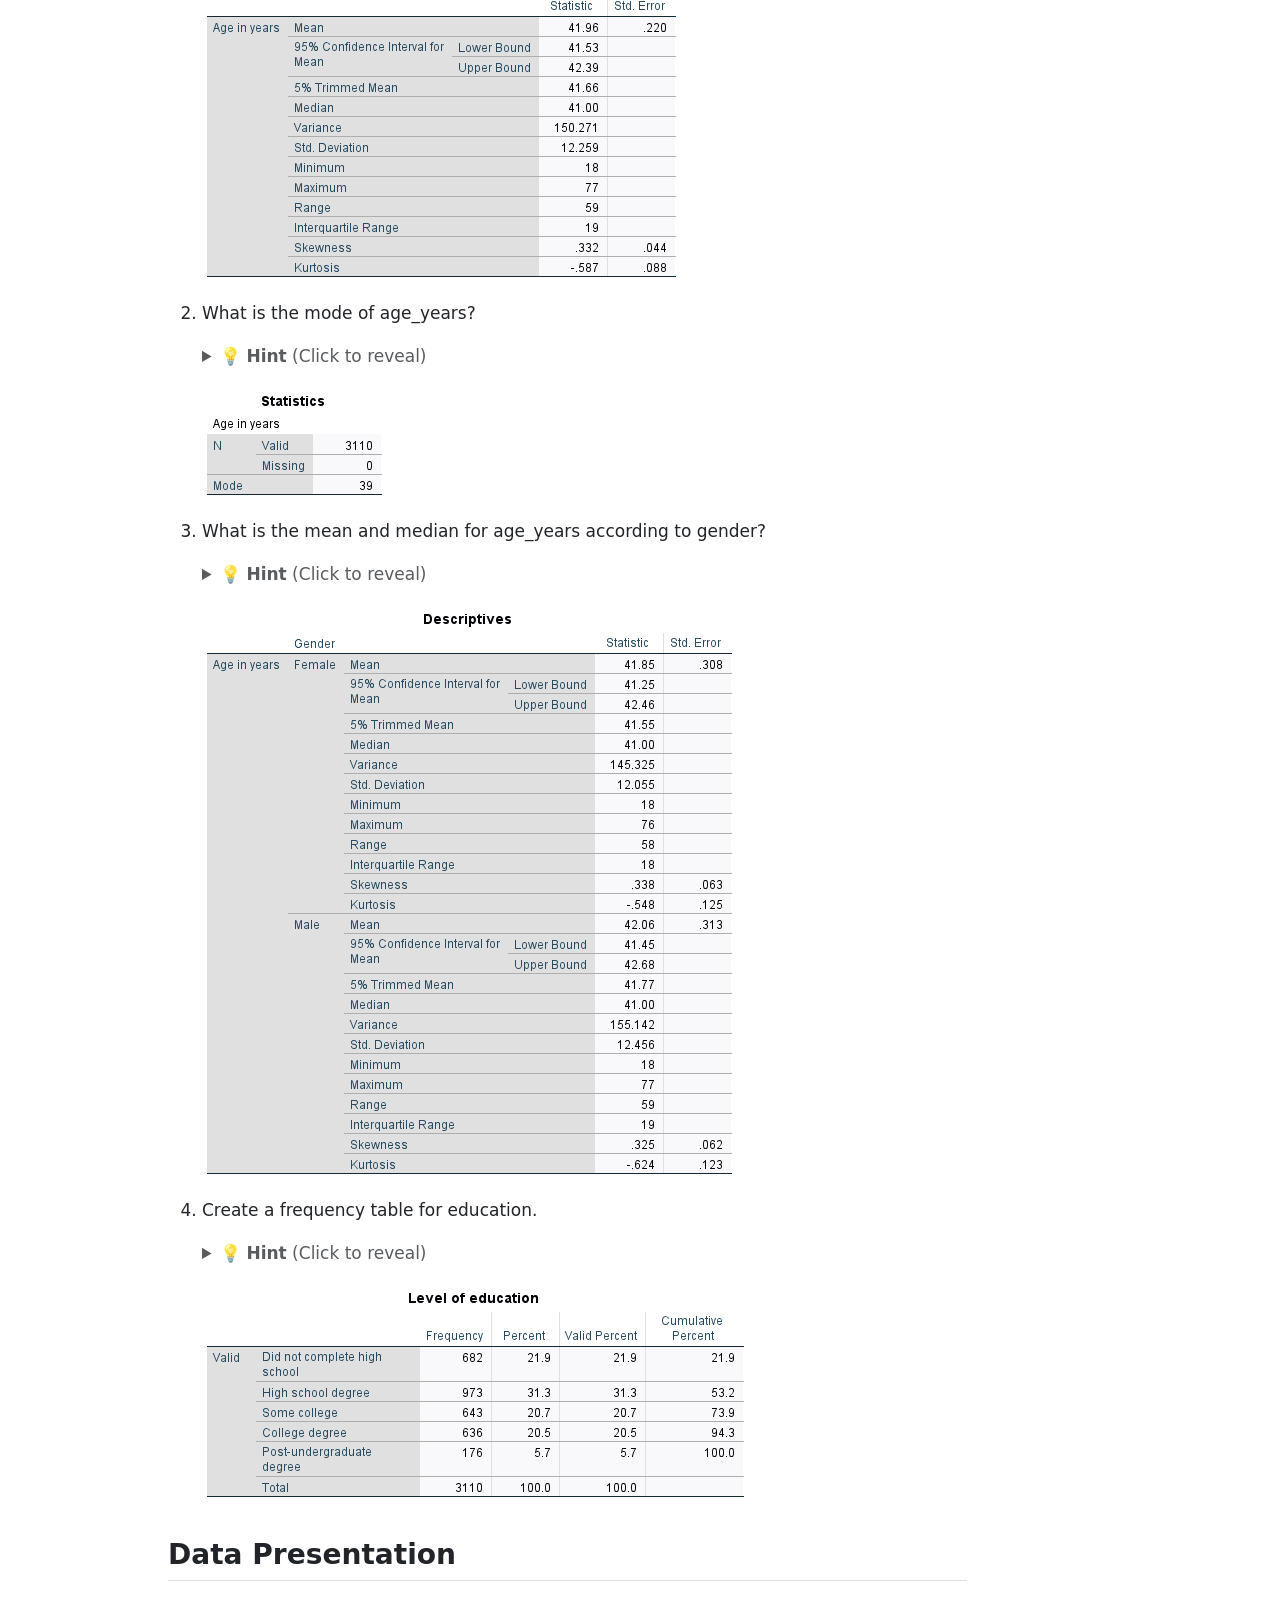
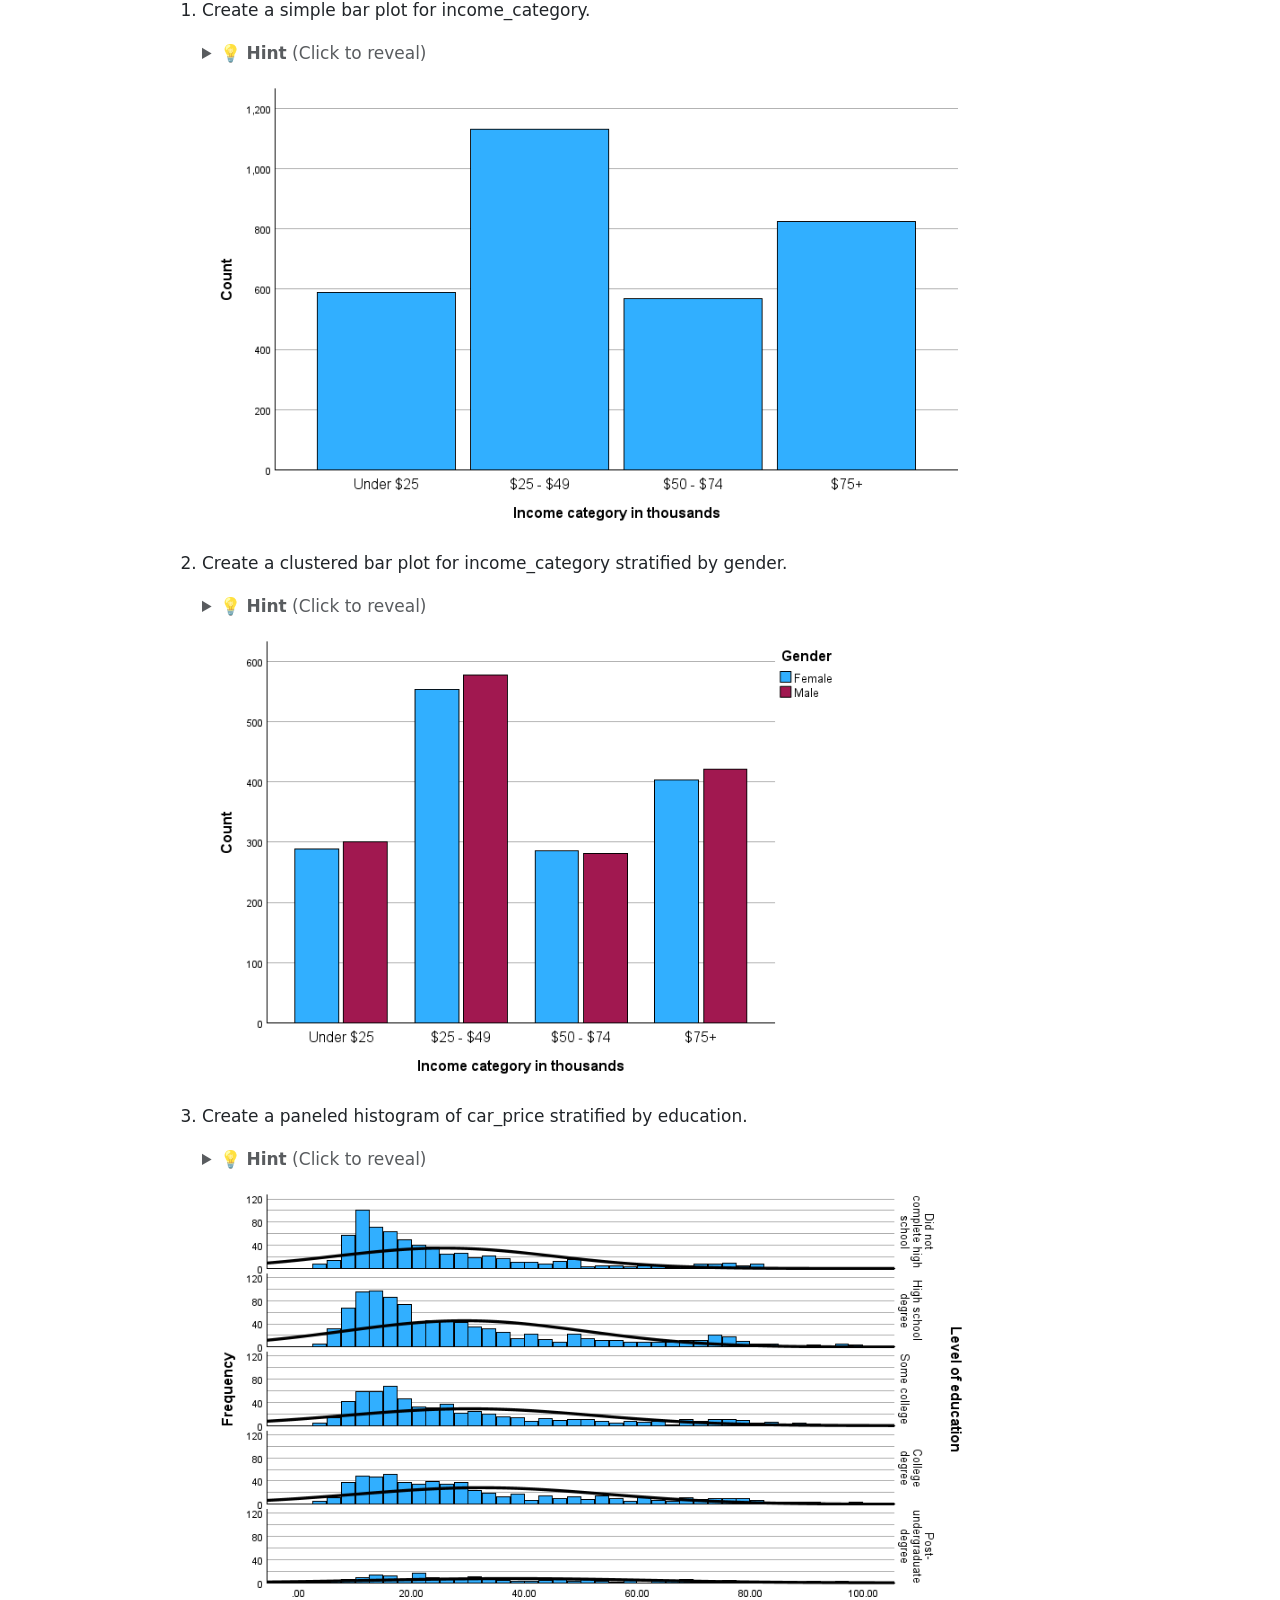
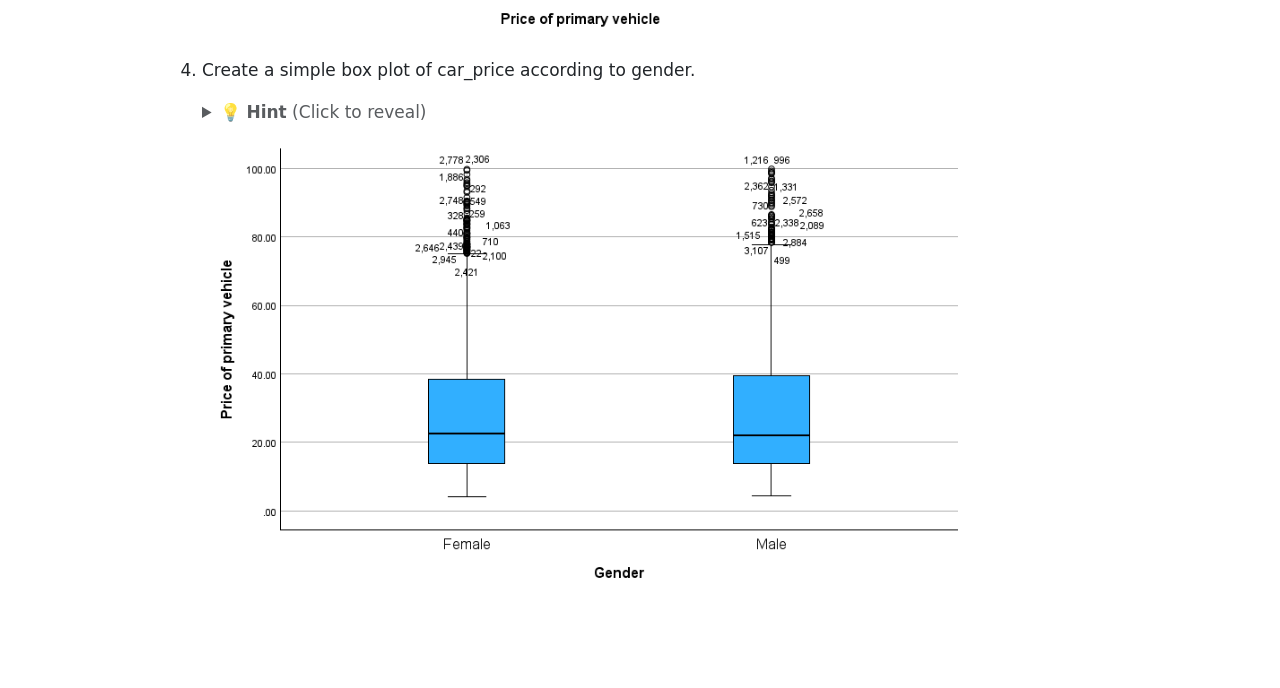
==== commit de11c203: "Update answer" ====
--- a/index.html
+++ b/index.html
@@ -112,23 +112,23 @@
 </ul>
 <div class="cell">
 <div class="cell-output-display">
-<div id="ragbnbfwom" style="padding-left:0px;padding-right:0px;padding-top:10px;padding-bottom:10px;overflow-x:auto;overflow-y:auto;width:auto;height:auto;">
-<style>#ragbnbfwom table {
+<div id="xjqhcjtajw" style="padding-left:0px;padding-right:0px;padding-top:10px;padding-bottom:10px;overflow-x:auto;overflow-y:auto;width:auto;height:auto;">
+<style>#xjqhcjtajw table {
   font-family: system-ui, 'Segoe UI', Roboto, Helvetica, Arial, sans-serif, 'Apple Color Emoji', 'Segoe UI Emoji', 'Segoe UI Symbol', 'Noto Color Emoji';
   -webkit-font-smoothing: antialiased;
   -moz-osx-font-smoothing: grayscale;
 }
 
-#ragbnbfwom thead, #ragbnbfwom tbody, #ragbnbfwom tfoot, #ragbnbfwom tr, #ragbnbfwom td, #ragbnbfwom th {
+#xjqhcjtajw thead, #xjqhcjtajw tbody, #xjqhcjtajw tfoot, #xjqhcjtajw tr, #xjqhcjtajw td, #xjqhcjtajw th {
   border-style: none;
 }
 
-#ragbnbfwom p {
+#xjqhcjtajw p {
   margin: 0;
   padding: 0;
 }
 
-#ragbnbfwom .gt_table {
+#xjqhcjtajw .gt_table {
   display: table;
   border-collapse: collapse;
   line-height: normal;
@@ -154,12 +154,12 @@
   border-left-color: #D3D3D3;
 }
 
-#ragbnbfwom .gt_caption {
+#xjqhcjtajw .gt_caption {
   padding-top: 4px;
   padding-bottom: 4px;
 }
 
-#ragbnbfwom .gt_title {
+#xjqhcjtajw .gt_title {
   color: #333333;
   font-size: 125%;
   font-weight: initial;
@@ -171,7 +171,7 @@
   border-bottom-width: 0;
 }
 
-#ragbnbfwom .gt_subtitle {
+#xjqhcjtajw .gt_subtitle {
   color: #333333;
   font-size: 85%;
   font-weight: initial;
@@ -183,7 +183,7 @@
   border-top-width: 0;
 }
 
-#ragbnbfwom .gt_heading {
+#xjqhcjtajw .gt_heading {
   background-color: #FFFFFF;
   text-align: center;
   border-bottom-color: #FFFFFF;
@@ -195,13 +195,13 @@
   border-right-color: #D3D3D3;
 }
 
-#ragbnbfwom .gt_bottom_border {
+#xjqhcjtajw .gt_bottom_border {
   border-bottom-style: solid;
   border-bottom-width: 2px;
   border-bottom-color: #D3D3D3;
 }
 
-#ragbnbfwom .gt_col_headings {
+#xjqhcjtajw .gt_col_headings {
   border-top-style: solid;
   border-top-width: 2px;
   border-top-color: #D3D3D3;
@@ -216,7 +216,7 @@
   border-right-color: #D3D3D3;
 }
 
-#ragbnbfwom .gt_col_heading {
+#xjqhcjtajw .gt_col_heading {
   color: #333333;
   background-color: #FFFFFF;
   font-size: 100%;
@@ -236,7 +236,7 @@
   overflow-x: hidden;
 }
 
-#ragbnbfwom .gt_column_spanner_outer {
+#xjqhcjtajw .gt_column_spanner_outer {
   color: #333333;
   background-color: #FFFFFF;
   font-size: 100%;
@@ -248,15 +248,15 @@
   padding-right: 4px;
 }
 
-#ragbnbfwom .gt_column_spanner_outer:first-child {
+#xjqhcjtajw .gt_column_spanner_outer:first-child {
   padding-left: 0;
 }
 
-#ragbnbfwom .gt_column_spanner_outer:last-child {
+#xjqhcjtajw .gt_column_spanner_outer:last-child {
   padding-right: 0;
 }
 
-#ragbnbfwom .gt_column_spanner {
+#xjqhcjtajw .gt_column_spanner {
   border-bottom-style: solid;
   border-bottom-width: 2px;
   border-bottom-color: #D3D3D3;
@@ -268,11 +268,11 @@
   width: 100%;
 }
 
-#ragbnbfwom .gt_spanner_row {
+#xjqhcjtajw .gt_spanner_row {
   border-bottom-style: hidden;
 }
 
-#ragbnbfwom .gt_group_heading {
+#xjqhcjtajw .gt_group_heading {
   padding-top: 8px;
   padding-bottom: 8px;
   padding-left: 5px;
@@ -298,7 +298,7 @@
   text-align: left;
 }
 
-#ragbnbfwom .gt_empty_group_heading {
+#xjqhcjtajw .gt_empty_group_heading {
   padding: 0.5px;
   color: #333333;
   background-color: #FFFFFF;
@@ -313,15 +313,15 @@
   vertical-align: middle;
 }
 
-#ragbnbfwom .gt_from_md > :first-child {
+#xjqhcjtajw .gt_from_md > :first-child {
   margin-top: 0;
 }
 
-#ragbnbfwom .gt_from_md > :last-child {
+#xjqhcjtajw .gt_from_md > :last-child {
   margin-bottom: 0;
 }
 
-#ragbnbfwom .gt_row {
+#xjqhcjtajw .gt_row {
   padding-top: 8px;
   padding-bottom: 8px;
   padding-left: 5px;
@@ -340,7 +340,7 @@
   overflow-x: hidden;
 }
 
-#ragbnbfwom .gt_stub {
+#xjqhcjtajw .gt_stub {
   color: #333333;
   background-color: #FFFFFF;
   font-size: 100%;
@@ -353,7 +353,7 @@
   padding-right: 5px;
 }
 
-#ragbnbfwom .gt_stub_row_group {
+#xjqhcjtajw .gt_stub_row_group {
   color: #333333;
   background-color: #FFFFFF;
   font-size: 100%;
@@ -367,15 +367,15 @@
   vertical-align: top;
 }
 
-#ragbnbfwom .gt_row_group_first td {
+#xjqhcjtajw .gt_row_group_first td {
   border-top-width: 2px;
 }
 
-#ragbnbfwom .gt_row_group_first th {
+#xjqhcjtajw .gt_row_group_first th {
   border-top-width: 2px;
 }
 
-#ragbnbfwom .gt_summary_row {
+#xjqhcjtajw .gt_summary_row {
   color: #333333;
   background-color: #FFFFFF;
   text-transform: inherit;
@@ -385,16 +385,16 @@
   padding-right: 5px;
 }
 
-#ragbnbfwom .gt_first_summary_row {
+#xjqhcjtajw .gt_first_summary_row {
   border-top-style: solid;
   border-top-color: #D3D3D3;
 }
 
-#ragbnbfwom .gt_first_summary_row.thick {
+#xjqhcjtajw .gt_first_summary_row.thick {
   border-top-width: 2px;
 }
 
-#ragbnbfwom .gt_last_summary_row {
+#xjqhcjtajw .gt_last_summary_row {
   padding-top: 8px;
   padding-bottom: 8px;
   padding-left: 5px;
@@ -404,7 +404,7 @@
   border-bottom-color: #D3D3D3;
 }
 
-#ragbnbfwom .gt_grand_summary_row {
+#xjqhcjtajw .gt_grand_summary_row {
   color: #333333;
   background-color: #FFFFFF;
   text-transform: inherit;
@@ -414,7 +414,7 @@
   padding-right: 5px;
 }
 
-#ragbnbfwom .gt_first_grand_summary_row {
+#xjqhcjtajw .gt_first_grand_summary_row {
   padding-top: 8px;
   padding-bottom: 8px;
   padding-left: 5px;
@@ -424,7 +424,7 @@
   border-top-color: #D3D3D3;
 }
 
-#ragbnbfwom .gt_last_grand_summary_row_top {
+#xjqhcjtajw .gt_last_grand_summary_row_top {
   padding-top: 8px;
   padding-bottom: 8px;
   padding-left: 5px;
@@ -434,11 +434,11 @@
   border-bottom-color: #D3D3D3;
 }
 
-#ragbnbfwom .gt_striped {
+#xjqhcjtajw .gt_striped {
   background-color: rgba(128, 128, 128, 0.05);
 }
 
-#ragbnbfwom .gt_table_body {
+#xjqhcjtajw .gt_table_body {
   border-top-style: solid;
   border-top-width: 2px;
   border-top-color: #D3D3D3;
@@ -447,7 +447,7 @@
   border-bottom-color: #D3D3D3;
 }
 
-#ragbnbfwom .gt_footnotes {
+#xjqhcjtajw .gt_footnotes {
   color: #333333;
   background-color: #FFFFFF;
   border-bottom-style: none;
@@ -461,7 +461,7 @@
   border-right-color: #D3D3D3;
 }
 
-#ragbnbfwom .gt_footnote {
+#xjqhcjtajw .gt_footnote {
   margin: 0px;
   font-size: 90%;
   padding-top: 4px;
@@ -470,7 +470,7 @@
   padding-right: 5px;
 }
 
-#ragbnbfwom .gt_sourcenotes {
+#xjqhcjtajw .gt_sourcenotes {
   color: #333333;
   background-color: #FFFFFF;
   border-bottom-style: none;
@@ -484,7 +484,7 @@
   border-right-color: #D3D3D3;
 }
 
-#ragbnbfwom .gt_sourcenote {
+#xjqhcjtajw .gt_sourcenote {
   font-size: 90%;
   padding-top: 4px;
   padding-bottom: 4px;
@@ -492,72 +492,72 @@
   padding-right: 5px;
 }
 
-#ragbnbfwom .gt_left {
+#xjqhcjtajw .gt_left {
   text-align: left;
 }
 
-#ragbnbfwom .gt_center {
+#xjqhcjtajw .gt_center {
   text-align: center;
 }
 
-#ragbnbfwom .gt_right {
+#xjqhcjtajw .gt_right {
   text-align: right;
   font-variant-numeric: tabular-nums;
 }
 
-#ragbnbfwom .gt_font_normal {
+#xjqhcjtajw .gt_font_normal {
   font-weight: normal;
 }
 
-#ragbnbfwom .gt_font_bold {
+#xjqhcjtajw .gt_font_bold {
   font-weight: bold;
 }
 
-#ragbnbfwom .gt_font_italic {
+#xjqhcjtajw .gt_font_italic {
   font-style: italic;
 }
 
-#ragbnbfwom .gt_super {
+#xjqhcjtajw .gt_super {
   font-size: 65%;
 }
 
-#ragbnbfwom .gt_footnote_marks {
+#xjqhcjtajw .gt_footnote_marks {
   font-size: 75%;
   vertical-align: 0.4em;
   position: initial;
 }
 
-#ragbnbfwom .gt_asterisk {
+#xjqhcjtajw .gt_asterisk {
   font-size: 100%;
   vertical-align: 0;
 }
 
-#ragbnbfwom .gt_indent_1 {
+#xjqhcjtajw .gt_indent_1 {
   text-indent: 5px;
 }
 
-#ragbnbfwom .gt_indent_2 {
+#xjqhcjtajw .gt_indent_2 {
   text-indent: 10px;
 }
 
-#ragbnbfwom .gt_indent_3 {
+#xjqhcjtajw .gt_indent_3 {
   text-indent: 15px;
 }
 
-#ragbnbfwom .gt_indent_4 {
+#xjqhcjtajw .gt_indent_4 {
   text-indent: 20px;
 }
 
-#ragbnbfwom .gt_indent_5 {
+#xjqhcjtajw .gt_indent_5 {
   text-indent: 25px;
 }
 
-#ragbnbfwom .katex-display {
+#xjqhcjtajw .katex-display {
   display: inline-flex !important;
   margin-bottom: 0.75em !important;
 }
 
-#ragbnbfwom div.Reactable > div.rt-table > div.rt-thead > div.rt-tr.rt-tr-group-header > div.rt-th-group:after {
+#xjqhcjtajw div.Reactable > div.rt-table > div.rt-thead > div.rt-tr.rt-tr-group-header > div.rt-th-group:after {
   height: 0px !important;
 }
 </style>
@@ -729,7 +729,7 @@
 </summary>
 <p><em>Use Graphs &gt; Histogram… &gt; Clustered &gt; Put variables in Variable box and Rows box</em></p>
 </details>
-<p><img src="images/clipboard-3184456484.png" class="img-fluid"></p></li>
+<p><img src="images/clipboard-111.png" class="img-fluid"></p></li>
 <li><p>Create a simple box plot of car_price according to gender.</p>
 <details>
 <summary>
